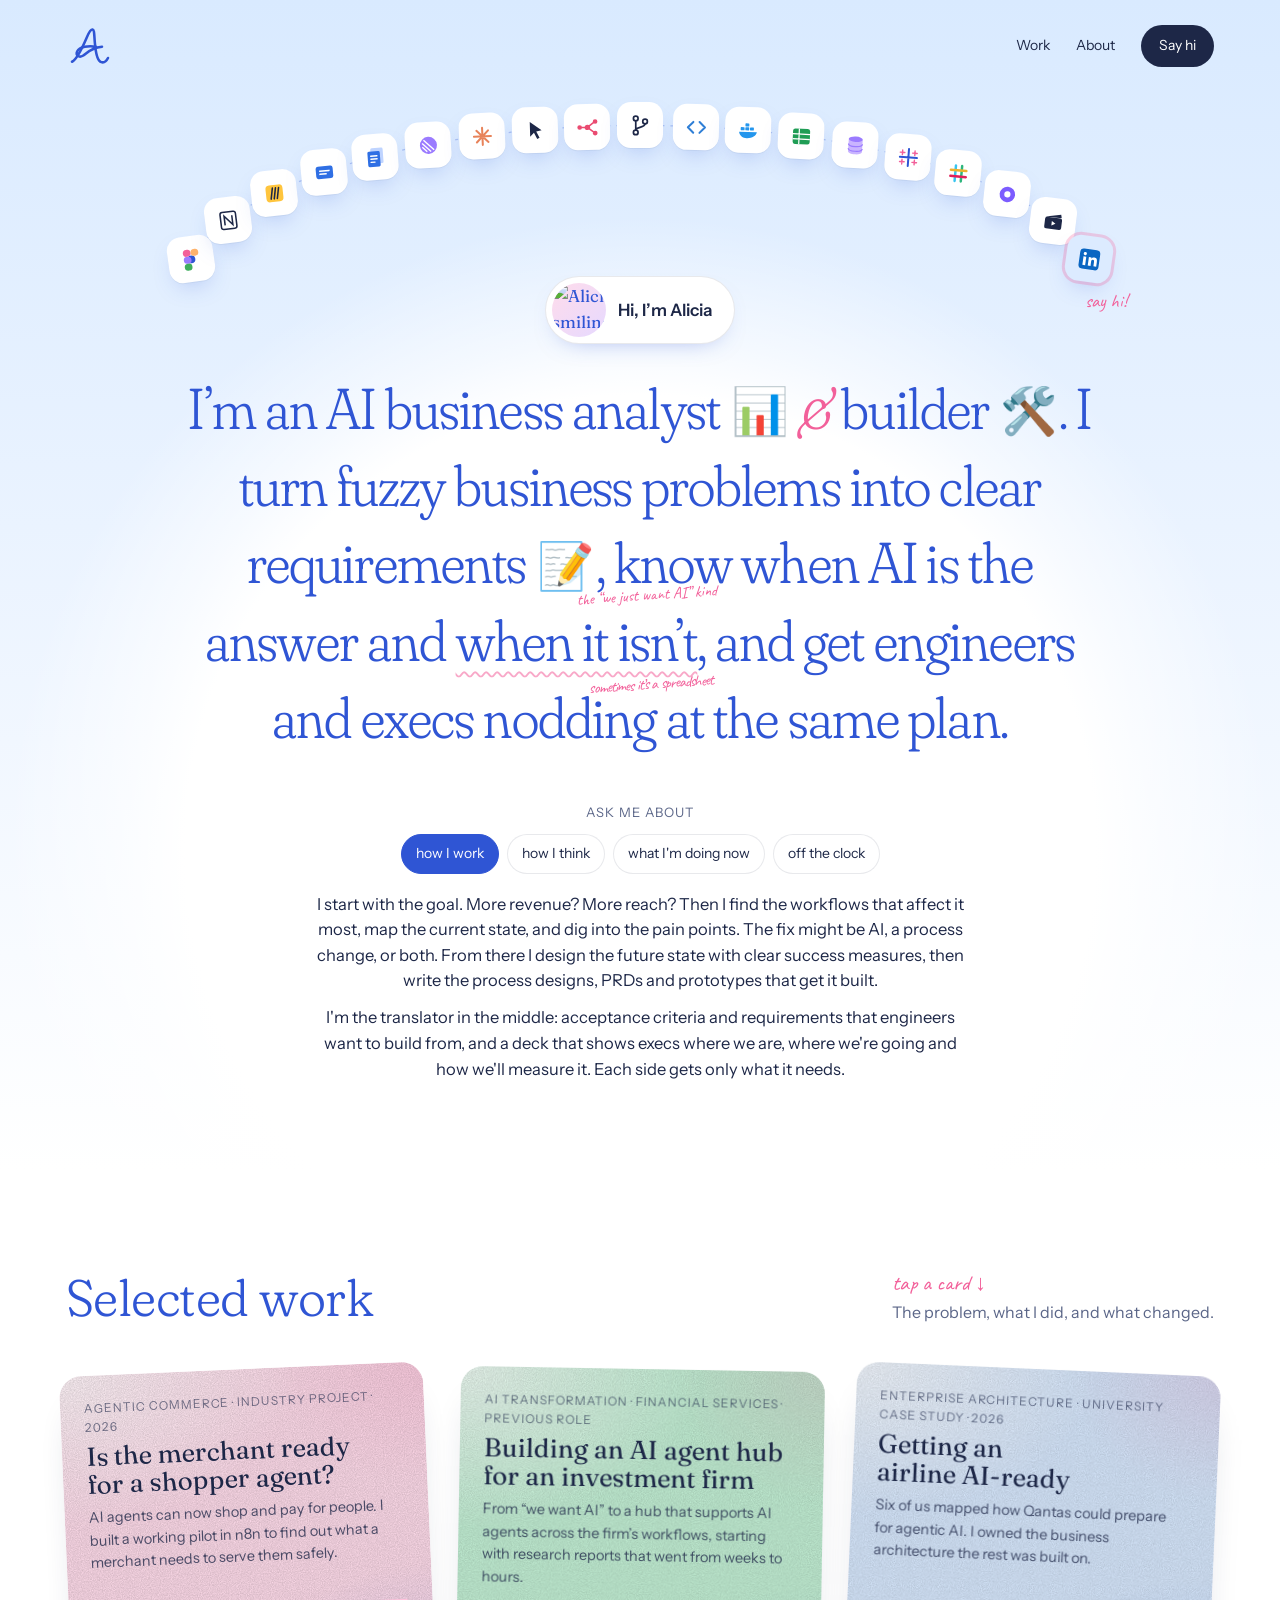
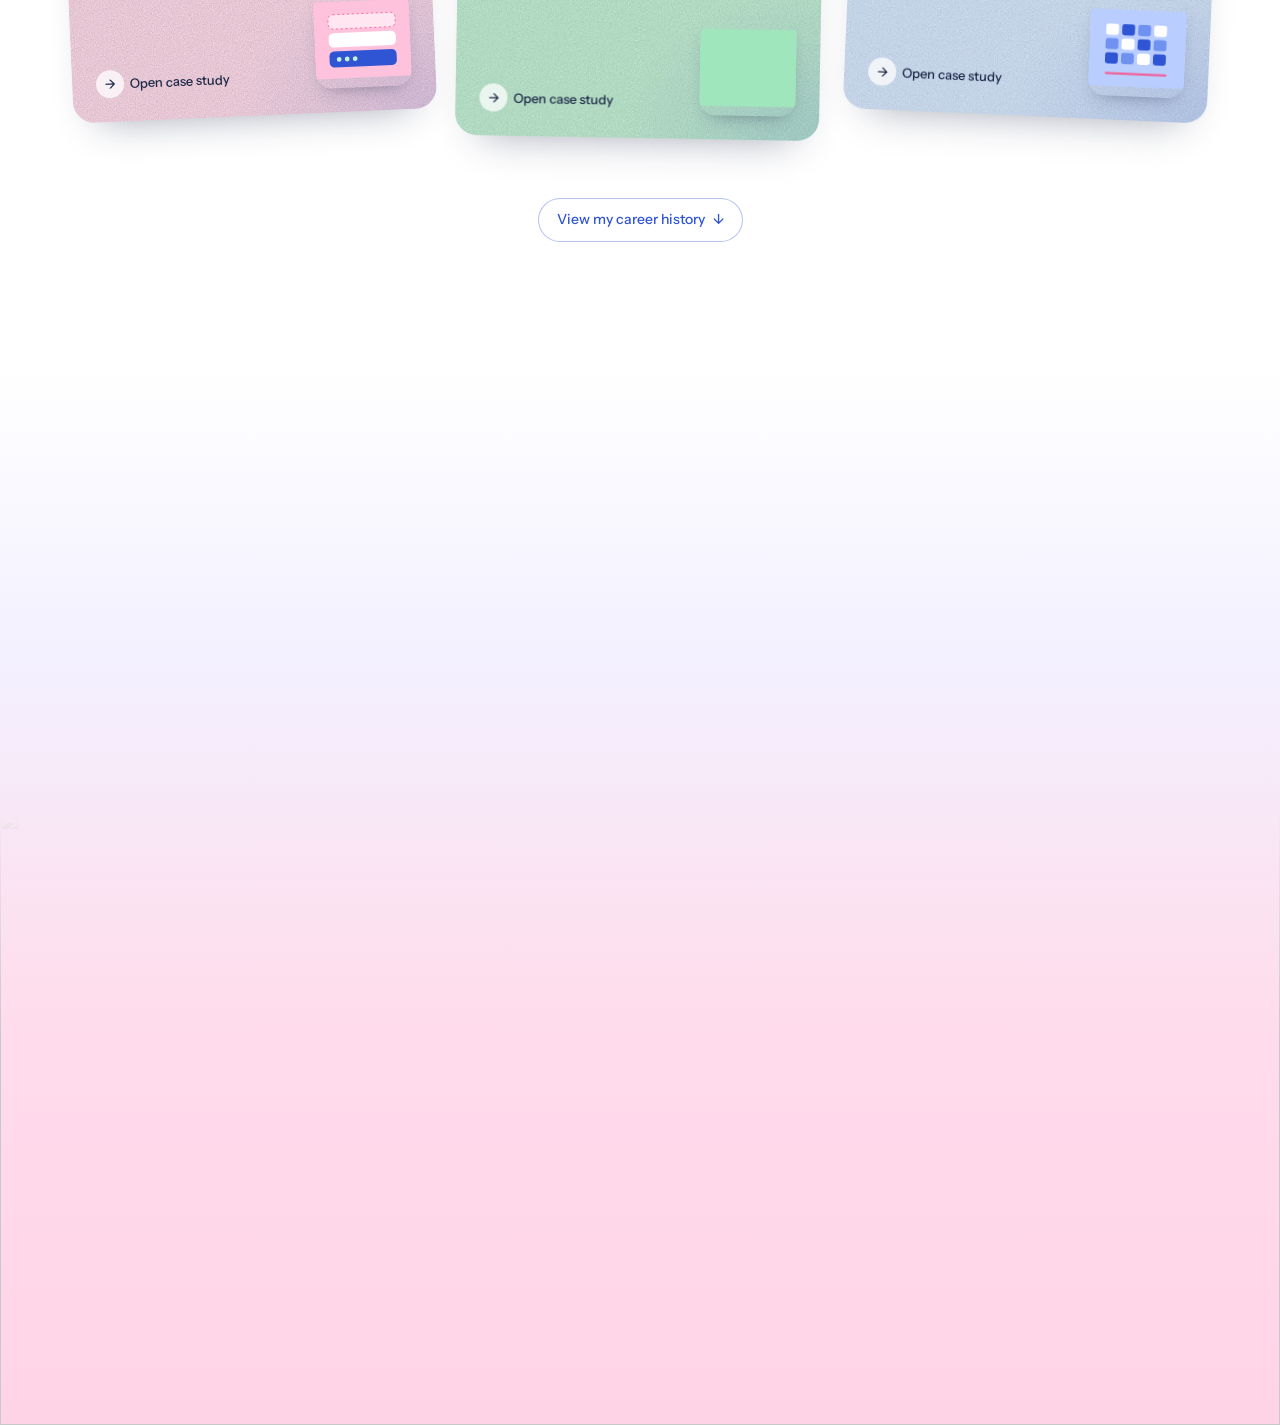
==== index.html @ cfea9048 "feat: initial project setup" ====
<!doctype html>
<html lang="en">
<head>
<meta charset="utf-8">
<meta name="viewport" content="width=device-width, initial-scale=1, viewport-fit=cover">
<title>Alicia — Portfolio</title>
<meta name="description" content="Alicia Wee — AI business analyst & builder. I turn fuzzy business problems into clear requirements and working products.">
<meta property="og:title" content="Alicia Wee — AI business analyst & builder">
<meta property="og:description" content="Case studies in agentic commerce, AI transformation and enterprise architecture.">
<meta property="og:image" content="assets/me.jpg">
<link rel="icon" href="assets/favicon.svg" type="image/svg+xml">
<style>
:root{padding-top:env(safe-area-inset-top,0px);padding-bottom:env(safe-area-inset-bottom,0px)}
body{margin:0;font:14px system-ui,sans-serif}
img{max-width:100%}
[hidden]{display:none!important}
</style>
<meta name="claude:viewport-fit-sides" content="cover">
<link rel="preconnect" href="https://fonts.googleapis.com">
<link rel="stylesheet" href="https://fonts.googleapis.com/css2?family=Fraunces:opsz,wght,SOFT@9..144,300..500,100&family=Instrument+Sans:wght@400;500;600&family=Caveat:wght@500;600&display=swap">
<style>
/* Layout: sky-to-meadow scroll — ombré sky hero under an arc of tools, pastel project cards that flip open into slides, meadow landscape as the closing scene. */
:root{
  --paper:#FFFFFF;
  --sky:#D9EAFF;       /* hero ombré */
  --ink-blue:#2F55D4;  /* headline blue */
  --ink:#1D2747;       /* body text */
  --muted:#5B6688;
  --pink:#F2609A;      /* handwritten notes */
  --lilac:#E6D9FF;
  --butter:#FFF0A8;
  --mint:#C4F1D6;
  --blush:#FFDCEB;
  --leaf:#3FAE5E;
  --line:rgba(29,39,71,.10);
  --f-display:"Fraunces", "Iowan Old Style", Georgia, serif;
  --f-body:"Instrument Sans", system-ui, -apple-system, "Segoe UI", sans-serif;
  --f-hand:"Caveat", "Bradley Hand", "Segoe Print", cursive;
  color-scheme:light;
}
*{box-sizing:border-box}
html{scroll-behavior:smooth}
body{
  background:var(--paper);color:var(--ink);font-family:var(--f-body);font-size:16px;line-height:1.55;
  overflow-x:hidden;overflow-x:clip;
}
body::before{content:"";position:fixed;inset:0 0 auto;height:env(safe-area-inset-top,0px);z-index:60;background:var(--sky)}
.wrap{max-width:1180px;margin:0 auto;padding-left:max(16px,env(safe-area-inset-left,0px));padding-right:max(16px,env(safe-area-inset-right,0px))}
a{color:inherit}
:focus-visible{outline:2px solid var(--ink-blue);outline-offset:3px;border-radius:6px}

/* ---------- NAV ---------- */
.nav{position:relative;z-index:5;display:flex;align-items:center;justify-content:space-between;padding-block:22px}
.wordmark{display:block;width:48px;height:48px;color:var(--ink-blue);transition:transform .4s cubic-bezier(.3,1.6,.5,1)}
.wordmark svg{width:100%;height:100%;display:block}
.wordmark path{stroke-dasharray:1;stroke-dashoffset:1;animation:draw 1.4s .2s cubic-bezier(.6,0,.3,1) forwards}
.wordmark path+path{animation-delay:1s;animation-duration:.9s}
.wordmark:hover{transform:rotate(-8deg) scale(1.08)}
@keyframes draw{to{stroke-dashoffset:0}}
.nav ul{display:flex;gap:26px;list-style:none;margin:0;padding:0;align-items:center;font-size:14px}
.nav ul a{text-decoration:none;color:var(--ink)}
.nav ul a:hover{color:var(--ink-blue)}
.pill{display:inline-flex;align-items:center;gap:8px;background:var(--ink);color:#fff!important;padding:10px 18px;border-radius:999px;font-weight:500;text-decoration:none;border:0;font:inherit;cursor:pointer}
.pill:hover{background:var(--ink-blue)}

/* ---------- HERO ---------- */
.hero{position:relative;background:linear-gradient(180deg,var(--sky) 0%,#EAF3FF 45%,var(--paper) 100%);overflow:hidden;overflow:clip;padding-bottom:72px}
/* hero clouds: top strip of the painting, masked into the sky ombré */
.clouds{position:absolute;inset:0 0 auto;aspect-ratio:2576/463;min-height:240px;max-width:none;pointer-events:none;
  background:url("assets/clouds.jpg") center top/cover no-repeat;
  opacity:.8;
  -webkit-mask-image:linear-gradient(to bottom,#000 0%,rgba(0,0,0,.7) 45%,transparent 100%);mask-image:linear-gradient(to bottom,#000 0%,rgba(0,0,0,.7) 45%,transparent 100%)}
.arc{position:absolute;left:50%;top:150px;width:1400px;height:1400px;transform:translateX(-50%);border-radius:50%;
  background:radial-gradient(circle at 50% 50%,#FFFFFF 0 46%,rgba(255,255,255,.6) 52%,rgba(255,255,255,0) 64%);pointer-events:none}
.tools .track{position:absolute;inset:0;width:100%;height:100%;overflow:visible;pointer-events:none}
.tools .track path{fill:none;stroke:rgba(47,85,212,.28);stroke-width:1.2;stroke-dasharray:3 6}
.hero .wrap{position:relative;z-index:1}
.tools{position:relative;height:180px;max-width:1000px;margin:10px auto 0;--ts:46px}
.tool{position:absolute;width:var(--ts);height:var(--ts);border-radius:calc(var(--ts)*.3);text-decoration:none;background:#fff;display:grid;place-items:center;
  box-shadow:0 10px 24px -10px rgba(47,85,212,.35),0 1px 0 rgba(29,39,71,.05);animation:bob 6s ease-in-out infinite;transform:translate(-50%,-50%) rotate(var(--r,0deg));cursor:default}
.tool svg{width:54%;height:54%}
.tool.li{background:#DCEBFF;cursor:pointer;box-shadow:0 0 0 3px rgba(242,96,154,.28),0 10px 24px -10px rgba(47,85,212,.35);transition:box-shadow .3s}
.tool.li:hover{box-shadow:0 0 0 6px rgba(242,96,154,.35),0 14px 26px -10px rgba(47,85,212,.45)}
.tool.li em{position:absolute;left:55%;top:calc(100% + 2px);font-family:var(--f-hand);font-style:normal;font-size:19px;color:var(--pink);white-space:nowrap;transform:rotate(-8deg)}
.tool span{position:absolute;top:calc(100% + 8px);left:50%;transform:translateX(-50%);font-size:11px;white-space:nowrap;color:var(--muted);opacity:0;transition:opacity .2s}
.tool:hover span,.tool:focus-visible span{opacity:1}
@keyframes bob{0%,100%{translate:0 0}50%{translate:0 -7px}}
.hello{display:flex;width:max-content;max-width:100%;align-items:center;gap:12px;margin:-6px auto 26px;font-size:17px;background:#fff;border:1px solid var(--line);padding:6px 22px 6px 6px;border-radius:999px;color:var(--muted);box-shadow:0 10px 24px -16px rgba(47,85,212,.5)}
.hello b{color:var(--ink);font-weight:600}
.avatar{width:54px;height:54px;border-radius:50%;flex:none;display:grid;place-items:center;overflow:hidden;background:linear-gradient(135deg,var(--blush),var(--lilac));color:var(--ink-blue);font-family:var(--f-display);font-size:17px}
.avatar img{width:100%;height:100%;object-fit:cover}

.headline{position:relative;font-family:var(--f-display);font-variation-settings:"SOFT" 100,"opsz" 144;font-weight:300;color:var(--ink-blue);
  font-size:clamp(30px,4.5vw,60px);line-height:1.34;letter-spacing:-.015em;text-align:center;max-width:1040px;margin:0 auto;text-wrap:balance}
.stk{position:relative;display:inline-block;width:1.05em;height:.82em;vertical-align:-.06em;margin:0 .04em;border-radius:.2em;cursor:pointer;transition:transform .35s cubic-bezier(.3,1.6,.5,1)}
.stk svg{width:100%;height:100%;display:block;border-radius:inherit}
.stk:hover,.stk:focus-visible{transform:rotate(-8deg) scale(1.18)}
.stk .note{position:absolute;left:70%;top:96%;width:max-content;max-width:150px;font-family:var(--f-hand);font-size:clamp(14px,1.25vw,17px);line-height:1.05;color:var(--pink);
  letter-spacing:0;text-align:left;transform:rotate(-4deg);pointer-events:none;transition:transform .3s}
.emo{width:auto;height:auto;font-size:.8em;line-height:1;vertical-align:.04em;font-family:"Apple Color Emoji","Segoe UI Emoji","Noto Color Emoji",sans-serif}
.nw{white-space:nowrap}
.amp{font-style:italic;font-weight:300;font-variation-settings:"SOFT" 100,"opsz" 144;color:var(--pink)}
.ann{position:relative;text-decoration:underline wavy rgba(242,96,154,.55);text-decoration-thickness:1.5px;text-underline-offset:.18em;cursor:default}
.ann .note{position:absolute;left:55%;top:100%;width:max-content;max-width:170px;font-family:var(--f-hand);font-size:clamp(14px,1.25vw,17px);line-height:1.05;color:var(--pink);text-align:left;transform:rotate(-4deg);pointer-events:none}
.stk:hover .note{transform:rotate(-1deg) translateY(3px)}

/* interactive blurb */
.blurb{max-width:660px;margin:46px auto 0;text-align:center}
.blurb .ask{font-size:13px;letter-spacing:.08em;text-transform:uppercase;color:var(--muted)}
.chips{display:flex;flex-wrap:wrap;gap:8px;justify-content:center;margin:12px 0 18px}
.chip{font:inherit;font-size:14px;border:1px solid var(--line);background:rgba(255,255,255,.8);color:var(--ink);padding:8px 14px;border-radius:999px;cursor:pointer;transition:all .2s}
.chip:hover{border-color:var(--ink-blue)}
.chip[aria-pressed="true"]{background:var(--ink-blue);color:#fff;border-color:var(--ink-blue)}
.answer{min-height:12.5em;font-size:16.5px;color:var(--ink);transition:opacity .25s;text-wrap:pretty}
.answer p{margin:0 0 .7em}
.answer.fade{opacity:0}

/* ---------- WORK ---------- */
.work{padding-block:96px 120px}
.sec-head{display:flex;justify-content:space-between;align-items:end;gap:24px;flex-wrap:wrap;margin-bottom:44px}
.sec-head h2{font-family:var(--f-display);font-weight:300;font-variation-settings:"SOFT" 100;color:var(--ink-blue);font-size:clamp(32px,4vw,52px);line-height:1.05;margin:0;letter-spacing:-.01em}
.sec-head p{margin:0;color:var(--muted);max-width:34ch}
.hand{font-family:var(--f-hand);color:var(--pink);font-size:22px}
.cards{display:grid;grid-template-columns:repeat(3,1fr);gap:28px;align-items:start}
.card{all:unset;box-sizing:border-box;cursor:pointer;display:flex;flex-direction:column;justify-content:space-between;gap:28px;min-height:300px;padding:24px;border-radius:22px;
  background:var(--c);box-shadow:0 22px 40px -26px rgba(29,39,71,.45);transform:rotate(var(--r));transition:transform .35s cubic-bezier(.3,1.5,.5,1),box-shadow .3s}
.card:hover,.card:focus-visible{transform:rotate(0deg) translateY(-8px);box-shadow:0 30px 50px -26px rgba(29,39,71,.5)}
.card:focus-visible{outline:2px solid var(--ink-blue);outline-offset:4px}
.card{position:relative;overflow:hidden;isolation:isolate;
  background:
    radial-gradient(120% 80% at 0% 0%,rgba(255,255,255,.7),transparent 55%),
    radial-gradient(90% 70% at 100% 100%,rgba(47,85,212,.14),transparent 60%),
    radial-gradient(70% 60% at 100% 0%,rgba(242,96,154,.12),transparent 60%),
    var(--c)}
.card::after{content:"";position:absolute;inset:0;z-index:-1;pointer-events:none;opacity:.35;mix-blend-mode:multiply;
  background-image:url("data:image/svg+xml;utf8,<svg xmlns='http://www.w3.org/2000/svg' width='180' height='180'><filter id='n'><feTurbulence type='fractalNoise' baseFrequency='.9' numOctaves='3' stitchTiles='stitch'/><feColorMatrix values='0 0 0 0 0  0 0 0 0 0  0 0 0 0 0  0 0 0 .55 0'/></filter><rect width='100%' height='100%' filter='url(%23n)'/></svg>")}
.card.soon::after{display:none}
.card .k{font-size:12px;letter-spacing:.08em;text-transform:uppercase;color:rgba(29,39,71,.6)}
.card h3{font-family:var(--f-display);font-weight:400;font-size:26px;text-wrap:balance;line-height:1.08;margin:6px 0 8px;color:var(--ink)}
.card p{margin:0;font-size:14.5px;color:rgba(29,39,71,.78);max-width:30ch}
.card .bot{display:flex;justify-content:space-between;align-items:end;gap:12px}
.card .art{width:96px;height:96px;border-radius:16px;overflow:hidden;flex:none;box-shadow:0 8px 18px -10px rgba(29,39,71,.5)}
.card .art svg{width:100%;height:100%;display:block}
.card .open{font-size:13px;font-weight:500;display:inline-flex;align-items:center;gap:6px}
.card .open i{display:inline-grid;place-items:center;width:28px;height:28px;border-radius:50%;background:rgba(255,255,255,.75);font-style:normal;transition:transform .3s}
.card:hover .open i{transform:rotate(-45deg)}

/* ---------- FLIP / SLIDE ---------- */
.scrim{position:fixed;inset:0;background:rgba(29,39,71,.28);backdrop-filter:blur(6px);-webkit-backdrop-filter:blur(6px);z-index:70;opacity:0;transition:opacity .5s}
.scrim.on{opacity:1}
.ghost{all:unset;cursor:pointer;display:inline-flex;align-items:center;gap:8px;margin-top:4px;padding:10px 18px;border-radius:999px;border:1px solid rgba(47,85,212,.35);color:var(--ink-blue);font-size:14px;font-weight:500;background:rgba(255,255,255,.7);transition:background .2s,color .2s}
.ghost:hover{background:var(--ink-blue);color:#fff}
.ghost:focus-visible{outline:2px solid var(--ink-blue);outline-offset:3px}
.career-cta{display:flex;justify-content:center;margin-top:56px}
.career{position:relative;z-index:1;display:grid;grid-template-rows:0fr;transition:grid-template-rows 1.1s cubic-bezier(.6,0,.2,1)}
.career-band{position:relative;isolation:isolate;margin-top:40px;
  background:
    radial-gradient(45% 90% at 0% 50%,rgba(170,196,255,.55),transparent 75%),
    radial-gradient(45% 90% at 100% 50%,rgba(170,196,255,.55),transparent 75%),
    radial-gradient(60% 40% at 50% 100%,rgba(255,220,235,.45),transparent 80%),
    #F6F9FF;
  -webkit-mask-image:linear-gradient(to bottom,transparent 0,#000 70px,#000 calc(100% - 70px),transparent 100%);mask-image:linear-gradient(to bottom,transparent 0,#000 70px,#000 calc(100% - 70px),transparent 100%)}
.career-band::after{content:"";position:absolute;inset:0;z-index:-1;pointer-events:none;opacity:.2;mix-blend-mode:multiply;
  background-image:url("data:image/svg+xml;utf8,<svg xmlns='http://www.w3.org/2000/svg' width='180' height='180'><filter id='n'><feTurbulence type='fractalNoise' baseFrequency='.9' numOctaves='3' stitchTiles='stitch'/><feColorMatrix values='0 0 0 0 0  0 0 0 0 0  0 0 0 0 0  0 0 0 .55 0'/></filter><rect width='100%' height='100%' filter='url(%23n)'/></svg>")}
.career.on{grid-template-rows:1fr}
.career-clip{overflow:hidden;min-height:0}
.career-in{max-width:760px;margin:0 auto;padding-block:110px 120px;padding-left:max(16px,env(safe-area-inset-left,0px));padding-right:max(16px,env(safe-area-inset-right,0px))}
.career-in h2{opacity:0;transition:opacity .9s .4s;margin:0 0 36px;font-family:var(--f-display);font-weight:300;font-variation-settings:"SOFT" 100,"opsz" 144;color:var(--ink-blue);font-size:clamp(30px,4vw,44px);line-height:1;text-align:center}
.ghost .arr{display:inline-block;transition:transform .3s}
.ghost[aria-expanded="true"] .arr{transform:rotate(180deg)}
.tl{list-style:none;margin:0;padding:0;position:relative;display:grid;gap:40px}
.tl::before{content:"";position:absolute;left:35px;top:36px;bottom:36px;width:4px;border-radius:4px;background:var(--ink-blue);transform-origin:top;transform:scaleY(0);transition:transform 2s .6s cubic-bezier(.5,0,.3,1)}
.career.on .tl::before{transform:scaleY(1)}
.career.on .career-in h2{opacity:1}
.tl li{position:relative;display:grid;grid-template-columns:76px 1fr;gap:22px;align-items:start;opacity:0;transform:translateY(18px);transition:opacity .9s ease,transform 1s cubic-bezier(.2,.8,.3,1);transition-delay:calc(.7s + var(--i)*.55s)}
.career.on .tl li{opacity:1;transform:none}
.tl-ic{width:76px;height:76px;border-radius:50%;background:var(--ink-blue);display:grid;place-items:center;box-shadow:0 0 0 6px #F6F9FF,0 0 0 7px rgba(47,85,212,.18)}
.tl-ic svg{width:44px;height:44px}
.tl h3{margin:4px 0 2px;font-size:20px;font-weight:600;color:var(--ink)}
.tl-m{margin:0 0 8px;font-size:13.5px;color:var(--muted)}
.tl li p:last-child{margin:0;font-size:15.5px;line-height:1.55;max-width:52ch}
@media (max-width:520px){.tl li{grid-template-columns:52px 1fr;gap:14px}.tl-ic{width:52px;height:52px}.tl-ic svg{width:26px;height:26px}.tl::before{left:24px}}
.flip{position:fixed;z-index:80;perspective:2400px;transition:top .75s cubic-bezier(.7,0,.2,1),left .75s cubic-bezier(.7,0,.2,1),width .75s cubic-bezier(.7,0,.2,1),height .75s cubic-bezier(.7,0,.2,1)}
.flip-inner{position:relative;width:100%;height:100%;transform-style:preserve-3d;transition:transform .75s cubic-bezier(.7,0,.2,1)}
.flip.open .flip-inner{transform:rotateY(180deg)}
.face{position:absolute;inset:0;border-radius:22px;backface-visibility:hidden;-webkit-backface-visibility:hidden;overflow:hidden}
.face.front{background:var(--c)}
.face.front .card{transform:none;box-shadow:none;width:100%;height:100%;pointer-events:none}
.face.back{transform:rotateY(180deg);background:var(--paper);display:flex;flex-direction:column}
.slide-bar{display:flex;align-items:center;justify-content:space-between;gap:12px;padding:14px 18px;border-bottom:1px solid var(--line);background:var(--c)}
.slide-bar .k{font-size:12px;letter-spacing:.08em;text-transform:uppercase;color:rgba(29,39,71,.7)}
.slide-bar .ctl{display:flex;gap:8px}
.icon-btn{all:unset;cursor:pointer;width:36px;height:36px;border-radius:50%;background:#fff;display:grid;place-items:center;font-size:16px;color:var(--ink);box-shadow:0 2px 8px -4px rgba(29,39,71,.4)}
.icon-btn:hover{background:var(--ink);color:#fff}
.icon-btn:focus-visible{outline:2px solid var(--ink-blue);outline-offset:2px}
.slide{overflow:auto;flex:1;min-height:0}
.slide-in{display:grid;grid-template-columns:1.05fr 1fr;gap:clamp(24px,4vw,56px);padding:clamp(22px,4vw,52px);max-width:1200px;margin:0 auto}
.slide h2{font-family:var(--f-display);font-weight:300;font-variation-settings:"SOFT" 100,"opsz" 144;color:var(--ink-blue);font-size:clamp(32px,4vw,54px);line-height:1.05;text-wrap:balance;margin:0 0 14px;letter-spacing:-.015em}
.slide .lede{font-size:18px;color:var(--ink);max-width:48ch;margin:0 0 26px}
.meta{display:grid;grid-template-columns:repeat(4,auto);justify-content:start;gap:10px 28px;font-size:14px;margin:0 0 30px}
.meta dt{font-size:11px;letter-spacing:.09em;text-transform:uppercase;color:var(--muted)}
.meta dd{margin:2px 0 0}
.slide h4{font-size:12px;letter-spacing:.09em;text-transform:uppercase;color:var(--muted);margin:0 0 10px;font-weight:600}
.steps{list-style:none;margin:0 0 30px;padding:0;display:grid;gap:14px;counter-reset:s}
.steps li{display:grid;grid-template-columns:30px 1fr;gap:12px;align-items:start}
.steps li::before{counter-increment:s;content:counter(s);width:28px;height:28px;border-radius:50%;background:var(--c);display:grid;place-items:center;font-size:13px;font-weight:600}
.steps b{display:block;font-weight:600}
.steps span{color:var(--muted);font-size:15px}
.visual{border-radius:20px;background:var(--c);aspect-ratio:5/4;max-width:100%;overflow:hidden;position:relative}
.visual svg{width:100%;height:100%;display:block}
.stats{display:grid;grid-template-columns:repeat(3,1fr);gap:12px;margin-top:16px}
.stat{border:1px solid var(--line);border-radius:16px;padding:14px}
.stat b{display:block;font-family:var(--f-display);font-weight:400;font-size:clamp(20px,2vw,28px);white-space:nowrap;line-height:1;color:var(--ink-blue);font-variant-numeric:tabular-nums}
.stat span{font-size:13px;color:var(--muted)}
.quote{margin:18px 0 0;font-family:var(--f-hand);color:var(--pink);font-size:25px;line-height:1.15;text-wrap:balance}
.quote .by{display:block;font-family:var(--f-body);font-size:13px;color:var(--muted);margin-top:6px}
.beats{display:grid;gap:22px;max-width:58ch}
.beat h4{margin-bottom:6px}
.beat p{margin:0;font-size:15.5px;line-height:1.6}
.side{position:sticky;top:8px;align-self:start;min-width:0}
.caveat{margin:16px 0 0;font-size:13.5px;color:var(--muted);background:#F5F8FF;border-radius:14px;padding:12px 14px}
.caveat b{color:var(--ink);font-weight:600}
.visual text{font-family:var(--f-body);fill:var(--ink)}
.card.soon{cursor:default;background:transparent;border:1.5px dashed rgba(47,85,212,.3);box-shadow:none;transform:none}
.card.soon:hover{transform:none;box-shadow:none}
.card.soon h3{color:var(--muted)}

/* ---------- CONTACT + LANDSCAPE ---------- */
.end{position:relative;background:linear-gradient(180deg,var(--paper) 0%,#F3F0FF 28%,var(--blush) 62%,#FFD3E6 100%);overflow:hidden;overflow:clip}
.contact{position:relative;z-index:2;text-align:center;padding-block:40px 0}
.contact h2{font-family:var(--f-display);font-weight:300;font-variation-settings:"SOFT" 100,"opsz" 144;color:var(--ink-blue);font-size:clamp(36px,5.4vw,70px);line-height:1.06;margin:0 auto 18px;max-width:16ch;letter-spacing:-.015em;text-wrap:balance}
.contact p{max-width:46ch;margin:0 auto 24px;color:var(--ink);font-size:17px}
.mail{display:inline-flex;align-items:center;gap:6px;background:#fff;border:1px solid var(--line);border-radius:999px;padding:6px 6px 6px 18px;box-shadow:0 14px 30px -18px rgba(47,85,212,.5)}
.mail code{font-family:var(--f-body);font-size:15px;user-select:all}
.prompts{display:flex;flex-wrap:wrap;gap:8px;justify-content:center;margin:22px auto 0;max-width:620px}
.prompts .chip{background:rgba(255,255,255,.7)}
.toast{font-size:13px;color:var(--leaf);height:20px;margin-top:10px}
/* landscape: painting fades in from the pink sky; a blush wash keeps the ending rosy */
.land{position:relative;display:block;width:100%;height:clamp(380px,48vw,720px);margin-top:-90px}
.land img{position:absolute;inset:0;width:100%;height:100%;object-fit:cover;object-position:center 42%;
  -webkit-mask-image:linear-gradient(to bottom,transparent 0%,#000 38%);mask-image:linear-gradient(to bottom,transparent 0%,#000 38%);
  filter:saturate(1.08) brightness(1.04)}
.land::before{content:"";position:absolute;inset:0;z-index:1;pointer-events:none;mix-blend-mode:soft-light;
  background:linear-gradient(180deg,#FF9CC4 0%,#FFC2DC 45%,rgba(255,194,220,0) 80%);
  -webkit-mask-image:linear-gradient(to bottom,transparent 0%,#000 38%);mask-image:linear-gradient(to bottom,transparent 0%,#000 38%)}
.land::after{content:"";position:absolute;inset:0;z-index:1;pointer-events:none;
  background:linear-gradient(180deg,rgba(255,220,235,0) 0%,rgba(255,211,230,.5) 34%,rgba(255,220,235,0) 55%,rgba(29,39,71,0) 75%,rgba(29,39,71,.45) 100%)}
.foot{position:absolute;left:0;right:0;bottom:0;z-index:3;display:flex;justify-content:space-between;gap:12px;flex-wrap:wrap;padding-block:16px calc(16px + env(safe-area-inset-bottom,0px));color:rgba(255,255,255,.92);font-size:13px}

@media (max-width:900px){
  .side{position:static}
  .cards{grid-template-columns:1fr;max-width:520px;margin:0 auto}
  .slide-in{grid-template-columns:1fr}
}
@media (max-width:640px){
  .nav ul li:not(:last-child){display:none}
  .stk .note,.ann .note{display:none}
  .tools{height:130px;--ts:26px}
  .tool.li em{font-size:16px;left:auto;right:55%}
  .meta{grid-template-columns:1fr 1fr}
  .side{position:static}
  .stats{grid-template-columns:1fr 1fr 1fr}
  .stat b{font-size:24px}
}
@media (prefers-reduced-motion:reduce){
  .wordmark path{stroke-dashoffset:0}
  *{animation:none!important;scroll-behavior:auto!important}
  .flip,.flip-inner,.card,.stk,.career,.career-in h2,.tl li,.tl::before{transition-duration:.01ms!important;transition-delay:0s!important}
}
</style>

</head>
<body>
<!-- ================= HERO ================= -->
<header class="hero" id="top">
  <div class="clouds" aria-hidden="true"></div>
  <div class="arc" aria-hidden="true"></div>
  <div class="wrap">
    <nav class="nav">
      <a class="wordmark" href="#top" aria-label="Alicia, back to top"><svg viewBox="0 0 64 64" fill="none" stroke="currentColor" stroke-width="3.4" stroke-linecap="round" stroke-linejoin="round" aria-hidden="true"><path pathLength="1" d="M8 53 C 15 50, 22 34, 28 20 C 30.5 14, 33 9.5, 35.5 10 C 38 10.5, 37.5 18, 38.5 28 C 39.5 40, 42 52, 47 53.5 C 50.5 54.5, 54 52, 56 48"/><path pathLength="1" d="M40 33 C 30 31, 18 33, 15 39 C 12.5 44, 17 48, 22.5 45 C 28 42, 31 35, 48 33"/></svg></a>
      <ul>
        <li><a href="#work">Work</a></li>
        <li><a href="#about">About</a></li>
        <li><a class="pill" href="#contact">Say hi</a></li>
      </ul>
    </nav>

    <div class="tools" id="tools" aria-label="Tools I use"></div>
    <span class="hello"><span class="avatar"><img src="assets/me.jpg" alt="Alicia smiling, arms crossed"></span><span><b>Hi, I’m Alicia</b></span></span>

    <h1 class="headline">
      I’m an AI business analyst <span class="stk emo" tabindex="0" role="img" aria-label="chart">📊</span>
      <span class="amp">&amp;</span> <span class="nw">builder <span class="stk emo" tabindex="0" role="img" aria-label="tools">🛠️</span>.</span>
      I turn fuzzy business problems
      into clear <span class="nw">requirements <span class="stk emo" tabindex="0" role="img" aria-label="notes">📝<span class="note">the “we just want AI” kind</span></span>,</span>
      know when AI is the answer and <span class="ann" tabindex="0">when it isn’t<span class="note">sometimes it’s a spreadsheet</span></span>, and get engineers and execs nodding
      at the same plan.
    </h1>

    <div class="blurb" id="about">
      <div class="ask">Ask me about</div>
      <div class="chips" role="group" aria-label="Topics">
        <button class="chip" id="chip-how" aria-pressed="true" data-k="how">how I work</button>
        <button class="chip" id="chip-think" aria-pressed="false" data-k="think">how I think</button>
        <button class="chip" id="chip-now" aria-pressed="false" data-k="now">what I'm doing now</button>
        <button class="chip" id="chip-off" aria-pressed="false" data-k="off">off the clock</button>
      </div>
      <div class="answer" id="answer" aria-live="polite"></div>
    </div>
  </div>
</header>

<!-- ================= WORK ================= -->
<section class="work" id="work">
  <div class="wrap">
    <div class="sec-head">
      <h2>Selected work</h2>
      <p><span class="hand">tap a card ↓</span><br>The problem, what I did, and what changed.</p>
    </div>
    <div class="cards" id="cards"></div>
    <div class="career-cta"><button class="ghost" id="open-career" type="button" aria-expanded="false" aria-controls="career">View my career history <span class="arr" aria-hidden="true">↓</span></button></div>
  </div>
  <section class="career" id="career" aria-label="Career history"><div class="career-clip"><div class="career-band"><div class="career-in">
    <h2>Career history</h2>
    <ol class="tl">
      <li style="--i:0"><span class="tl-ic" aria-hidden="true"><svg viewBox="0 0 32 32"><path d="M16 13.2C17.6 9.2 21.4 5.8 25.6 6.2C23 9.2 19.6 11.8 16 13.2Z" fill="#fff" transform="rotate(0 16 16)"/><path d="M16 13.2C17.6 9.2 21.4 5.8 25.6 6.2C23 9.2 19.6 11.8 16 13.2Z" fill="#fff" transform="rotate(30 16 16)"/><path d="M16 13.2C17.6 9.2 21.4 5.8 25.6 6.2C23 9.2 19.6 11.8 16 13.2Z" fill="#fff" transform="rotate(60 16 16)"/><path d="M16 13.2C17.6 9.2 21.4 5.8 25.6 6.2C23 9.2 19.6 11.8 16 13.2Z" fill="#fff" transform="rotate(90 16 16)"/><path d="M16 13.2C17.6 9.2 21.4 5.8 25.6 6.2C23 9.2 19.6 11.8 16 13.2Z" fill="#fff" transform="rotate(120 16 16)"/><path d="M16 13.2C17.6 9.2 21.4 5.8 25.6 6.2C23 9.2 19.6 11.8 16 13.2Z" fill="#fff" transform="rotate(150 16 16)"/><path d="M16 13.2C17.6 9.2 21.4 5.8 25.6 6.2C23 9.2 19.6 11.8 16 13.2Z" fill="#fff" transform="rotate(180 16 16)"/><path d="M16 13.2C17.6 9.2 21.4 5.8 25.6 6.2C23 9.2 19.6 11.8 16 13.2Z" fill="#fff" transform="rotate(210 16 16)"/><path d="M16 13.2C17.6 9.2 21.4 5.8 25.6 6.2C23 9.2 19.6 11.8 16 13.2Z" fill="#fff" transform="rotate(240 16 16)"/><path d="M16 13.2C17.6 9.2 21.4 5.8 25.6 6.2C23 9.2 19.6 11.8 16 13.2Z" fill="#fff" transform="rotate(270 16 16)"/><path d="M16 13.2C17.6 9.2 21.4 5.8 25.6 6.2C23 9.2 19.6 11.8 16 13.2Z" fill="#fff" transform="rotate(300 16 16)"/><path d="M16 13.2C17.6 9.2 21.4 5.8 25.6 6.2C23 9.2 19.6 11.8 16 13.2Z" fill="#fff" transform="rotate(330 16 16)"/></svg></span>
        <div><h3>AI Product Specialist</h3><p class="tl-m">WPH Digital · Work Exposure Programme · May – Jul 2026</p><p>Scoped requirements and built proofs of concept for generative and agentic AI solutions, translating between business and technical teams.</p></div></li>
      <li style="--i:1"><span class="tl-ic" aria-hidden="true"><svg viewBox="0 0 32 32"><circle cx="10.6" cy="10.6" r="5.4" fill="#FFF3D6"/><circle cx="21.4" cy="10.6" r="5.4" fill="#C9D6FF"/><circle cx="10.6" cy="21.4" r="5.4" fill="#fff"/><circle cx="21.4" cy="21.4" r="5.4" fill="#A9BCF5"/></svg></span>
        <div><h3>Product Owner Intern</h3><p class="tl-m">What’s On! Campus · Jun – Dec 2025</p><p>Turned usability gaps in government and education products into user stories, acceptance criteria and a prioritised backlog.</p></div></li>
      <li style="--i:2"><span class="tl-ic" aria-hidden="true"><svg viewBox="0 0 32 32"><g fill="none" stroke-linecap="round" stroke-width="2.6"><path d="M6 23a10 10 0 0 1 20 0" stroke="#fff"/><path d="M10 23a6 6 0 0 1 12 0" stroke="#FFC2DC"/><path d="M14 23a2 2 0 0 1 4 0" stroke="#FFF3D6"/></g><path d="M5 25h22" stroke="#fff" stroke-width="2" stroke-linecap="round"/></svg></span>
        <div><h3>Product &amp; Operations Associate</h3><p class="tl-m">Neutopia.co · Aug 2024 – Dec 2025</p><p>Ran UAT across 300+ test cases and redesigned onboarding, contributing to a 30% lift in client retention.</p></div></li>
    </ol>
  </div></div></div></section>
</section>

<!-- ================= CONTACT + LANDSCAPE ================= -->
<section class="end" id="contact">
  <div class="wrap contact">
    <span class="hand">psst</span>
    <h2>Have a half-formed idea? Those are my favorite.</h2>
    <p>Bring the messy version. I'll come back with a sharper question, a rough prototype, and a plan you can show your team.</p>
    <div class="mail">
      <code id="email">hello@alicia.design</code>
      <button class="pill" id="copy" type="button">Copy email</button>
    </div>
    <div class="toast" id="toast" aria-live="polite"></div>
    <div class="prompts" aria-label="Conversation starters">
      <button class="chip" type="button" data-p="Hi Alicia, I have a product idea that needs a prototype.">I need a prototype</button>
      <button class="chip" type="button" data-p="Hi Alicia, we're scoping a new feature and want a PRD.">We need a spec</button>
      <button class="chip" type="button" data-p="Hi Alicia, want to grab a coffee and talk shop?">Coffee chat?</button>
    </div>
  </div>
  <div class="land" aria-hidden="true"><img src="assets/land.jpg" alt=""></div>
  <div class="foot wrap"><span>© 2026 Alicia</span><span>designed &amp; built with care (and muffins)</span></div>
</section>

<!-- flip overlay -->
<div class="scrim" id="scrim" hidden></div>
<div class="flip" id="flip" hidden role="dialog" aria-modal="true" aria-label="Project details">
  <div class="flip-inner">
    <div class="face front" id="front"></div>
    <div class="face back">
      <div class="slide-bar">
        <span class="k" id="slide-k"></span>
        <div class="ctl">
          <button class="icon-btn" id="prev" aria-label="Previous project">←</button>
          <button class="icon-btn" id="next" aria-label="Next project">→</button>
          <button class="icon-btn" id="close" aria-label="Close">✕</button>
        </div>
      </div>
      <div class="slide" id="slide"></div>
    </div>
  </div>
</div>

<script>
/* ---------- tools arc ---------- */
const LINKEDIN="https://www.linkedin.com/in/aliciawze/";
const G={
 Figma:'<circle cx="16" cy="16" r="5" fill="#2F55D4"/><rect x="6" y="3" width="10" height="9" rx="4.5" fill="#F2609A"/><rect x="16" y="3" width="10" height="9" rx="4.5" fill="#FFB36B"/><rect x="6" y="12" width="10" height="9" rx="4.5" fill="#9B7BFF"/><rect x="6" y="21" width="10" height="9" rx="4.5" fill="#3FAE5E"/>',
 Notion:'<rect x="6" y="5" width="20" height="22" rx="3" fill="none" stroke="#1D2747" stroke-width="2"/><path d="M11 22V10l10 12V10" fill="none" stroke="#1D2747" stroke-width="2"/>',
 Claude:'<g stroke="#E8835A" stroke-width="2.6" stroke-linecap="round"><path d="M16 5v22M5 16h22M8.5 8.5l15 15M23.5 8.5l-15 15"/></g>',
 ChatGPT:'<path d="M6 7h20v14H14l-6 5v-5H6z" fill="#10A37F"/><path d="M16 10v8M12 14h8" stroke="#fff" stroke-width="2" stroke-linecap="round"/>',
 Linear:'<circle cx="16" cy="16" r="11" fill="#9B7BFF"/><path d="M8 18l6 6M8 13l11 11M10 9l13 13" stroke="#fff" stroke-width="1.8"/>',
 Miro:'<rect x="5" y="5" width="22" height="22" rx="5" fill="#FFC53D"/><path d="M11 23l3-14M15 23l3-14M19 23l3-14" stroke="#1D2747" stroke-width="2" stroke-linecap="round"/>',
 n8n:'<path d="M8 16h8M16 16l9-7M16 16l9 7" stroke="#EA4B71" stroke-width="2"/><circle cx="6" cy="16" r="3" fill="#EA4B71"/><circle cx="16" cy="16" r="3.5" fill="#EA4B71"/><circle cx="26" cy="8.5" r="3" fill="#EA4B71"/><circle cx="26" cy="23.5" r="3" fill="#EA4B71"/>',
 GitHub:'<g stroke="#1D2747" stroke-width="2.2" fill="none" stroke-linecap="round"><circle cx="10" cy="7" r="3"/><circle cx="10" cy="25" r="3"/><circle cx="22" cy="11" r="3"/><path d="M10 10v12M22 14c0 5-12 4-12 8"/></g>',
 "VS Code":'<path d="M12 9l-7 7 7 7M20 9l7 7-7 7" stroke="#2F7FD6" stroke-width="2.6" fill="none" stroke-linecap="round" stroke-linejoin="round"/>',
 Jira:'<rect x="5" y="8" width="22" height="16" rx="3" fill="#2F6FE4"/><path d="M10 14h12M10 18h8" stroke="#fff" stroke-width="2" stroke-linecap="round"/>',
 Confluence:'<rect x="10" y="4" width="16" height="20" rx="2" fill="#BFD4FF"/><rect x="6" y="8" width="16" height="20" rx="2" fill="#2F6FE4"/><path d="M10 14h8M10 18h8M10 22h5" stroke="#fff" stroke-width="1.8" stroke-linecap="round"/>',
 SQL:'<path d="M7 8v16c0 2 4 3.5 9 3.5s9-1.5 9-3.5V8" fill="#C9B4FF"/><ellipse cx="16" cy="8" rx="9" ry="3.5" fill="#9B7BFF"/><path d="M7 14c0 2 4 3.5 9 3.5s9-1.5 9-3.5M7 20c0 2 4 3.5 9 3.5s9-1.5 9-3.5" stroke="#9B7BFF" stroke-width="1.6" fill="none"/>',
 "Power BI":'<rect x="6" y="16" width="5" height="10" rx="1.5" fill="#FFD25E"/><rect x="13.5" y="10" width="5" height="16" rx="1.5" fill="#F2B21B"/><rect x="21" y="5" width="5" height="21" rx="1.5" fill="#E09A00"/>',
 Tableau:'<g stroke-linecap="round"><path d="M16 5v22M5 16h22" stroke="#2F55D4" stroke-width="2.6"/><path d="M8 7v6M5 10h6M24 19v6M21 22h6M24 7v6M21 10h6M8 19v6M5 22h6" stroke="#F2609A" stroke-width="1.8"/></g>',
 Excel:'<rect x="5" y="6" width="22" height="20" rx="3" fill="#1F9D55"/><path d="M5 13h22M5 19.5h22M13 6v20" stroke="#fff" stroke-width="1.6"/>',
 "Google Sheets":'<path d="M8 4h11l6 6v18H8z" fill="#34A853"/><rect x="11" y="14" width="11" height="10" fill="#fff"/><path d="M11 19h11M16.5 14v10" stroke="#34A853" stroke-width="1.4"/>',
 Lucidchart:'<rect x="5" y="5" width="9" height="7" rx="2" fill="#FF8A3D"/><rect x="18" y="20" width="9" height="7" rx="2" fill="#2F55D4"/><path d="M9.5 12v4.5h13V20" stroke="#1D2747" stroke-width="1.8" fill="none"/>',
 Loom:'<circle cx="16" cy="16" r="10" fill="#7C5CFF"/><circle cx="16" cy="16" r="4" fill="#fff"/>',
 Slack:'<g stroke-width="3.2" stroke-linecap="round"><path d="M12 6v20" stroke="#36C5F0"/><path d="M20 6v20" stroke="#2EB67D"/><path d="M6 12h20" stroke="#ECB22E"/><path d="M6 20h20" stroke="#E01E5A"/></g>',
 CapCut:'<rect x="5" y="11" width="22" height="15" rx="2.5" fill="#1D2747"/><path d="M5 11l20-5 1.2 4.5" fill="#1D2747"/><path d="M14 15.5v6l5-3z" fill="#fff"/>',
 Docker:'<g fill="#2496ED"><rect x="6" y="12" width="5" height="4" rx=".8"/><rect x="12" y="12" width="5" height="4" rx=".8"/><rect x="18" y="12" width="5" height="4" rx=".8"/><rect x="12" y="7" width="5" height="4" rx=".8"/></g><path d="M4 18h23c-1 5-6 8-13 8-5 0-9-3-10-8z" fill="#2496ED"/>',
 Cursor:'<path d="M9 5l15 11-7 1.5 4 8-3 1.5-4-8-5 5z" fill="#1D2747"/>',
 LinkedIn:'<rect x="3" y="3" width="26" height="26" rx="5" fill="#0A66C2"/><rect x="8" y="13" width="3.6" height="11" fill="#fff"/><circle cx="9.8" cy="9.2" r="2.1" fill="#fff"/><path d="M15 13h3.4v1.6c.6-1.1 2-1.9 3.7-1.9 3 0 3.9 1.9 3.9 4.8V24h-3.6v-5.8c0-1.5-.4-2.6-1.8-2.6-1.5 0-2 1.1-2 2.6V24H15z" fill="#fff"/>'
};
const TOOLS=["Figma","Notion","Miro","Jira","Confluence","Linear","Claude","Cursor","n8n","GitHub","VS Code","Docker","Excel","SQL","Tableau","Slack","Loom","CapCut","LinkedIn"];
const toolsEl=document.getElementById('tools');
function layoutTools(){
  const w=toolsEl.clientWidth, h=toolsEl.clientHeight, n=TOOLS.length, narrow=w<560;
  const a0=narrow?1.03:1.07, span=narrow?.94:.86;
  toolsEl.innerHTML='';
  // place tiles at equal distances along the arc (not equal angles) so the ends don't bunch up
  const rx=w*(narrow?.47:.46), ry=h*.95, cy=h*1.08, pts=[], N=400; let L=0;
  for(let j=0;j<=N;j++){const a=Math.PI*(a0+span*j/N), p=[w/2+Math.cos(a)*rx, cy+Math.sin(a)*ry];
    if(j) L+=Math.hypot(p[0]-pts[j-1][0],p[1]-pts[j-1][1]); p.push(L); pts.push(p)}
  const track=document.createElementNS('http://www.w3.org/2000/svg','svg');
  track.setAttribute('class','track');track.setAttribute('aria-hidden','true');
  track.innerHTML=`<path d="M${pts.map(p=>p[0].toFixed(1)+' '+p[1].toFixed(1)).join(' L')}"/>`;
  toolsEl.appendChild(track);
  TOOLS.forEach((name,i)=>{
    const t=i/(n-1), target=t*L, q=pts.find(p=>p[2]>=target)||pts[N], x=q[0], y=q[1];
    const li=name==="LinkedIn";
    const d=document.createElement(li?'a':'div');
    d.className='tool'+(li?' li':'');
    if(li){d.href=LINKEDIN;d.target='_blank';d.rel='noopener';d.setAttribute('aria-label','Alicia on LinkedIn (opens in a new tab)')}
    else{d.tabIndex=0;d.setAttribute('aria-label',name)}
    d.style.left=x+'px';d.style.top=y+'px';
    d.style.setProperty('--r',((t-.5)*16).toFixed(1)+'deg');
    d.style.animationDelay=(-i*.55)+'s';
    d.innerHTML=`<svg viewBox="0 0 32 32">${G[name]}</svg><span>${li?'LinkedIn ↗':name}</span>`+(li?'<em>say hi!</em>':'');
    toolsEl.appendChild(d);
  });
}
layoutTools();addEventListener('resize',layoutTools);

/* ---------- in-page nav ---------- */
document.querySelectorAll('a[href^="#"]').forEach(a=>a.addEventListener('click',e=>{
  const t=document.querySelector(a.getAttribute('href')); if(!t) return;
  e.preventDefault();
  const y=a.getAttribute('href')==='#top'?0:t.getBoundingClientRect().top+scrollY-24;
  scrollTo({top:y,behavior:matchMedia('(prefers-reduced-motion: reduce)').matches?'auto':'smooth'});
}));

/* ---------- interactive blurb ---------- */
const ANSWERS={
  how:"<p>I start with the goal. More revenue? More reach? Then I find the workflows that affect it most, map the current state, and dig into the pain points. The fix might be AI, a process change, or both. From there I design the future state with clear success measures, then write the process designs, PRDs and prototypes that get it built.</p><p>I'm the translator in the middle: acceptance criteria and requirements that engineers want to build from, and a deck that shows execs where we are, where we're going and how we'll measure it. Each side gets only what it needs.</p>",
  think:"<p>Most AI projects fail because nobody understood the current state well enough.</p><p>While building merchant agents for agentic commerce, I learned that what keeps an agent alive isn't the AI. It's the deterministic layer around it: guardrails, compliance and security rules, and the formulas systems use to talk to each other. When I weigh an AI idea, I look at how complex the architecture is, what the model and compute will cost, and whether there's a single source of truth for the data. Then I check it against the success measure we set on day one, so scope doesn't creep.</p>",
  now:"<p>I just finished my master's at UTS, where my biggest project explored agentic commerce with a global payments network. I've also worked as an AI product specialist with WPH, helping clients turn “we want AI” into products people actually use.</p><p>Right now I'm building AI automations in n8n and working through Anthropic Academy.</p>",
  off:"<p>Usually somewhere with music. I sing with a band now and then and go to dance class every week.</p><p>Lately I've been baking too. I make really good banana chocolate chip muffins.</p>"
};
const ans=document.getElementById('answer');
ans.innerHTML=ANSWERS.how;
document.querySelectorAll('.blurb .chip').forEach(c=>c.addEventListener('click',()=>{
  document.querySelectorAll('.blurb .chip').forEach(x=>x.setAttribute('aria-pressed',x===c));
  ans.classList.add('fade');
  setTimeout(()=>{ans.innerHTML=ANSWERS[c.dataset.k];ans.classList.remove('fade')},220);
}));

/* ---------- projects ---------- */
const LAYERS=`<svg viewBox="0 0 400 320" role="img" aria-label="Merchant readiness model: three layers">
 <rect width="400" height="320" fill="#FFDCEB"/>
 <rect x="40" y="34" width="320" height="64" rx="14" fill="#fff" fill-opacity=".55" stroke="#F2609A" stroke-dasharray="5 6" stroke-width="1.5"/>
 <text x="60" y="60" font-size="15" font-weight="600">Conversation</text><text x="60" y="82" font-size="12" fill-opacity=".7">optional · the LLM “sales rep”, switched on last</text>
 <rect x="40" y="114" width="320" height="64" rx="14" fill="#fff"/>
 <text x="60" y="140" font-size="15" font-weight="600">Policy</text><text x="60" y="162" font-size="12" fill-opacity=".7">must have · written rules that code enforces</text>
 <rect x="40" y="194" width="320" height="88" rx="14" fill="#2F55D4"/>
 <text x="60" y="222" font-size="15" font-weight="600" style="fill:#fff">Acceptance</text><text x="60" y="244" font-size="12" style="fill:#fff;fill-opacity:.85">must have · deterministic, no LLM</text>
 <g font-size="11" font-weight="600"><rect x="60" y="254" width="62" height="18" rx="9" fill="#C4F1D6"/><text x="73" y="267">verify</text><rect x="128" y="254" width="56" height="18" rx="9" fill="#C4F1D6"/><text x="142" y="267">offer</text><rect x="190" y="254" width="62" height="18" rx="9" fill="#C4F1D6"/><text x="202" y="267">accept</text><rect x="258" y="254" width="46" height="18" rx="9" fill="#C4F1D6"/><text x="270" y="267">log</text></g>
</svg>`;
const FUNNEL=`<svg viewBox="0 0 400 320" role="img" aria-label="Research report time: weeks before, 3 to 4 hours after">
 <rect width="400" height="320" fill="#C4F1D6"/>
 <text x="30" y="44" font-size="12" font-weight="600" fill-opacity=".7">TIME TO PRODUCE ONE RESEARCH REPORT</text>
 <text x="30" y="80" font-size="13">Before</text><rect x="92" y="66" width="278" height="20" rx="10" fill="#fff"/><text x="300" y="81" font-size="12" font-weight="600">weeks</text>
 <text x="30" y="118" font-size="13">After</text><rect x="92" y="104" width="34" height="20" rx="10" fill="#2F55D4"/><text x="134" y="119" font-size="12" font-weight="600">3–4 hours</text>
 <path d="M48 214 H352" stroke="#3FAE5E" stroke-width="2" stroke-dasharray="3 5"/>
 <g font-size="11.5" text-anchor="middle">
  <circle cx="48" cy="214" r="13" fill="#fff"/><text x="48" y="218" font-weight="600">1</text><text x="48" y="248">Listen</text>
  <circle cx="124" cy="214" r="13" fill="#fff"/><text x="124" y="218" font-weight="600">2</text><text x="124" y="248">Map</text>
  <circle cx="200" cy="214" r="13" fill="#fff"/><text x="200" y="218" font-weight="600">3</text><text x="200" y="248">Prioritise</text>
  <circle cx="276" cy="214" r="13" fill="#fff"/><text x="276" y="218" font-weight="600">4</text><text x="276" y="248">Prototype</text>
  <circle cx="352" cy="214" r="13" fill="#2F55D4"/><text x="352" y="218" font-weight="600" style="fill:#fff">5</text><text x="352" y="248">Ship</text>
 </g>
 <text x="30" y="296" font-size="11" fill-opacity=".65">From discovery to a production-ready product</text>
</svg>`;
function heatmap(){
  const rows=["Pre-flight prep","Customer experience","Aircraft mgmt","Disruption recovery","Loyalty","Data & analytics","IT & cyber"];
  const v=[[3,3,3,3,3],[3,2,3,1,2],[3,1,2,3,1],[3,3,2,1,1],[1,3,1,1,2],[2,2,2,2,3],[2,1,2,1,3]];
  const col=["#EEF4FF","#B9CEFF","#6F92F0","#2F55D4"];
  let g='';
  rows.forEach((r,i)=>{const y=44+i*36;
    g+=`<text x="24" y="${y+21}" font-size="12">${r}</text>`;
    v[i].forEach((n,j)=>{g+=`<rect x="${168+j*42}" y="${y}" width="36" height="30" rx="7" fill="${col[n]}"/>`});
  });
  ["G1","G2","G3","G4","G5"].forEach((t,j)=>g+=`<text x="${178+j*42}" y="32" font-size="11" font-weight="600">${t}</text>`);
  return `<svg viewBox="0 0 400 320" role="img" aria-label="Capability by strategic goal heatmap"><rect width="400" height="320" fill="#D9EAFF"/>${g}<text x="24" y="306" font-size="11" fill-opacity=".65">Capabilities × strategic goals (illustrative extract)</text></svg>`;
}
const P=[
 {id:"agentic",c:"#FFDCEB",r:"-2.5deg",kind:"Agentic commerce · Industry project · 2026",name:"Is the merchant ready for a shopper agent?",
  short:"AI agents can now shop and pay for people. I built a working pilot in n8n to find out what a merchant needs to serve them safely.",
  lede:"AI agents can now search, choose and pay on someone’s behalf. Payment networks have built the consumer and payment side. Nobody had defined what “ready” means for the merchant receiving the order.",
  meta:[["Role","Business analyst & builder"],["Partner","A global payment network"],["Method","Design Science Research"],["Built in","n8n"]],
  beats:[
   ["The question","Merchants were built to sell to people and block bots. With an agent and no human watching, they have seconds to decide: trust it? What to offer? What if the price moves? How to prove what happened?"],
   ["My bet","AI isn’t what makes a merchant safe. Verifying the agent, quoting an offer, accepting payment and logging evidence should work with no language model at all. I wrote four hypotheses, with pass rules set before any test ran."],
   ["What I built","A pilot in n8n: a shopper agent, a merchant with no AI in its decision path, and a mock network issuing single-use tokens. Then I tried to break it: a $285 fare that became $298, hostile requests at volume, and a wrong hotel booked while the human was away."],
   ["What I found","44 of 44 runs behaved as expected, with no data leaked. It also exposed real gaps, like agents verified too late. I turned it all into a readiness model (3 layers, 13 components, 36 criteria) and a draft self-assessment for merchants."]
  ],
  visual:LAYERS,
  stats:[["44/44","scored runs as expected"],["0","internal data leaks"],["36","readiness criteria"]],
  quote:"The chatbot is the visible part. Readiness is decided by the boring layers underneath.",
  caveatTitle:"Honest limits:",caveat:"a small pilot on a mock network, so it’s a starting point, not proof. The next test is a merchant that does put a model in its decision path.",
  art:'<rect width="120" height="96" fill="#FFC2DC"/><rect x="18" y="16" width="84" height="18" rx="6" fill="#fff" fill-opacity=".6" stroke="#F2609A" stroke-dasharray="3 3"/><rect x="18" y="39" width="84" height="18" rx="6" fill="#fff"/><rect x="18" y="62" width="84" height="20" rx="6" fill="#2F55D4"/><circle cx="30" cy="72" r="3" fill="#C4F1D6"/><circle cx="40" cy="72" r="3" fill="#C4F1D6"/><circle cx="50" cy="72" r="3" fill="#C4F1D6"/>'},
 {id:"research",c:"#C4F1D6",r:"1deg",kind:"AI transformation · Financial services · Previous role",name:"Building an AI agent hub for an investment firm",
  short:"From “we want AI” to a hub that supports AI agents across the firm’s workflows, starting with research reports that went from weeks to hours.",
  lede:"A mid-size investment firm in APAC asked us to implement AI. The real goals were to save time and take tiring manual work off their people.",
  meta:[["Role","AI product specialist"],["Client","Mid-size investment firm, APAC"],["Scope","Discovery to production"],["Worked with","Department leads, CTO, engineers"]],
  beats:[
   ["Listening first","We asked department leads where their people spent the most time and what wore them out. I’d worked in equity research myself, so I knew these workflows from the inside."],
   ["Choosing what to build","We mapped current and future states and scored every AI opportunity on effort, impact and fit with the firm’s goals. Equity research reports came out on top: weeks of research, quant analysis and source-checking each."],
   ["Designing and proving it","I wrote the user stories and requirements, mapped how the AI-supported system would work, and compared models and data connections, including API versus daily batch feeds from the exchange’s data vendor. Then I built a full prototype and demoed it."],
   ["Shipping it","I worked with engineers to make the demo production-ready. It grew into a hub built to support AI agents across the firm’s workflows. A report that took weeks now takes 3 to 4 hours."],
   ["Built to empower, not replace","Analysts still ask the questions and steer the analysis. AI does the collating, field-filling and projections, so their time goes to the judgment calls."]
  ],
  visual:FUNNEL,
  stats:[["Weeks → 3–4h","per research report"],["Demo → prod","shipped with engineering"],["Analyst-led","AI drafts, people decide"]],
  quote:"It feels like you really understand our business and what we do.",quoteBy:"the client’s CTO",
  caveatTitle:"Confidentiality:",caveat:"client and product details stay private. Happy to walk through the approach in more depth in person.",
  art:'<rect width="120" height="96" fill="#9FE6BC"/><rect x="16" y="26" width="88" height="14" rx="7" fill="#fff"/><rect x="16" y="52" width="16" height="14" rx="7" fill="#2F55D4"/><circle cx="96" cy="72" r="0" /><path d="M40 59h20" stroke="#1D2747" stroke-width="2" stroke-linecap="round" stroke-dasharray="2 4"/><text x="64" y="63" font-size="10" font-family="sans-serif" fill="#1D2747">3–4h</text>'},
 {id:"qantas",c:"#D9EAFF",r:"2.5deg",kind:"Enterprise architecture · University case study · 2026",name:"Getting an airline AI-ready",
  short:"Six of us mapped how Qantas could prepare for agentic AI. I owned the business architecture the rest was built on.",
  lede:"Fragmented data, legacy finance systems and thin AI governance were slowing disruption recovery and customer experience. Playing a consultancy called AiQ, our team designed a target architecture across business, information, application and data.",
  meta:[["Role","Business architect"],["Team","6, as “AiQ Consultancy”"],["Context","UTS group project"],["Built in","Excel architecture workbook"]],
  beats:[
   ["The question","Where should an airline start if it wants AI agents to help with disruption recovery? Not with the agent. With its goals, and what keeps getting in the way."],
   ["My part","I built the business layer: a capability map (4 core, 7 enabling) and a catalogue scoring 26 capabilities against 5 strategic goals and 21 pain points."],
   ["From map to plan","With our principal architect, I prioritised 13 projects and built a three-year roadmap: trusted data and governance first, customer and operations next, legacy retirement last."],
   ["Making it readable","When feedback said it was hard to follow, I merged capabilities, goals and pain points into one matrix stakeholders could read at a glance."]
  ],
  visual:heatmap(),
  stats:[["26","capabilities mapped"],["21","pain points traced"],["13","projects on a 3-year roadmap"]],
  quote:"Agents depend on integrated systems and governed data. Fix the foundations first.",
  caveatTitle:"Context:",caveat:"a university case study built from public information, not work commissioned by Qantas.",
  art:'<rect width="120" height="96" fill="#B9CEFF"/><g fill="#fff"><rect x="20" y="18" width="16" height="14" rx="3"/><rect x="40" y="18" width="16" height="14" rx="3" fill="#2F55D4"/><rect x="60" y="18" width="16" height="14" rx="3" fill="#6F92F0"/><rect x="80" y="18" width="16" height="14" rx="3"/><rect x="20" y="36" width="16" height="14" rx="3" fill="#6F92F0"/><rect x="40" y="36" width="16" height="14" rx="3"/><rect x="60" y="36" width="16" height="14" rx="3" fill="#2F55D4"/><rect x="80" y="36" width="16" height="14" rx="3" fill="#6F92F0"/><rect x="20" y="54" width="16" height="14" rx="3" fill="#2F55D4"/><rect x="40" y="54" width="16" height="14" rx="3" fill="#6F92F0"/><rect x="60" y="54" width="16" height="14" rx="3"/><rect x="80" y="54" width="16" height="14" rx="3" fill="#2F55D4"/></g><path d="M22 80h74" stroke="#F2609A" stroke-width="3" stroke-linecap="round"/>'}
];
const cardsEl=document.getElementById('cards');
function cardHTML(p){
  return `<div><div class="k">${p.kind}</div><h3>${p.name}</h3><p>${p.short}</p></div>
  <div class="bot"><span class="open"><i>→</i> Open case study</span><div class="art"><svg viewBox="0 0 120 96">${p.art}</svg></div></div>`;
}
P.forEach((p,i)=>{
  const b=document.createElement('button');
  b.className='card';b.id='card-'+p.id;b.dataset.i=i;
  b.style.setProperty('--c',p.c);b.style.setProperty('--r',p.r);
  b.innerHTML=cardHTML(p);
  b.addEventListener('click',()=>openProject(i));
  cardsEl.appendChild(b);
});


function slideHTML(p){
  return `<div class="slide-in">
    <div>
      <h2>${p.name}</h2>
      <p class="lede">${p.lede}</p>
      <dl class="meta">${p.meta.map(([k,v])=>`<div><dt>${k}</dt><dd>${v}</dd></div>`).join('')}</dl>
      <div class="beats">${p.beats.map(([t,d])=>`<section class="beat"><h4>${t}</h4><p>${d}</p></section>`).join('')}</div>
    </div>
    <div class="side">
      <div class="visual">${p.visual}</div>
      <div class="stats">${p.stats.map(([n,l])=>`<div class="stat"><b>${n}</b><span>${l}</span></div>`).join('')}</div>
      <p class="quote">“${p.quote}”${p.quoteBy?`<span class="by">— ${p.quoteBy}</span>`:''}</p>
      <p class="caveat"><b>${p.caveatTitle}</b> ${p.caveat}</p>
    </div>
  </div>`;
}

const flip=document.getElementById('flip'), scrim=document.getElementById('scrim'),
      front=document.getElementById('front'), slide=document.getElementById('slide'), slideK=document.getElementById('slide-k');
let cur=-1, busy=false;
const reduce=matchMedia('(prefers-reduced-motion: reduce)').matches;
function rectOf(el){const r=el.getBoundingClientRect();return {top:r.top,left:r.left,width:r.width,height:r.height}}
function place(r){Object.assign(flip.style,{top:r.top+'px',left:r.left+'px',width:r.width+'px',height:r.height+'px'})}
function target(){
  const g=Math.max(12,Math.min(28,innerWidth*.03));
  const w=Math.min(innerWidth-g*2,1240), h=innerHeight-g*2;
  return {top:g,left:(innerWidth-w)/2,width:w,height:h};
}
function fill(i){
  const p=P[i];
  flip.style.setProperty('--c',p.c);
  front.innerHTML=`<div class="card" style="--c:${p.c}">${cardHTML(p)}</div>`;
  slide.innerHTML=slideHTML(p);slide.scrollTop=0;
  slideK.textContent=`${p.kind} · ${i+1} of ${P.length}`;
}
function openProject(i){
  if(busy) return; busy=true; cur=i;
  const card=document.getElementById('card-'+P[i].id);
  fill(i); place(rectOf(card));
  flip.hidden=false; scrim.hidden=false; card.style.visibility='hidden';
  document.body.style.overflow='hidden';
  requestAnimationFrame(()=>requestAnimationFrame(()=>{
    scrim.classList.add('on'); flip.classList.add('open'); place(target());
    setTimeout(()=>{busy=false;document.getElementById('close').focus()}, reduce?20:780);
  }));
}
function closeProject(){
  if(busy||cur<0) return; busy=true;
  const card=document.getElementById('card-'+P[cur].id);
  // make sure the front face matches the card we land on
  fill(cur);
  place(rectOf(card)); flip.classList.remove('open'); scrim.classList.remove('on');
  setTimeout(()=>{
    flip.hidden=true; scrim.hidden=true; card.style.visibility='';
    document.body.style.overflow=''; card.focus({preventScroll:true}); cur=-1; busy=false;
  }, reduce?20:780);
}
function step(d){
  if(busy) return;
  const prevCard=document.getElementById('card-'+P[cur].id);
  prevCard.style.visibility='';
  cur=(cur+d+P.length)%P.length;
  document.getElementById('card-'+P[cur].id).style.visibility='hidden';
  slide.animate([{opacity:1,transform:'translateX(0)'},{opacity:0,transform:`translateX(${-d*24}px)`}],{duration:reduce?1:160}).onfinish=()=>{
    fill(cur);
    slide.animate([{opacity:0,transform:`translateX(${d*24}px)`},{opacity:1,transform:'translateX(0)'}],{duration:reduce?1:220});
  };
}
document.getElementById('close').onclick=closeProject;
scrim.onclick=closeProject;
document.getElementById('next').onclick=()=>step(1);
document.getElementById('prev').onclick=()=>step(-1);
const career=document.getElementById('career'), careerBtn=document.getElementById('open-career');
careerBtn.onclick=()=>{
  const open=!career.classList.contains('on');
  career.classList.toggle('on',open);
  careerBtn.setAttribute('aria-expanded',open);
  careerBtn.firstChild.textContent=open?'Hide career history ':'View my career history ';
  if(open) setTimeout(()=>{const y=career.getBoundingClientRect().top+scrollY+10;scrollTo({top:y,behavior:matchMedia('(prefers-reduced-motion: reduce)').matches?'auto':'smooth'})},350);
};
addEventListener('keydown',e=>{
  if(cur<0) return;
  if(e.key==='Escape') closeProject();
  if(e.key==='ArrowRight') step(1);
  if(e.key==='ArrowLeft') step(-1);
});
addEventListener('resize',()=>{if(cur>=0&&!busy) place(target())});

/* ---------- contact ---------- */
const toast=document.getElementById('toast');
function say(t){toast.textContent=t;clearTimeout(say.t);say.t=setTimeout(()=>toast.textContent='',2600)}
async function copyText(t,msg){
  try{await navigator.clipboard.writeText(t);say(msg)}
  catch(e){const r=document.createRange();r.selectNodeContents(document.getElementById('email'));const s=getSelection();s.removeAllRanges();s.addRange(r);say('Selected. Press Ctrl/⌘ + C to copy.')}
}
document.getElementById('copy').onclick=()=>copyText(document.getElementById('email').textContent,'Email copied');
document.querySelectorAll('.prompts .chip').forEach(c=>c.onclick=()=>copyText(c.dataset.p,'Opening line copied. Paste it into your email.'));

</script>

</body>
</html>
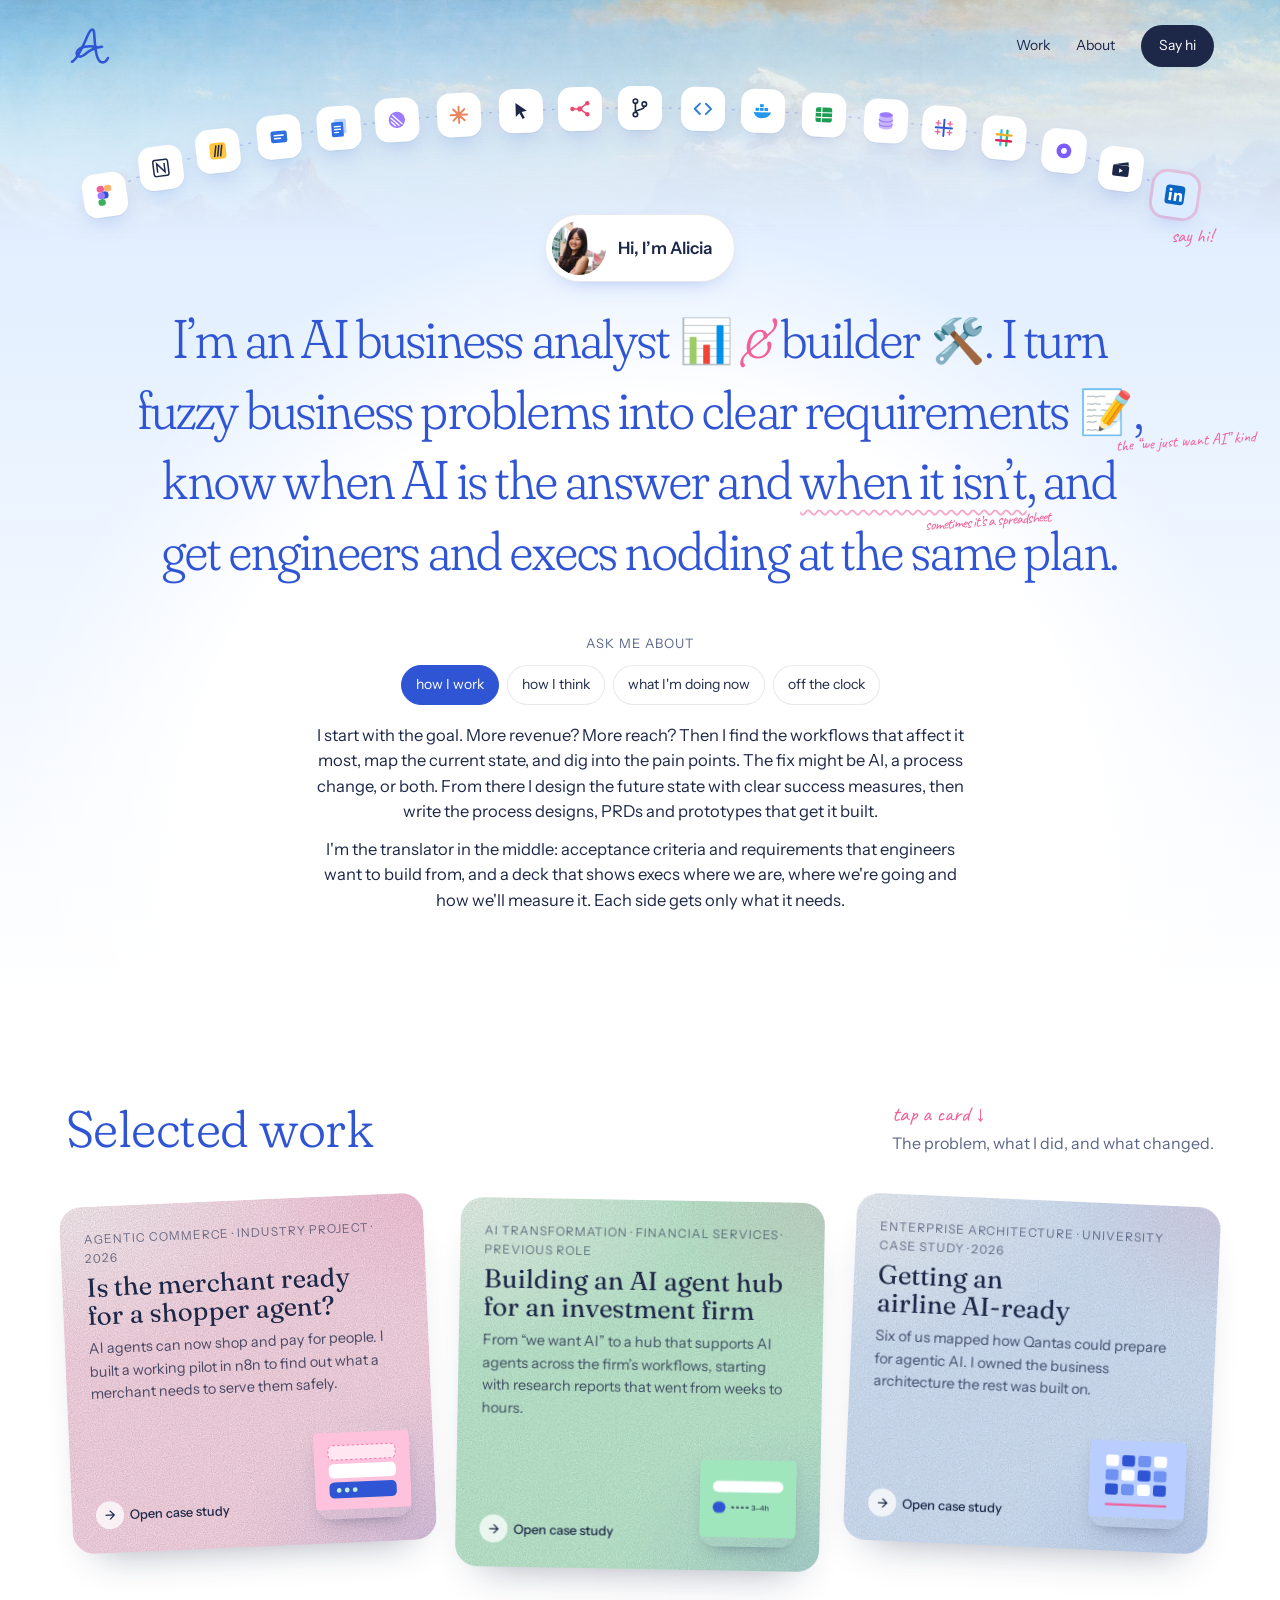
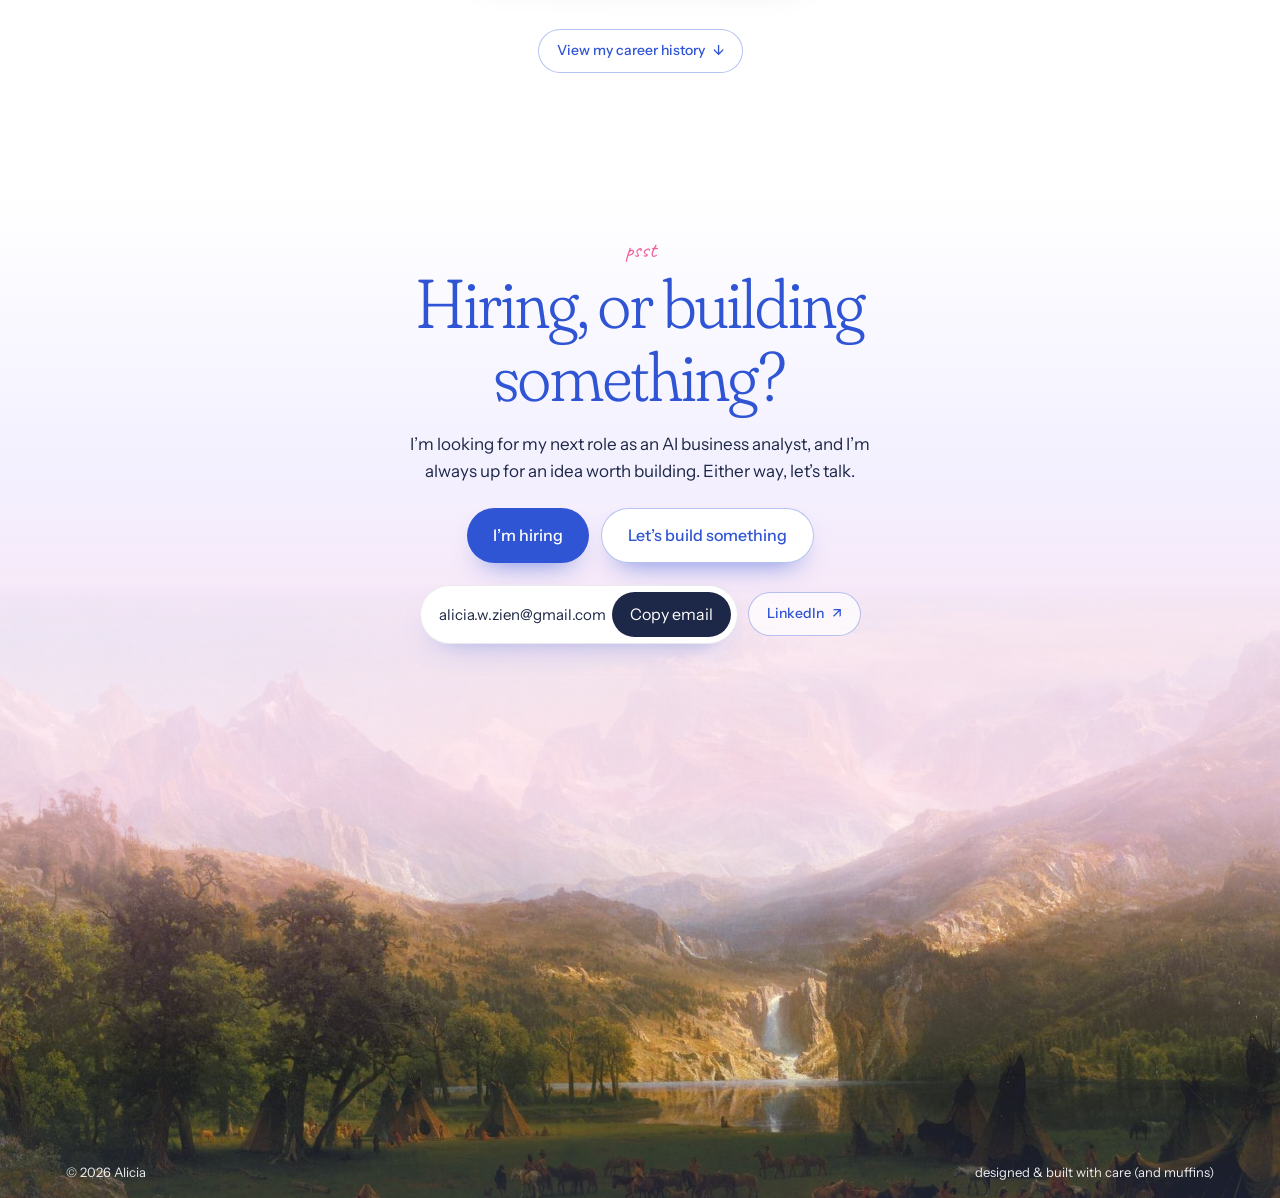
==== commit db1a9f30: "refactor: split page into html, css and js files - move styles to css/styles.css and scripts to js/ " ====
--- a/index.html
+++ b/index.html
@@ -9,266 +9,10 @@
 <meta property="og:description" content="Case studies in agentic commerce, AI transformation and enterprise architecture.">
 <meta property="og:image" content="assets/me.jpg">
 <link rel="icon" href="assets/favicon.svg" type="image/svg+xml">
-<style>
-:root{padding-top:env(safe-area-inset-top,0px);padding-bottom:env(safe-area-inset-bottom,0px)}
-body{margin:0;font:14px system-ui,sans-serif}
-img{max-width:100%}
-[hidden]{display:none!important}
-</style>
-<meta name="claude:viewport-fit-sides" content="cover">
 <link rel="preconnect" href="https://fonts.googleapis.com">
 <link rel="stylesheet" href="https://fonts.googleapis.com/css2?family=Fraunces:opsz,wght,SOFT@9..144,300..500,100&family=Instrument+Sans:wght@400;500;600&family=Caveat:wght@500;600&display=swap">
-<style>
-/* Layout: sky-to-meadow scroll — ombré sky hero under an arc of tools, pastel project cards that flip open into slides, meadow landscape as the closing scene. */
-:root{
-  --paper:#FFFFFF;
-  --sky:#D9EAFF;       /* hero ombré */
-  --ink-blue:#2F55D4;  /* headline blue */
-  --ink:#1D2747;       /* body text */
-  --muted:#5B6688;
-  --pink:#F2609A;      /* handwritten notes */
-  --lilac:#E6D9FF;
-  --butter:#FFF0A8;
-  --mint:#C4F1D6;
-  --blush:#FFDCEB;
-  --leaf:#3FAE5E;
-  --line:rgba(29,39,71,.10);
-  --f-display:"Fraunces", "Iowan Old Style", Georgia, serif;
-  --f-body:"Instrument Sans", system-ui, -apple-system, "Segoe UI", sans-serif;
-  --f-hand:"Caveat", "Bradley Hand", "Segoe Print", cursive;
-  color-scheme:light;
-}
-*{box-sizing:border-box}
-html{scroll-behavior:smooth}
-body{
-  background:var(--paper);color:var(--ink);font-family:var(--f-body);font-size:16px;line-height:1.55;
-  overflow-x:hidden;overflow-x:clip;
-}
-body::before{content:"";position:fixed;inset:0 0 auto;height:env(safe-area-inset-top,0px);z-index:60;background:var(--sky)}
-.wrap{max-width:1180px;margin:0 auto;padding-left:max(16px,env(safe-area-inset-left,0px));padding-right:max(16px,env(safe-area-inset-right,0px))}
-a{color:inherit}
-:focus-visible{outline:2px solid var(--ink-blue);outline-offset:3px;border-radius:6px}
 
-/* ---------- NAV ---------- */
-.nav{position:relative;z-index:5;display:flex;align-items:center;justify-content:space-between;padding-block:22px}
-.wordmark{display:block;width:48px;height:48px;color:var(--ink-blue);transition:transform .4s cubic-bezier(.3,1.6,.5,1)}
-.wordmark svg{width:100%;height:100%;display:block}
-.wordmark path{stroke-dasharray:1;stroke-dashoffset:1;animation:draw 1.4s .2s cubic-bezier(.6,0,.3,1) forwards}
-.wordmark path+path{animation-delay:1s;animation-duration:.9s}
-.wordmark:hover{transform:rotate(-8deg) scale(1.08)}
-@keyframes draw{to{stroke-dashoffset:0}}
-.nav ul{display:flex;gap:26px;list-style:none;margin:0;padding:0;align-items:center;font-size:14px}
-.nav ul a{text-decoration:none;color:var(--ink)}
-.nav ul a:hover{color:var(--ink-blue)}
-.pill{display:inline-flex;align-items:center;gap:8px;background:var(--ink);color:#fff!important;padding:10px 18px;border-radius:999px;font-weight:500;text-decoration:none;border:0;font:inherit;cursor:pointer}
-.pill:hover{background:var(--ink-blue)}
-
-/* ---------- HERO ---------- */
-.hero{position:relative;background:linear-gradient(180deg,var(--sky) 0%,#EAF3FF 45%,var(--paper) 100%);overflow:hidden;overflow:clip;padding-bottom:72px}
-/* hero clouds: top strip of the painting, masked into the sky ombré */
-.clouds{position:absolute;inset:0 0 auto;aspect-ratio:2576/463;min-height:240px;max-width:none;pointer-events:none;
-  background:url("assets/clouds.jpg") center top/cover no-repeat;
-  opacity:.8;
-  -webkit-mask-image:linear-gradient(to bottom,#000 0%,rgba(0,0,0,.7) 45%,transparent 100%);mask-image:linear-gradient(to bottom,#000 0%,rgba(0,0,0,.7) 45%,transparent 100%)}
-.arc{position:absolute;left:50%;top:150px;width:1400px;height:1400px;transform:translateX(-50%);border-radius:50%;
-  background:radial-gradient(circle at 50% 50%,#FFFFFF 0 46%,rgba(255,255,255,.6) 52%,rgba(255,255,255,0) 64%);pointer-events:none}
-.tools .track{position:absolute;inset:0;width:100%;height:100%;overflow:visible;pointer-events:none}
-.tools .track path{fill:none;stroke:rgba(47,85,212,.28);stroke-width:1.2;stroke-dasharray:3 6}
-.hero .wrap{position:relative;z-index:1}
-.tools{position:relative;height:180px;max-width:1000px;margin:10px auto 0;--ts:46px}
-.tool{position:absolute;width:var(--ts);height:var(--ts);border-radius:calc(var(--ts)*.3);text-decoration:none;background:#fff;display:grid;place-items:center;
-  box-shadow:0 10px 24px -10px rgba(47,85,212,.35),0 1px 0 rgba(29,39,71,.05);animation:bob 6s ease-in-out infinite;transform:translate(-50%,-50%) rotate(var(--r,0deg));cursor:default}
-.tool svg{width:54%;height:54%}
-.tool.li{background:#DCEBFF;cursor:pointer;box-shadow:0 0 0 3px rgba(242,96,154,.28),0 10px 24px -10px rgba(47,85,212,.35);transition:box-shadow .3s}
-.tool.li:hover{box-shadow:0 0 0 6px rgba(242,96,154,.35),0 14px 26px -10px rgba(47,85,212,.45)}
-.tool.li em{position:absolute;left:55%;top:calc(100% + 2px);font-family:var(--f-hand);font-style:normal;font-size:19px;color:var(--pink);white-space:nowrap;transform:rotate(-8deg)}
-.tool span{position:absolute;top:calc(100% + 8px);left:50%;transform:translateX(-50%);font-size:11px;white-space:nowrap;color:var(--muted);opacity:0;transition:opacity .2s}
-.tool:hover span,.tool:focus-visible span{opacity:1}
-@keyframes bob{0%,100%{translate:0 0}50%{translate:0 -7px}}
-.hello{display:flex;width:max-content;max-width:100%;align-items:center;gap:12px;margin:-6px auto 26px;font-size:17px;background:#fff;border:1px solid var(--line);padding:6px 22px 6px 6px;border-radius:999px;color:var(--muted);box-shadow:0 10px 24px -16px rgba(47,85,212,.5)}
-.hello b{color:var(--ink);font-weight:600}
-.avatar{width:54px;height:54px;border-radius:50%;flex:none;display:grid;place-items:center;overflow:hidden;background:linear-gradient(135deg,var(--blush),var(--lilac));color:var(--ink-blue);font-family:var(--f-display);font-size:17px}
-.avatar img{width:100%;height:100%;object-fit:cover}
-
-.headline{position:relative;font-family:var(--f-display);font-variation-settings:"SOFT" 100,"opsz" 144;font-weight:300;color:var(--ink-blue);
-  font-size:clamp(30px,4.5vw,60px);line-height:1.34;letter-spacing:-.015em;text-align:center;max-width:1040px;margin:0 auto;text-wrap:balance}
-.stk{position:relative;display:inline-block;width:1.05em;height:.82em;vertical-align:-.06em;margin:0 .04em;border-radius:.2em;cursor:pointer;transition:transform .35s cubic-bezier(.3,1.6,.5,1)}
-.stk svg{width:100%;height:100%;display:block;border-radius:inherit}
-.stk:hover,.stk:focus-visible{transform:rotate(-8deg) scale(1.18)}
-.stk .note{position:absolute;left:70%;top:96%;width:max-content;max-width:150px;font-family:var(--f-hand);font-size:clamp(14px,1.25vw,17px);line-height:1.05;color:var(--pink);
-  letter-spacing:0;text-align:left;transform:rotate(-4deg);pointer-events:none;transition:transform .3s}
-.emo{width:auto;height:auto;font-size:.8em;line-height:1;vertical-align:.04em;font-family:"Apple Color Emoji","Segoe UI Emoji","Noto Color Emoji",sans-serif}
-.nw{white-space:nowrap}
-.amp{font-style:italic;font-weight:300;font-variation-settings:"SOFT" 100,"opsz" 144;color:var(--pink)}
-.ann{position:relative;text-decoration:underline wavy rgba(242,96,154,.55);text-decoration-thickness:1.5px;text-underline-offset:.18em;cursor:default}
-.ann .note{position:absolute;left:55%;top:100%;width:max-content;max-width:170px;font-family:var(--f-hand);font-size:clamp(14px,1.25vw,17px);line-height:1.05;color:var(--pink);text-align:left;transform:rotate(-4deg);pointer-events:none}
-.stk:hover .note{transform:rotate(-1deg) translateY(3px)}
-
-/* interactive blurb */
-.blurb{max-width:660px;margin:46px auto 0;text-align:center}
-.blurb .ask{font-size:13px;letter-spacing:.08em;text-transform:uppercase;color:var(--muted)}
-.chips{display:flex;flex-wrap:wrap;gap:8px;justify-content:center;margin:12px 0 18px}
-.chip{font:inherit;font-size:14px;border:1px solid var(--line);background:rgba(255,255,255,.8);color:var(--ink);padding:8px 14px;border-radius:999px;cursor:pointer;transition:all .2s}
-.chip:hover{border-color:var(--ink-blue)}
-.chip[aria-pressed="true"]{background:var(--ink-blue);color:#fff;border-color:var(--ink-blue)}
-.answer{min-height:12.5em;font-size:16.5px;color:var(--ink);transition:opacity .25s;text-wrap:pretty}
-.answer p{margin:0 0 .7em}
-.answer.fade{opacity:0}
-
-/* ---------- WORK ---------- */
-.work{padding-block:96px 120px}
-.sec-head{display:flex;justify-content:space-between;align-items:end;gap:24px;flex-wrap:wrap;margin-bottom:44px}
-.sec-head h2{font-family:var(--f-display);font-weight:300;font-variation-settings:"SOFT" 100;color:var(--ink-blue);font-size:clamp(32px,4vw,52px);line-height:1.05;margin:0;letter-spacing:-.01em}
-.sec-head p{margin:0;color:var(--muted);max-width:34ch}
-.hand{font-family:var(--f-hand);color:var(--pink);font-size:22px}
-.cards{display:grid;grid-template-columns:repeat(3,1fr);gap:28px;align-items:start}
-.card{all:unset;box-sizing:border-box;cursor:pointer;display:flex;flex-direction:column;justify-content:space-between;gap:28px;min-height:300px;padding:24px;border-radius:22px;
-  background:var(--c);box-shadow:0 22px 40px -26px rgba(29,39,71,.45);transform:rotate(var(--r));transition:transform .35s cubic-bezier(.3,1.5,.5,1),box-shadow .3s}
-.card:hover,.card:focus-visible{transform:rotate(0deg) translateY(-8px);box-shadow:0 30px 50px -26px rgba(29,39,71,.5)}
-.card:focus-visible{outline:2px solid var(--ink-blue);outline-offset:4px}
-.card{position:relative;overflow:hidden;isolation:isolate;
-  background:
-    radial-gradient(120% 80% at 0% 0%,rgba(255,255,255,.7),transparent 55%),
-    radial-gradient(90% 70% at 100% 100%,rgba(47,85,212,.14),transparent 60%),
-    radial-gradient(70% 60% at 100% 0%,rgba(242,96,154,.12),transparent 60%),
-    var(--c)}
-.card::after{content:"";position:absolute;inset:0;z-index:-1;pointer-events:none;opacity:.35;mix-blend-mode:multiply;
-  background-image:url("data:image/svg+xml;utf8,<svg xmlns='http://www.w3.org/2000/svg' width='180' height='180'><filter id='n'><feTurbulence type='fractalNoise' baseFrequency='.9' numOctaves='3' stitchTiles='stitch'/><feColorMatrix values='0 0 0 0 0  0 0 0 0 0  0 0 0 0 0  0 0 0 .55 0'/></filter><rect width='100%' height='100%' filter='url(%23n)'/></svg>")}
-.card.soon::after{display:none}
-.card .k{font-size:12px;letter-spacing:.08em;text-transform:uppercase;color:rgba(29,39,71,.6)}
-.card h3{font-family:var(--f-display);font-weight:400;font-size:26px;text-wrap:balance;line-height:1.08;margin:6px 0 8px;color:var(--ink)}
-.card p{margin:0;font-size:14.5px;color:rgba(29,39,71,.78);max-width:30ch}
-.card .bot{display:flex;justify-content:space-between;align-items:end;gap:12px}
-.card .art{width:96px;height:96px;border-radius:16px;overflow:hidden;flex:none;box-shadow:0 8px 18px -10px rgba(29,39,71,.5)}
-.card .art svg{width:100%;height:100%;display:block}
-.card .open{font-size:13px;font-weight:500;display:inline-flex;align-items:center;gap:6px}
-.card .open i{display:inline-grid;place-items:center;width:28px;height:28px;border-radius:50%;background:rgba(255,255,255,.75);font-style:normal;transition:transform .3s}
-.card:hover .open i{transform:rotate(-45deg)}
-
-/* ---------- FLIP / SLIDE ---------- */
-.scrim{position:fixed;inset:0;background:rgba(29,39,71,.28);backdrop-filter:blur(6px);-webkit-backdrop-filter:blur(6px);z-index:70;opacity:0;transition:opacity .5s}
-.scrim.on{opacity:1}
-.ghost{all:unset;cursor:pointer;display:inline-flex;align-items:center;gap:8px;margin-top:4px;padding:10px 18px;border-radius:999px;border:1px solid rgba(47,85,212,.35);color:var(--ink-blue);font-size:14px;font-weight:500;background:rgba(255,255,255,.7);transition:background .2s,color .2s}
-.ghost:hover{background:var(--ink-blue);color:#fff}
-.ghost:focus-visible{outline:2px solid var(--ink-blue);outline-offset:3px}
-.career-cta{display:flex;justify-content:center;margin-top:56px}
-.career{position:relative;z-index:1;display:grid;grid-template-rows:0fr;transition:grid-template-rows 1.1s cubic-bezier(.6,0,.2,1)}
-.career-band{position:relative;isolation:isolate;margin-top:40px;
-  background:
-    radial-gradient(45% 90% at 0% 50%,rgba(170,196,255,.55),transparent 75%),
-    radial-gradient(45% 90% at 100% 50%,rgba(170,196,255,.55),transparent 75%),
-    radial-gradient(60% 40% at 50% 100%,rgba(255,220,235,.45),transparent 80%),
-    #F6F9FF;
-  -webkit-mask-image:linear-gradient(to bottom,transparent 0,#000 70px,#000 calc(100% - 70px),transparent 100%);mask-image:linear-gradient(to bottom,transparent 0,#000 70px,#000 calc(100% - 70px),transparent 100%)}
-.career-band::after{content:"";position:absolute;inset:0;z-index:-1;pointer-events:none;opacity:.2;mix-blend-mode:multiply;
-  background-image:url("data:image/svg+xml;utf8,<svg xmlns='http://www.w3.org/2000/svg' width='180' height='180'><filter id='n'><feTurbulence type='fractalNoise' baseFrequency='.9' numOctaves='3' stitchTiles='stitch'/><feColorMatrix values='0 0 0 0 0  0 0 0 0 0  0 0 0 0 0  0 0 0 .55 0'/></filter><rect width='100%' height='100%' filter='url(%23n)'/></svg>")}
-.career.on{grid-template-rows:1fr}
-.career-clip{overflow:hidden;min-height:0}
-.career-in{max-width:760px;margin:0 auto;padding-block:110px 120px;padding-left:max(16px,env(safe-area-inset-left,0px));padding-right:max(16px,env(safe-area-inset-right,0px))}
-.career-in h2{opacity:0;transition:opacity .9s .4s;margin:0 0 36px;font-family:var(--f-display);font-weight:300;font-variation-settings:"SOFT" 100,"opsz" 144;color:var(--ink-blue);font-size:clamp(30px,4vw,44px);line-height:1;text-align:center}
-.ghost .arr{display:inline-block;transition:transform .3s}
-.ghost[aria-expanded="true"] .arr{transform:rotate(180deg)}
-.tl{list-style:none;margin:0;padding:0;position:relative;display:grid;gap:40px}
-.tl::before{content:"";position:absolute;left:35px;top:36px;bottom:36px;width:4px;border-radius:4px;background:var(--ink-blue);transform-origin:top;transform:scaleY(0);transition:transform 2s .6s cubic-bezier(.5,0,.3,1)}
-.career.on .tl::before{transform:scaleY(1)}
-.career.on .career-in h2{opacity:1}
-.tl li{position:relative;display:grid;grid-template-columns:76px 1fr;gap:22px;align-items:start;opacity:0;transform:translateY(18px);transition:opacity .9s ease,transform 1s cubic-bezier(.2,.8,.3,1);transition-delay:calc(.7s + var(--i)*.55s)}
-.career.on .tl li{opacity:1;transform:none}
-.tl-ic{width:76px;height:76px;border-radius:50%;background:var(--ink-blue);display:grid;place-items:center;box-shadow:0 0 0 6px #F6F9FF,0 0 0 7px rgba(47,85,212,.18)}
-.tl-ic svg{width:44px;height:44px}
-.tl h3{margin:4px 0 2px;font-size:20px;font-weight:600;color:var(--ink)}
-.tl-m{margin:0 0 8px;font-size:13.5px;color:var(--muted)}
-.tl li p:last-child{margin:0;font-size:15.5px;line-height:1.55;max-width:52ch}
-@media (max-width:520px){.tl li{grid-template-columns:52px 1fr;gap:14px}.tl-ic{width:52px;height:52px}.tl-ic svg{width:26px;height:26px}.tl::before{left:24px}}
-.flip{position:fixed;z-index:80;perspective:2400px;transition:top .75s cubic-bezier(.7,0,.2,1),left .75s cubic-bezier(.7,0,.2,1),width .75s cubic-bezier(.7,0,.2,1),height .75s cubic-bezier(.7,0,.2,1)}
-.flip-inner{position:relative;width:100%;height:100%;transform-style:preserve-3d;transition:transform .75s cubic-bezier(.7,0,.2,1)}
-.flip.open .flip-inner{transform:rotateY(180deg)}
-.face{position:absolute;inset:0;border-radius:22px;backface-visibility:hidden;-webkit-backface-visibility:hidden;overflow:hidden}
-.face.front{background:var(--c)}
-.face.front .card{transform:none;box-shadow:none;width:100%;height:100%;pointer-events:none}
-.face.back{transform:rotateY(180deg);background:var(--paper);display:flex;flex-direction:column}
-.slide-bar{display:flex;align-items:center;justify-content:space-between;gap:12px;padding:14px 18px;border-bottom:1px solid var(--line);background:var(--c)}
-.slide-bar .k{font-size:12px;letter-spacing:.08em;text-transform:uppercase;color:rgba(29,39,71,.7)}
-.slide-bar .ctl{display:flex;gap:8px}
-.icon-btn{all:unset;cursor:pointer;width:36px;height:36px;border-radius:50%;background:#fff;display:grid;place-items:center;font-size:16px;color:var(--ink);box-shadow:0 2px 8px -4px rgba(29,39,71,.4)}
-.icon-btn:hover{background:var(--ink);color:#fff}
-.icon-btn:focus-visible{outline:2px solid var(--ink-blue);outline-offset:2px}
-.slide{overflow:auto;flex:1;min-height:0}
-.slide-in{display:grid;grid-template-columns:1.05fr 1fr;gap:clamp(24px,4vw,56px);padding:clamp(22px,4vw,52px);max-width:1200px;margin:0 auto}
-.slide h2{font-family:var(--f-display);font-weight:300;font-variation-settings:"SOFT" 100,"opsz" 144;color:var(--ink-blue);font-size:clamp(32px,4vw,54px);line-height:1.05;text-wrap:balance;margin:0 0 14px;letter-spacing:-.015em}
-.slide .lede{font-size:18px;color:var(--ink);max-width:48ch;margin:0 0 26px}
-.meta{display:grid;grid-template-columns:repeat(4,auto);justify-content:start;gap:10px 28px;font-size:14px;margin:0 0 30px}
-.meta dt{font-size:11px;letter-spacing:.09em;text-transform:uppercase;color:var(--muted)}
-.meta dd{margin:2px 0 0}
-.slide h4{font-size:12px;letter-spacing:.09em;text-transform:uppercase;color:var(--muted);margin:0 0 10px;font-weight:600}
-.steps{list-style:none;margin:0 0 30px;padding:0;display:grid;gap:14px;counter-reset:s}
-.steps li{display:grid;grid-template-columns:30px 1fr;gap:12px;align-items:start}
-.steps li::before{counter-increment:s;content:counter(s);width:28px;height:28px;border-radius:50%;background:var(--c);display:grid;place-items:center;font-size:13px;font-weight:600}
-.steps b{display:block;font-weight:600}
-.steps span{color:var(--muted);font-size:15px}
-.visual{border-radius:20px;background:var(--c);aspect-ratio:5/4;max-width:100%;overflow:hidden;position:relative}
-.visual svg{width:100%;height:100%;display:block}
-.stats{display:grid;grid-template-columns:repeat(3,1fr);gap:12px;margin-top:16px}
-.stat{border:1px solid var(--line);border-radius:16px;padding:14px}
-.stat b{display:block;font-family:var(--f-display);font-weight:400;font-size:clamp(20px,2vw,28px);white-space:nowrap;line-height:1;color:var(--ink-blue);font-variant-numeric:tabular-nums}
-.stat span{font-size:13px;color:var(--muted)}
-.quote{margin:18px 0 0;font-family:var(--f-hand);color:var(--pink);font-size:25px;line-height:1.15;text-wrap:balance}
-.quote .by{display:block;font-family:var(--f-body);font-size:13px;color:var(--muted);margin-top:6px}
-.beats{display:grid;gap:22px;max-width:58ch}
-.beat h4{margin-bottom:6px}
-.beat p{margin:0;font-size:15.5px;line-height:1.6}
-.side{position:sticky;top:8px;align-self:start;min-width:0}
-.caveat{margin:16px 0 0;font-size:13.5px;color:var(--muted);background:#F5F8FF;border-radius:14px;padding:12px 14px}
-.caveat b{color:var(--ink);font-weight:600}
-.visual text{font-family:var(--f-body);fill:var(--ink)}
-.card.soon{cursor:default;background:transparent;border:1.5px dashed rgba(47,85,212,.3);box-shadow:none;transform:none}
-.card.soon:hover{transform:none;box-shadow:none}
-.card.soon h3{color:var(--muted)}
-
-/* ---------- CONTACT + LANDSCAPE ---------- */
-.end{position:relative;background:linear-gradient(180deg,var(--paper) 0%,#F3F0FF 28%,var(--blush) 62%,#FFD3E6 100%);overflow:hidden;overflow:clip}
-.contact{position:relative;z-index:2;text-align:center;padding-block:40px 0}
-.contact h2{font-family:var(--f-display);font-weight:300;font-variation-settings:"SOFT" 100,"opsz" 144;color:var(--ink-blue);font-size:clamp(36px,5.4vw,70px);line-height:1.06;margin:0 auto 18px;max-width:16ch;letter-spacing:-.015em;text-wrap:balance}
-.contact p{max-width:46ch;margin:0 auto 24px;color:var(--ink);font-size:17px}
-.mail{display:inline-flex;align-items:center;gap:6px;background:#fff;border:1px solid var(--line);border-radius:999px;padding:6px 6px 6px 18px;box-shadow:0 14px 30px -18px rgba(47,85,212,.5)}
-.mail code{font-family:var(--f-body);font-size:15px;user-select:all}
-.prompts{display:flex;flex-wrap:wrap;gap:8px;justify-content:center;margin:22px auto 0;max-width:620px}
-.prompts .chip{background:rgba(255,255,255,.7)}
-.toast{font-size:13px;color:var(--leaf);height:20px;margin-top:10px}
-/* landscape: painting fades in from the pink sky; a blush wash keeps the ending rosy */
-.land{position:relative;display:block;width:100%;height:clamp(380px,48vw,720px);margin-top:-90px}
-.land img{position:absolute;inset:0;width:100%;height:100%;object-fit:cover;object-position:center 42%;
-  -webkit-mask-image:linear-gradient(to bottom,transparent 0%,#000 38%);mask-image:linear-gradient(to bottom,transparent 0%,#000 38%);
-  filter:saturate(1.08) brightness(1.04)}
-.land::before{content:"";position:absolute;inset:0;z-index:1;pointer-events:none;mix-blend-mode:soft-light;
-  background:linear-gradient(180deg,#FF9CC4 0%,#FFC2DC 45%,rgba(255,194,220,0) 80%);
-  -webkit-mask-image:linear-gradient(to bottom,transparent 0%,#000 38%);mask-image:linear-gradient(to bottom,transparent 0%,#000 38%)}
-.land::after{content:"";position:absolute;inset:0;z-index:1;pointer-events:none;
-  background:linear-gradient(180deg,rgba(255,220,235,0) 0%,rgba(255,211,230,.5) 34%,rgba(255,220,235,0) 55%,rgba(29,39,71,0) 75%,rgba(29,39,71,.45) 100%)}
-.foot{position:absolute;left:0;right:0;bottom:0;z-index:3;display:flex;justify-content:space-between;gap:12px;flex-wrap:wrap;padding-block:16px calc(16px + env(safe-area-inset-bottom,0px));color:rgba(255,255,255,.92);font-size:13px}
-
-@media (max-width:900px){
-  .side{position:static}
-  .cards{grid-template-columns:1fr;max-width:520px;margin:0 auto}
-  .slide-in{grid-template-columns:1fr}
-}
-@media (max-width:640px){
-  .nav ul li:not(:last-child){display:none}
-  .stk .note,.ann .note{display:none}
-  .tools{height:130px;--ts:26px}
-  .tool.li em{font-size:16px;left:auto;right:55%}
-  .meta{grid-template-columns:1fr 1fr}
-  .side{position:static}
-  .stats{grid-template-columns:1fr 1fr 1fr}
-  .stat b{font-size:24px}
-}
-@media (prefers-reduced-motion:reduce){
-  .wordmark path{stroke-dashoffset:0}
-  *{animation:none!important;scroll-behavior:auto!important}
-  .flip,.flip-inner,.card,.stk,.career,.career-in h2,.tl li,.tl::before{transition-duration:.01ms!important;transition-delay:0s!important}
-}
-</style>
-
+<link rel="stylesheet" href="css/styles.css">
 </head>
 <body>
 <!-- ================= HERO ================= -->
@@ -291,7 +35,7 @@
     <h1 class="headline">
       I’m an AI business analyst <span class="stk emo" tabindex="0" role="img" aria-label="chart">📊</span>
       <span class="amp">&amp;</span> <span class="nw">builder <span class="stk emo" tabindex="0" role="img" aria-label="tools">🛠️</span>.</span>
-      I turn fuzzy business problems
+      <span class="nw">I turn</span> fuzzy business problems
       into clear <span class="nw">requirements <span class="stk emo" tabindex="0" role="img" aria-label="notes">📝<span class="note">the “we just want AI” kind</span></span>,</span>
       know when AI is the answer and <span class="ann" tabindex="0">when it isn’t<span class="note">sometimes it’s a spreadsheet</span></span>, and get engineers and execs nodding
       at the same plan.
@@ -337,18 +81,20 @@
 <section class="end" id="contact">
   <div class="wrap contact">
     <span class="hand">psst</span>
-    <h2>Have a half-formed idea? Those are my favorite.</h2>
-    <p>Bring the messy version. I'll come back with a sharper question, a rough prototype, and a plan you can show your team.</p>
-    <div class="mail">
-      <code id="email">hello@alicia.design</code>
-      <button class="pill" id="copy" type="button">Copy email</button>
+    <h2>Hiring, or building something?</h2>
+    <p>I’m looking for my next role as an AI business analyst, and I’m always up for an idea worth building. Either way, let’s talk.</p>
+    <div class="doors" aria-label="Start a conversation">
+      <button class="door" type="button" data-p="Hi Alicia, I came across your portfolio and we have a role you might be great for. Are you free for a quick chat?">I’m hiring</button>
+      <button class="door" type="button" data-p="Hi Alicia, I loved your portfolio. I have an idea I'd like to build and would love your take on it.">Let’s build something</button>
+    </div>
+    <div class="reach">
+      <div class="mail">
+        <code id="email">alicia.w.zien@gmail.com</code>
+        <button class="pill" id="copy" type="button">Copy email</button>
+      </div>
+      <a class="ghost li-link" href="https://www.linkedin.com/in/aliciawze/" target="_blank" rel="noopener">LinkedIn <span aria-hidden="true">↗</span></a>
     </div>
     <div class="toast" id="toast" aria-live="polite"></div>
-    <div class="prompts" aria-label="Conversation starters">
-      <button class="chip" type="button" data-p="Hi Alicia, I have a product idea that needs a prototype.">I need a prototype</button>
-      <button class="chip" type="button" data-p="Hi Alicia, we're scoping a new feature and want a PRD.">We need a spec</button>
-      <button class="chip" type="button" data-p="Hi Alicia, want to grab a coffee and talk shop?">Coffee chat?</button>
-    </div>
   </div>
   <div class="land" aria-hidden="true"><img src="assets/land.jpg" alt=""></div>
   <div class="foot wrap"><span>© 2026 Alicia</span><span>designed &amp; built with care (and muffins)</span></div>
@@ -373,287 +119,8 @@
   </div>
 </div>
 
-<script>
-/* ---------- tools arc ---------- */
-const LINKEDIN="https://www.linkedin.com/in/aliciawze/";
-const G={
- Figma:'<circle cx="16" cy="16" r="5" fill="#2F55D4"/><rect x="6" y="3" width="10" height="9" rx="4.5" fill="#F2609A"/><rect x="16" y="3" width="10" height="9" rx="4.5" fill="#FFB36B"/><rect x="6" y="12" width="10" height="9" rx="4.5" fill="#9B7BFF"/><rect x="6" y="21" width="10" height="9" rx="4.5" fill="#3FAE5E"/>',
- Notion:'<rect x="6" y="5" width="20" height="22" rx="3" fill="none" stroke="#1D2747" stroke-width="2"/><path d="M11 22V10l10 12V10" fill="none" stroke="#1D2747" stroke-width="2"/>',
- Claude:'<g stroke="#E8835A" stroke-width="2.6" stroke-linecap="round"><path d="M16 5v22M5 16h22M8.5 8.5l15 15M23.5 8.5l-15 15"/></g>',
- ChatGPT:'<path d="M6 7h20v14H14l-6 5v-5H6z" fill="#10A37F"/><path d="M16 10v8M12 14h8" stroke="#fff" stroke-width="2" stroke-linecap="round"/>',
- Linear:'<circle cx="16" cy="16" r="11" fill="#9B7BFF"/><path d="M8 18l6 6M8 13l11 11M10 9l13 13" stroke="#fff" stroke-width="1.8"/>',
- Miro:'<rect x="5" y="5" width="22" height="22" rx="5" fill="#FFC53D"/><path d="M11 23l3-14M15 23l3-14M19 23l3-14" stroke="#1D2747" stroke-width="2" stroke-linecap="round"/>',
- n8n:'<path d="M8 16h8M16 16l9-7M16 16l9 7" stroke="#EA4B71" stroke-width="2"/><circle cx="6" cy="16" r="3" fill="#EA4B71"/><circle cx="16" cy="16" r="3.5" fill="#EA4B71"/><circle cx="26" cy="8.5" r="3" fill="#EA4B71"/><circle cx="26" cy="23.5" r="3" fill="#EA4B71"/>',
- GitHub:'<g stroke="#1D2747" stroke-width="2.2" fill="none" stroke-linecap="round"><circle cx="10" cy="7" r="3"/><circle cx="10" cy="25" r="3"/><circle cx="22" cy="11" r="3"/><path d="M10 10v12M22 14c0 5-12 4-12 8"/></g>',
- "VS Code":'<path d="M12 9l-7 7 7 7M20 9l7 7-7 7" stroke="#2F7FD6" stroke-width="2.6" fill="none" stroke-linecap="round" stroke-linejoin="round"/>',
- Jira:'<rect x="5" y="8" width="22" height="16" rx="3" fill="#2F6FE4"/><path d="M10 14h12M10 18h8" stroke="#fff" stroke-width="2" stroke-linecap="round"/>',
- Confluence:'<rect x="10" y="4" width="16" height="20" rx="2" fill="#BFD4FF"/><rect x="6" y="8" width="16" height="20" rx="2" fill="#2F6FE4"/><path d="M10 14h8M10 18h8M10 22h5" stroke="#fff" stroke-width="1.8" stroke-linecap="round"/>',
- SQL:'<path d="M7 8v16c0 2 4 3.5 9 3.5s9-1.5 9-3.5V8" fill="#C9B4FF"/><ellipse cx="16" cy="8" rx="9" ry="3.5" fill="#9B7BFF"/><path d="M7 14c0 2 4 3.5 9 3.5s9-1.5 9-3.5M7 20c0 2 4 3.5 9 3.5s9-1.5 9-3.5" stroke="#9B7BFF" stroke-width="1.6" fill="none"/>',
- "Power BI":'<rect x="6" y="16" width="5" height="10" rx="1.5" fill="#FFD25E"/><rect x="13.5" y="10" width="5" height="16" rx="1.5" fill="#F2B21B"/><rect x="21" y="5" width="5" height="21" rx="1.5" fill="#E09A00"/>',
- Tableau:'<g stroke-linecap="round"><path d="M16 5v22M5 16h22" stroke="#2F55D4" stroke-width="2.6"/><path d="M8 7v6M5 10h6M24 19v6M21 22h6M24 7v6M21 10h6M8 19v6M5 22h6" stroke="#F2609A" stroke-width="1.8"/></g>',
- Excel:'<rect x="5" y="6" width="22" height="20" rx="3" fill="#1F9D55"/><path d="M5 13h22M5 19.5h22M13 6v20" stroke="#fff" stroke-width="1.6"/>',
- "Google Sheets":'<path d="M8 4h11l6 6v18H8z" fill="#34A853"/><rect x="11" y="14" width="11" height="10" fill="#fff"/><path d="M11 19h11M16.5 14v10" stroke="#34A853" stroke-width="1.4"/>',
- Lucidchart:'<rect x="5" y="5" width="9" height="7" rx="2" fill="#FF8A3D"/><rect x="18" y="20" width="9" height="7" rx="2" fill="#2F55D4"/><path d="M9.5 12v4.5h13V20" stroke="#1D2747" stroke-width="1.8" fill="none"/>',
- Loom:'<circle cx="16" cy="16" r="10" fill="#7C5CFF"/><circle cx="16" cy="16" r="4" fill="#fff"/>',
- Slack:'<g stroke-width="3.2" stroke-linecap="round"><path d="M12 6v20" stroke="#36C5F0"/><path d="M20 6v20" stroke="#2EB67D"/><path d="M6 12h20" stroke="#ECB22E"/><path d="M6 20h20" stroke="#E01E5A"/></g>',
- CapCut:'<rect x="5" y="11" width="22" height="15" rx="2.5" fill="#1D2747"/><path d="M5 11l20-5 1.2 4.5" fill="#1D2747"/><path d="M14 15.5v6l5-3z" fill="#fff"/>',
- Docker:'<g fill="#2496ED"><rect x="6" y="12" width="5" height="4" rx=".8"/><rect x="12" y="12" width="5" height="4" rx=".8"/><rect x="18" y="12" width="5" height="4" rx=".8"/><rect x="12" y="7" width="5" height="4" rx=".8"/></g><path d="M4 18h23c-1 5-6 8-13 8-5 0-9-3-10-8z" fill="#2496ED"/>',
- Cursor:'<path d="M9 5l15 11-7 1.5 4 8-3 1.5-4-8-5 5z" fill="#1D2747"/>',
- LinkedIn:'<rect x="3" y="3" width="26" height="26" rx="5" fill="#0A66C2"/><rect x="8" y="13" width="3.6" height="11" fill="#fff"/><circle cx="9.8" cy="9.2" r="2.1" fill="#fff"/><path d="M15 13h3.4v1.6c.6-1.1 2-1.9 3.7-1.9 3 0 3.9 1.9 3.9 4.8V24h-3.6v-5.8c0-1.5-.4-2.6-1.8-2.6-1.5 0-2 1.1-2 2.6V24H15z" fill="#fff"/>'
-};
-const TOOLS=["Figma","Notion","Miro","Jira","Confluence","Linear","Claude","Cursor","n8n","GitHub","VS Code","Docker","Excel","SQL","Tableau","Slack","Loom","CapCut","LinkedIn"];
-const toolsEl=document.getElementById('tools');
-function layoutTools(){
-  const w=toolsEl.clientWidth, h=toolsEl.clientHeight, n=TOOLS.length, narrow=w<560;
-  const a0=narrow?1.03:1.07, span=narrow?.94:.86;
-  toolsEl.innerHTML='';
-  // place tiles at equal distances along the arc (not equal angles) so the ends don't bunch up
-  const rx=w*(narrow?.47:.46), ry=h*.95, cy=h*1.08, pts=[], N=400; let L=0;
-  for(let j=0;j<=N;j++){const a=Math.PI*(a0+span*j/N), p=[w/2+Math.cos(a)*rx, cy+Math.sin(a)*ry];
-    if(j) L+=Math.hypot(p[0]-pts[j-1][0],p[1]-pts[j-1][1]); p.push(L); pts.push(p)}
-  const track=document.createElementNS('http://www.w3.org/2000/svg','svg');
-  track.setAttribute('class','track');track.setAttribute('aria-hidden','true');
-  track.innerHTML=`<path d="M${pts.map(p=>p[0].toFixed(1)+' '+p[1].toFixed(1)).join(' L')}"/>`;
-  toolsEl.appendChild(track);
-  TOOLS.forEach((name,i)=>{
-    const t=i/(n-1), target=t*L, q=pts.find(p=>p[2]>=target)||pts[N], x=q[0], y=q[1];
-    const li=name==="LinkedIn";
-    const d=document.createElement(li?'a':'div');
-    d.className='tool'+(li?' li':'');
-    if(li){d.href=LINKEDIN;d.target='_blank';d.rel='noopener';d.setAttribute('aria-label','Alicia on LinkedIn (opens in a new tab)')}
-    else{d.tabIndex=0;d.setAttribute('aria-label',name)}
-    d.style.left=x+'px';d.style.top=y+'px';
-    d.style.setProperty('--r',((t-.5)*16).toFixed(1)+'deg');
-    d.style.animationDelay=(-i*.55)+'s';
-    d.innerHTML=`<svg viewBox="0 0 32 32">${G[name]}</svg><span>${li?'LinkedIn ↗':name}</span>`+(li?'<em>say hi!</em>':'');
-    toolsEl.appendChild(d);
-  });
-}
-layoutTools();addEventListener('resize',layoutTools);
-
-/* ---------- in-page nav ---------- */
-document.querySelectorAll('a[href^="#"]').forEach(a=>a.addEventListener('click',e=>{
-  const t=document.querySelector(a.getAttribute('href')); if(!t) return;
-  e.preventDefault();
-  const y=a.getAttribute('href')==='#top'?0:t.getBoundingClientRect().top+scrollY-24;
-  scrollTo({top:y,behavior:matchMedia('(prefers-reduced-motion: reduce)').matches?'auto':'smooth'});
-}));
-
-/* ---------- interactive blurb ---------- */
-const ANSWERS={
-  how:"<p>I start with the goal. More revenue? More reach? Then I find the workflows that affect it most, map the current state, and dig into the pain points. The fix might be AI, a process change, or both. From there I design the future state with clear success measures, then write the process designs, PRDs and prototypes that get it built.</p><p>I'm the translator in the middle: acceptance criteria and requirements that engineers want to build from, and a deck that shows execs where we are, where we're going and how we'll measure it. Each side gets only what it needs.</p>",
-  think:"<p>Most AI projects fail because nobody understood the current state well enough.</p><p>While building merchant agents for agentic commerce, I learned that what keeps an agent alive isn't the AI. It's the deterministic layer around it: guardrails, compliance and security rules, and the formulas systems use to talk to each other. When I weigh an AI idea, I look at how complex the architecture is, what the model and compute will cost, and whether there's a single source of truth for the data. Then I check it against the success measure we set on day one, so scope doesn't creep.</p>",
-  now:"<p>I just finished my master's at UTS, where my biggest project explored agentic commerce with a global payments network. I've also worked as an AI product specialist with WPH, helping clients turn “we want AI” into products people actually use.</p><p>Right now I'm building AI automations in n8n and working through Anthropic Academy.</p>",
-  off:"<p>Usually somewhere with music. I sing with a band now and then and go to dance class every week.</p><p>Lately I've been baking too. I make really good banana chocolate chip muffins.</p>"
-};
-const ans=document.getElementById('answer');
-ans.innerHTML=ANSWERS.how;
-document.querySelectorAll('.blurb .chip').forEach(c=>c.addEventListener('click',()=>{
-  document.querySelectorAll('.blurb .chip').forEach(x=>x.setAttribute('aria-pressed',x===c));
-  ans.classList.add('fade');
-  setTimeout(()=>{ans.innerHTML=ANSWERS[c.dataset.k];ans.classList.remove('fade')},220);
-}));
-
-/* ---------- projects ---------- */
-const LAYERS=`<svg viewBox="0 0 400 320" role="img" aria-label="Merchant readiness model: three layers">
- <rect width="400" height="320" fill="#FFDCEB"/>
- <rect x="40" y="34" width="320" height="64" rx="14" fill="#fff" fill-opacity=".55" stroke="#F2609A" stroke-dasharray="5 6" stroke-width="1.5"/>
- <text x="60" y="60" font-size="15" font-weight="600">Conversation</text><text x="60" y="82" font-size="12" fill-opacity=".7">optional · the LLM “sales rep”, switched on last</text>
- <rect x="40" y="114" width="320" height="64" rx="14" fill="#fff"/>
- <text x="60" y="140" font-size="15" font-weight="600">Policy</text><text x="60" y="162" font-size="12" fill-opacity=".7">must have · written rules that code enforces</text>
- <rect x="40" y="194" width="320" height="88" rx="14" fill="#2F55D4"/>
- <text x="60" y="222" font-size="15" font-weight="600" style="fill:#fff">Acceptance</text><text x="60" y="244" font-size="12" style="fill:#fff;fill-opacity:.85">must have · deterministic, no LLM</text>
- <g font-size="11" font-weight="600"><rect x="60" y="254" width="62" height="18" rx="9" fill="#C4F1D6"/><text x="73" y="267">verify</text><rect x="128" y="254" width="56" height="18" rx="9" fill="#C4F1D6"/><text x="142" y="267">offer</text><rect x="190" y="254" width="62" height="18" rx="9" fill="#C4F1D6"/><text x="202" y="267">accept</text><rect x="258" y="254" width="46" height="18" rx="9" fill="#C4F1D6"/><text x="270" y="267">log</text></g>
-</svg>`;
-const FUNNEL=`<svg viewBox="0 0 400 320" role="img" aria-label="Research report time: weeks before, 3 to 4 hours after">
- <rect width="400" height="320" fill="#C4F1D6"/>
- <text x="30" y="44" font-size="12" font-weight="600" fill-opacity=".7">TIME TO PRODUCE ONE RESEARCH REPORT</text>
- <text x="30" y="80" font-size="13">Before</text><rect x="92" y="66" width="278" height="20" rx="10" fill="#fff"/><text x="300" y="81" font-size="12" font-weight="600">weeks</text>
- <text x="30" y="118" font-size="13">After</text><rect x="92" y="104" width="34" height="20" rx="10" fill="#2F55D4"/><text x="134" y="119" font-size="12" font-weight="600">3–4 hours</text>
- <path d="M48 214 H352" stroke="#3FAE5E" stroke-width="2" stroke-dasharray="3 5"/>
- <g font-size="11.5" text-anchor="middle">
-  <circle cx="48" cy="214" r="13" fill="#fff"/><text x="48" y="218" font-weight="600">1</text><text x="48" y="248">Listen</text>
-  <circle cx="124" cy="214" r="13" fill="#fff"/><text x="124" y="218" font-weight="600">2</text><text x="124" y="248">Map</text>
-  <circle cx="200" cy="214" r="13" fill="#fff"/><text x="200" y="218" font-weight="600">3</text><text x="200" y="248">Prioritise</text>
-  <circle cx="276" cy="214" r="13" fill="#fff"/><text x="276" y="218" font-weight="600">4</text><text x="276" y="248">Prototype</text>
-  <circle cx="352" cy="214" r="13" fill="#2F55D4"/><text x="352" y="218" font-weight="600" style="fill:#fff">5</text><text x="352" y="248">Ship</text>
- </g>
- <text x="30" y="296" font-size="11" fill-opacity=".65">From discovery to a production-ready product</text>
-</svg>`;
-function heatmap(){
-  const rows=["Pre-flight prep","Customer experience","Aircraft mgmt","Disruption recovery","Loyalty","Data & analytics","IT & cyber"];
-  const v=[[3,3,3,3,3],[3,2,3,1,2],[3,1,2,3,1],[3,3,2,1,1],[1,3,1,1,2],[2,2,2,2,3],[2,1,2,1,3]];
-  const col=["#EEF4FF","#B9CEFF","#6F92F0","#2F55D4"];
-  let g='';
-  rows.forEach((r,i)=>{const y=44+i*36;
-    g+=`<text x="24" y="${y+21}" font-size="12">${r}</text>`;
-    v[i].forEach((n,j)=>{g+=`<rect x="${168+j*42}" y="${y}" width="36" height="30" rx="7" fill="${col[n]}"/>`});
-  });
-  ["G1","G2","G3","G4","G5"].forEach((t,j)=>g+=`<text x="${178+j*42}" y="32" font-size="11" font-weight="600">${t}</text>`);
-  return `<svg viewBox="0 0 400 320" role="img" aria-label="Capability by strategic goal heatmap"><rect width="400" height="320" fill="#D9EAFF"/>${g}<text x="24" y="306" font-size="11" fill-opacity=".65">Capabilities × strategic goals (illustrative extract)</text></svg>`;
-}
-const P=[
- {id:"agentic",c:"#FFDCEB",r:"-2.5deg",kind:"Agentic commerce · Industry project · 2026",name:"Is the merchant ready for a shopper agent?",
-  short:"AI agents can now shop and pay for people. I built a working pilot in n8n to find out what a merchant needs to serve them safely.",
-  lede:"AI agents can now search, choose and pay on someone’s behalf. Payment networks have built the consumer and payment side. Nobody had defined what “ready” means for the merchant receiving the order.",
-  meta:[["Role","Business analyst & builder"],["Partner","A global payment network"],["Method","Design Science Research"],["Built in","n8n"]],
-  beats:[
-   ["The question","Merchants were built to sell to people and block bots. With an agent and no human watching, they have seconds to decide: trust it? What to offer? What if the price moves? How to prove what happened?"],
-   ["My bet","AI isn’t what makes a merchant safe. Verifying the agent, quoting an offer, accepting payment and logging evidence should work with no language model at all. I wrote four hypotheses, with pass rules set before any test ran."],
-   ["What I built","A pilot in n8n: a shopper agent, a merchant with no AI in its decision path, and a mock network issuing single-use tokens. Then I tried to break it: a $285 fare that became $298, hostile requests at volume, and a wrong hotel booked while the human was away."],
-   ["What I found","44 of 44 runs behaved as expected, with no data leaked. It also exposed real gaps, like agents verified too late. I turned it all into a readiness model (3 layers, 13 components, 36 criteria) and a draft self-assessment for merchants."]
-  ],
-  visual:LAYERS,
-  stats:[["44/44","scored runs as expected"],["0","internal data leaks"],["36","readiness criteria"]],
-  quote:"The chatbot is the visible part. Readiness is decided by the boring layers underneath.",
-  caveatTitle:"Honest limits:",caveat:"a small pilot on a mock network, so it’s a starting point, not proof. The next test is a merchant that does put a model in its decision path.",
-  art:'<rect width="120" height="96" fill="#FFC2DC"/><rect x="18" y="16" width="84" height="18" rx="6" fill="#fff" fill-opacity=".6" stroke="#F2609A" stroke-dasharray="3 3"/><rect x="18" y="39" width="84" height="18" rx="6" fill="#fff"/><rect x="18" y="62" width="84" height="20" rx="6" fill="#2F55D4"/><circle cx="30" cy="72" r="3" fill="#C4F1D6"/><circle cx="40" cy="72" r="3" fill="#C4F1D6"/><circle cx="50" cy="72" r="3" fill="#C4F1D6"/>'},
- {id:"research",c:"#C4F1D6",r:"1deg",kind:"AI transformation · Financial services · Previous role",name:"Building an AI agent hub for an investment firm",
-  short:"From “we want AI” to a hub that supports AI agents across the firm’s workflows, starting with research reports that went from weeks to hours.",
-  lede:"A mid-size investment firm in APAC asked us to implement AI. The real goals were to save time and take tiring manual work off their people.",
-  meta:[["Role","AI product specialist"],["Client","Mid-size investment firm, APAC"],["Scope","Discovery to production"],["Worked with","Department leads, CTO, engineers"]],
-  beats:[
-   ["Listening first","We asked department leads where their people spent the most time and what wore them out. I’d worked in equity research myself, so I knew these workflows from the inside."],
-   ["Choosing what to build","We mapped current and future states and scored every AI opportunity on effort, impact and fit with the firm’s goals. Equity research reports came out on top: weeks of research, quant analysis and source-checking each."],
-   ["Designing and proving it","I wrote the user stories and requirements, mapped how the AI-supported system would work, and compared models and data connections, including API versus daily batch feeds from the exchange’s data vendor. Then I built a full prototype and demoed it."],
-   ["Shipping it","I worked with engineers to make the demo production-ready. It grew into a hub built to support AI agents across the firm’s workflows. A report that took weeks now takes 3 to 4 hours."],
-   ["Built to empower, not replace","Analysts still ask the questions and steer the analysis. AI does the collating, field-filling and projections, so their time goes to the judgment calls."]
-  ],
-  visual:FUNNEL,
-  stats:[["Weeks → 3–4h","per research report"],["Demo → prod","shipped with engineering"],["Analyst-led","AI drafts, people decide"]],
-  quote:"It feels like you really understand our business and what we do.",quoteBy:"the client’s CTO",
-  caveatTitle:"Confidentiality:",caveat:"client and product details stay private. Happy to walk through the approach in more depth in person.",
-  art:'<rect width="120" height="96" fill="#9FE6BC"/><rect x="16" y="26" width="88" height="14" rx="7" fill="#fff"/><rect x="16" y="52" width="16" height="14" rx="7" fill="#2F55D4"/><circle cx="96" cy="72" r="0" /><path d="M40 59h20" stroke="#1D2747" stroke-width="2" stroke-linecap="round" stroke-dasharray="2 4"/><text x="64" y="63" font-size="10" font-family="sans-serif" fill="#1D2747">3–4h</text>'},
- {id:"qantas",c:"#D9EAFF",r:"2.5deg",kind:"Enterprise architecture · University case study · 2026",name:"Getting an airline AI-ready",
-  short:"Six of us mapped how Qantas could prepare for agentic AI. I owned the business architecture the rest was built on.",
-  lede:"Fragmented data, legacy finance systems and thin AI governance were slowing disruption recovery and customer experience. Playing a consultancy called AiQ, our team designed a target architecture across business, information, application and data.",
-  meta:[["Role","Business architect"],["Team","6, as “AiQ Consultancy”"],["Context","UTS group project"],["Built in","Excel architecture workbook"]],
-  beats:[
-   ["The question","Where should an airline start if it wants AI agents to help with disruption recovery? Not with the agent. With its goals, and what keeps getting in the way."],
-   ["My part","I built the business layer: a capability map (4 core, 7 enabling) and a catalogue scoring 26 capabilities against 5 strategic goals and 21 pain points."],
-   ["From map to plan","With our principal architect, I prioritised 13 projects and built a three-year roadmap: trusted data and governance first, customer and operations next, legacy retirement last."],
-   ["Making it readable","When feedback said it was hard to follow, I merged capabilities, goals and pain points into one matrix stakeholders could read at a glance."]
-  ],
-  visual:heatmap(),
-  stats:[["26","capabilities mapped"],["21","pain points traced"],["13","projects on a 3-year roadmap"]],
-  quote:"Agents depend on integrated systems and governed data. Fix the foundations first.",
-  caveatTitle:"Context:",caveat:"a university case study built from public information, not work commissioned by Qantas.",
-  art:'<rect width="120" height="96" fill="#B9CEFF"/><g fill="#fff"><rect x="20" y="18" width="16" height="14" rx="3"/><rect x="40" y="18" width="16" height="14" rx="3" fill="#2F55D4"/><rect x="60" y="18" width="16" height="14" rx="3" fill="#6F92F0"/><rect x="80" y="18" width="16" height="14" rx="3"/><rect x="20" y="36" width="16" height="14" rx="3" fill="#6F92F0"/><rect x="40" y="36" width="16" height="14" rx="3"/><rect x="60" y="36" width="16" height="14" rx="3" fill="#2F55D4"/><rect x="80" y="36" width="16" height="14" rx="3" fill="#6F92F0"/><rect x="20" y="54" width="16" height="14" rx="3" fill="#2F55D4"/><rect x="40" y="54" width="16" height="14" rx="3" fill="#6F92F0"/><rect x="60" y="54" width="16" height="14" rx="3"/><rect x="80" y="54" width="16" height="14" rx="3" fill="#2F55D4"/></g><path d="M22 80h74" stroke="#F2609A" stroke-width="3" stroke-linecap="round"/>'}
-];
-const cardsEl=document.getElementById('cards');
-function cardHTML(p){
-  return `<div><div class="k">${p.kind}</div><h3>${p.name}</h3><p>${p.short}</p></div>
-  <div class="bot"><span class="open"><i>→</i> Open case study</span><div class="art"><svg viewBox="0 0 120 96">${p.art}</svg></div></div>`;
-}
-P.forEach((p,i)=>{
-  const b=document.createElement('button');
-  b.className='card';b.id='card-'+p.id;b.dataset.i=i;
-  b.style.setProperty('--c',p.c);b.style.setProperty('--r',p.r);
-  b.innerHTML=cardHTML(p);
-  b.addEventListener('click',()=>openProject(i));
-  cardsEl.appendChild(b);
-});
-
-
-function slideHTML(p){
-  return `<div class="slide-in">
-    <div>
-      <h2>${p.name}</h2>
-      <p class="lede">${p.lede}</p>
-      <dl class="meta">${p.meta.map(([k,v])=>`<div><dt>${k}</dt><dd>${v}</dd></div>`).join('')}</dl>
-      <div class="beats">${p.beats.map(([t,d])=>`<section class="beat"><h4>${t}</h4><p>${d}</p></section>`).join('')}</div>
-    </div>
-    <div class="side">
-      <div class="visual">${p.visual}</div>
-      <div class="stats">${p.stats.map(([n,l])=>`<div class="stat"><b>${n}</b><span>${l}</span></div>`).join('')}</div>
-      <p class="quote">“${p.quote}”${p.quoteBy?`<span class="by">— ${p.quoteBy}</span>`:''}</p>
-      <p class="caveat"><b>${p.caveatTitle}</b> ${p.caveat}</p>
-    </div>
-  </div>`;
-}
-
-const flip=document.getElementById('flip'), scrim=document.getElementById('scrim'),
-      front=document.getElementById('front'), slide=document.getElementById('slide'), slideK=document.getElementById('slide-k');
-let cur=-1, busy=false;
-const reduce=matchMedia('(prefers-reduced-motion: reduce)').matches;
-function rectOf(el){const r=el.getBoundingClientRect();return {top:r.top,left:r.left,width:r.width,height:r.height}}
-function place(r){Object.assign(flip.style,{top:r.top+'px',left:r.left+'px',width:r.width+'px',height:r.height+'px'})}
-function target(){
-  const g=Math.max(12,Math.min(28,innerWidth*.03));
-  const w=Math.min(innerWidth-g*2,1240), h=innerHeight-g*2;
-  return {top:g,left:(innerWidth-w)/2,width:w,height:h};
-}
-function fill(i){
-  const p=P[i];
-  flip.style.setProperty('--c',p.c);
-  front.innerHTML=`<div class="card" style="--c:${p.c}">${cardHTML(p)}</div>`;
-  slide.innerHTML=slideHTML(p);slide.scrollTop=0;
-  slideK.textContent=`${p.kind} · ${i+1} of ${P.length}`;
-}
-function openProject(i){
-  if(busy) return; busy=true; cur=i;
-  const card=document.getElementById('card-'+P[i].id);
-  fill(i); place(rectOf(card));
-  flip.hidden=false; scrim.hidden=false; card.style.visibility='hidden';
-  document.body.style.overflow='hidden';
-  requestAnimationFrame(()=>requestAnimationFrame(()=>{
-    scrim.classList.add('on'); flip.classList.add('open'); place(target());
-    setTimeout(()=>{busy=false;document.getElementById('close').focus()}, reduce?20:780);
-  }));
-}
-function closeProject(){
-  if(busy||cur<0) return; busy=true;
-  const card=document.getElementById('card-'+P[cur].id);
-  // make sure the front face matches the card we land on
-  fill(cur);
-  place(rectOf(card)); flip.classList.remove('open'); scrim.classList.remove('on');
-  setTimeout(()=>{
-    flip.hidden=true; scrim.hidden=true; card.style.visibility='';
-    document.body.style.overflow=''; card.focus({preventScroll:true}); cur=-1; busy=false;
-  }, reduce?20:780);
-}
-function step(d){
-  if(busy) return;
-  const prevCard=document.getElementById('card-'+P[cur].id);
-  prevCard.style.visibility='';
-  cur=(cur+d+P.length)%P.length;
-  document.getElementById('card-'+P[cur].id).style.visibility='hidden';
-  slide.animate([{opacity:1,transform:'translateX(0)'},{opacity:0,transform:`translateX(${-d*24}px)`}],{duration:reduce?1:160}).onfinish=()=>{
-    fill(cur);
-    slide.animate([{opacity:0,transform:`translateX(${d*24}px)`},{opacity:1,transform:'translateX(0)'}],{duration:reduce?1:220});
-  };
-}
-document.getElementById('close').onclick=closeProject;
-scrim.onclick=closeProject;
-document.getElementById('next').onclick=()=>step(1);
-document.getElementById('prev').onclick=()=>step(-1);
-const career=document.getElementById('career'), careerBtn=document.getElementById('open-career');
-careerBtn.onclick=()=>{
-  const open=!career.classList.contains('on');
-  career.classList.toggle('on',open);
-  careerBtn.setAttribute('aria-expanded',open);
-  careerBtn.firstChild.textContent=open?'Hide career history ':'View my career history ';
-  if(open) setTimeout(()=>{const y=career.getBoundingClientRect().top+scrollY+10;scrollTo({top:y,behavior:matchMedia('(prefers-reduced-motion: reduce)').matches?'auto':'smooth'})},350);
-};
-addEventListener('keydown',e=>{
-  if(cur<0) return;
-  if(e.key==='Escape') closeProject();
-  if(e.key==='ArrowRight') step(1);
-  if(e.key==='ArrowLeft') step(-1);
-});
-addEventListener('resize',()=>{if(cur>=0&&!busy) place(target())});
-
-/* ---------- contact ---------- */
-const toast=document.getElementById('toast');
-function say(t){toast.textContent=t;clearTimeout(say.t);say.t=setTimeout(()=>toast.textContent='',2600)}
-async function copyText(t,msg){
-  try{await navigator.clipboard.writeText(t);say(msg)}
-  catch(e){const r=document.createRange();r.selectNodeContents(document.getElementById('email'));const s=getSelection();s.removeAllRanges();s.addRange(r);say('Selected. Press Ctrl/⌘ + C to copy.')}
-}
-document.getElementById('copy').onclick=()=>copyText(document.getElementById('email').textContent,'Email copied');
-document.querySelectorAll('.prompts .chip').forEach(c=>c.onclick=()=>copyText(c.dataset.p,'Opening line copied. Paste it into your email.'));
-
-</script>
+<script src="js/data.js"></script>
+<script src="js/main.js"></script>
 
 </body>
 </html>
--- a/css/styles.css
+++ b/css/styles.css
@@ -0,0 +1,263 @@
+/* ==========================================================================
+   Alicia Wee — portfolio styles
+   ========================================================================== */
+
+/* ---------- Base reset ---------- */
+:root{padding-top:env(safe-area-inset-top,0px);padding-bottom:env(safe-area-inset-bottom,0px)}
+body{margin:0;font:14px system-ui,sans-serif}
+img{max-width:100%}
+[hidden]{display:none!important}
+
+/* Layout: sky-to-meadow scroll — ombré sky hero under an arc of tools, pastel project cards that flip open into slides, meadow landscape as the closing scene. */
+:root{
+  --paper:#FFFFFF;
+  --sky:#D9EAFF;       /* hero ombré */
+  --ink-blue:#2F55D4;  /* headline blue */
+  --ink:#1D2747;       /* body text */
+  --muted:#5B6688;
+  --pink:#F2609A;      /* handwritten notes */
+  --lilac:#E6D9FF;
+  --butter:#FFF0A8;
+  --mint:#C4F1D6;
+  --blush:#FFDCEB;
+  --leaf:#3FAE5E;
+  --line:rgba(29,39,71,.10);
+  --f-display:"Fraunces", "Iowan Old Style", Georgia, serif;
+  --f-body:"Instrument Sans", system-ui, -apple-system, "Segoe UI", sans-serif;
+  --f-hand:"Caveat", "Bradley Hand", "Segoe Print", cursive;
+  color-scheme:light;
+}
+*{box-sizing:border-box}
+html{scroll-behavior:smooth}
+body{
+  background:var(--paper);color:var(--ink);font-family:var(--f-body);font-size:16px;line-height:1.55;
+  overflow-x:hidden;overflow-x:clip;
+}
+body::before{content:"";position:fixed;inset:0 0 auto;height:env(safe-area-inset-top,0px);z-index:60;background:var(--sky)}
+.wrap{max-width:1180px;margin:0 auto;padding-left:max(16px,env(safe-area-inset-left,0px));padding-right:max(16px,env(safe-area-inset-right,0px))}
+a{color:inherit}
+:focus-visible{outline:2px solid var(--ink-blue);outline-offset:3px;border-radius:6px}
+
+/* ---------- NAV ---------- */
+.nav{position:relative;z-index:5;display:flex;align-items:center;justify-content:space-between;padding-block:22px}
+.wordmark{display:block;width:48px;height:48px;color:var(--ink-blue);transition:transform .4s cubic-bezier(.3,1.6,.5,1)}
+.wordmark svg{width:100%;height:100%;display:block}
+.wordmark path{stroke-dasharray:1;stroke-dashoffset:1;animation:draw 1.4s .2s cubic-bezier(.6,0,.3,1) forwards}
+.wordmark path+path{animation-delay:1s;animation-duration:.9s}
+.wordmark:hover{transform:rotate(-8deg) scale(1.08)}
+@keyframes draw{to{stroke-dashoffset:0}}
+.nav ul{display:flex;gap:26px;list-style:none;margin:0;padding:0;align-items:center;font-size:14px}
+.nav ul a{text-decoration:none;color:var(--ink)}
+.nav ul a:hover{color:var(--ink-blue)}
+.pill{display:inline-flex;align-items:center;gap:8px;background:var(--ink);color:#fff!important;padding:10px 18px;border-radius:999px;font-weight:500;text-decoration:none;border:0;font:inherit;cursor:pointer}
+.pill:hover{background:var(--ink-blue)}
+
+/* ---------- HERO ---------- */
+.hero{position:relative;background:linear-gradient(180deg,var(--sky) 0%,#EAF3FF 45%,var(--paper) 100%);overflow:hidden;overflow:clip;padding-bottom:72px}
+/* hero clouds: top strip of the painting, masked into the sky ombré */
+.clouds{position:absolute;inset:0 0 auto;aspect-ratio:2576/463;min-height:240px;max-width:none;pointer-events:none;
+  background:url("../assets/clouds.jpg") center top/cover no-repeat;
+  opacity:.8;
+  -webkit-mask-image:linear-gradient(to bottom,#000 0%,rgba(0,0,0,.7) 45%,transparent 100%);mask-image:linear-gradient(to bottom,#000 0%,rgba(0,0,0,.7) 45%,transparent 100%)}
+.arc{position:absolute;left:50%;top:150px;width:1400px;height:1400px;transform:translateX(-50%);border-radius:50%;
+  background:radial-gradient(circle at 50% 50%,#FFFFFF 0 46%,rgba(255,255,255,.6) 52%,rgba(255,255,255,0) 64%);pointer-events:none}
+.tools .track{position:absolute;inset:0;width:100%;height:100%;overflow:visible;pointer-events:none}
+.tools .track path{fill:none;stroke:rgba(47,85,212,.28);stroke-width:1.2;stroke-dasharray:3 6}
+.hero .wrap{position:relative;z-index:1}
+.tools{position:relative;height:120px;max-width:1240px;margin:4px auto 0;--ts:44px}
+.tool{position:absolute;width:var(--ts);height:var(--ts);border-radius:calc(var(--ts)*.3);text-decoration:none;background:#fff;display:grid;place-items:center;
+  box-shadow:0 10px 24px -10px rgba(47,85,212,.35),0 1px 0 rgba(29,39,71,.05);animation:bob 6s ease-in-out infinite;transform:translate(-50%,-50%) rotate(var(--r,0deg));cursor:default}
+.tool svg{width:54%;height:54%}
+.tool.li{background:#DCEBFF;cursor:pointer;box-shadow:0 0 0 3px rgba(242,96,154,.28),0 10px 24px -10px rgba(47,85,212,.35);transition:box-shadow .3s}
+.tool.li:hover{box-shadow:0 0 0 6px rgba(242,96,154,.35),0 14px 26px -10px rgba(47,85,212,.45)}
+.tool.li em{position:absolute;left:55%;top:calc(100% + 2px);font-family:var(--f-hand);font-style:normal;font-size:19px;color:var(--pink);white-space:nowrap;transform:rotate(-8deg)}
+.tool span{position:absolute;top:calc(100% + 8px);left:50%;transform:translateX(-50%);font-size:11px;white-space:nowrap;color:var(--muted);opacity:0;transition:opacity .2s}
+.tool:hover span,.tool:focus-visible span{opacity:1}
+@keyframes bob{0%,100%{translate:0 0}50%{translate:0 -7px}}
+.hello{display:flex;width:max-content;max-width:100%;align-items:center;gap:12px;margin:-2px auto 22px;font-size:17px;background:#fff;border:1px solid var(--line);padding:6px 22px 6px 6px;border-radius:999px;color:var(--muted);box-shadow:0 10px 24px -16px rgba(47,85,212,.5)}
+.hello b{color:var(--ink);font-weight:600}
+.avatar{width:54px;height:54px;border-radius:50%;flex:none;display:grid;place-items:center;overflow:hidden;background:linear-gradient(135deg,var(--blush),var(--lilac));color:var(--ink-blue);font-family:var(--f-display);font-size:17px}
+.avatar img{width:100%;height:100%;object-fit:cover}
+
+.headline{position:relative;font-family:var(--f-display);font-variation-settings:"SOFT" 100,"opsz" 144;font-weight:300;color:var(--ink-blue);
+  font-size:clamp(28px,4.25vw,57px);line-height:1.3;letter-spacing:-.015em;text-align:center;max-width:1040px;margin:0 auto;text-wrap:balance}
+.stk{position:relative;display:inline-block;width:1.05em;height:.82em;vertical-align:-.06em;margin:0 .04em;border-radius:.2em;cursor:pointer;transition:transform .35s cubic-bezier(.3,1.6,.5,1)}
+.stk svg{width:100%;height:100%;display:block;border-radius:inherit}
+.stk:hover,.stk:focus-visible{transform:rotate(-8deg) scale(1.18)}
+.stk .note{position:absolute;left:70%;top:96%;width:max-content;max-width:150px;font-family:var(--f-hand);font-size:clamp(14px,1.25vw,17px);line-height:1.05;color:var(--pink);
+  letter-spacing:0;text-align:left;transform:rotate(-4deg);pointer-events:none;transition:transform .3s}
+.emo{width:auto;height:auto;font-size:.8em;line-height:1;vertical-align:.04em;font-family:"Apple Color Emoji","Segoe UI Emoji","Noto Color Emoji",sans-serif}
+.nw{white-space:nowrap}
+.amp{font-style:italic;font-weight:300;font-variation-settings:"SOFT" 100,"opsz" 144;color:var(--pink)}
+.ann{position:relative;text-decoration:underline wavy rgba(242,96,154,.55);text-decoration-thickness:1.5px;text-underline-offset:.18em;cursor:default}
+.ann .note{position:absolute;left:55%;top:100%;width:max-content;max-width:170px;font-family:var(--f-hand);font-size:clamp(14px,1.25vw,17px);line-height:1.05;color:var(--pink);text-align:left;transform:rotate(-4deg);pointer-events:none}
+.stk:hover .note{transform:rotate(-1deg) translateY(3px)}
+
+/* interactive blurb */
+.blurb{max-width:660px;margin:46px auto 0;text-align:center}
+.blurb .ask{font-size:13px;letter-spacing:.08em;text-transform:uppercase;color:var(--muted)}
+.chips{display:flex;flex-wrap:wrap;gap:8px;justify-content:center;margin:12px 0 18px}
+.chip{font:inherit;font-size:14px;border:1px solid var(--line);background:rgba(255,255,255,.8);color:var(--ink);padding:8px 14px;border-radius:999px;cursor:pointer;transition:all .2s}
+.chip:hover{border-color:var(--ink-blue)}
+.chip[aria-pressed="true"]{background:var(--ink-blue);color:#fff;border-color:var(--ink-blue)}
+.answer{min-height:12.5em;font-size:16.5px;color:var(--ink);transition:opacity .25s;text-wrap:pretty}
+.answer p{margin:0 0 .7em}
+.answer.fade{opacity:0}
+
+/* ---------- WORK ---------- */
+.work{padding-block:96px 120px}
+.sec-head{display:flex;justify-content:space-between;align-items:end;gap:24px;flex-wrap:wrap;margin-bottom:44px}
+.sec-head h2{font-family:var(--f-display);font-weight:300;font-variation-settings:"SOFT" 100;color:var(--ink-blue);font-size:clamp(32px,4vw,52px);line-height:1.05;margin:0;letter-spacing:-.01em}
+.sec-head p{margin:0;color:var(--muted);max-width:34ch}
+.hand{font-family:var(--f-hand);color:var(--pink);font-size:22px}
+.cards{display:grid;grid-template-columns:repeat(3,1fr);gap:28px;align-items:start}
+.card{all:unset;box-sizing:border-box;cursor:pointer;display:flex;flex-direction:column;justify-content:space-between;gap:28px;min-height:300px;padding:24px;border-radius:22px;
+  background:var(--c);box-shadow:0 22px 40px -26px rgba(29,39,71,.45);transform:rotate(var(--r));transition:transform .35s cubic-bezier(.3,1.5,.5,1),box-shadow .3s}
+.card:hover,.card:focus-visible{transform:rotate(0deg) translateY(-8px);box-shadow:0 30px 50px -26px rgba(29,39,71,.5)}
+.card:focus-visible{outline:2px solid var(--ink-blue);outline-offset:4px}
+.card{position:relative;overflow:hidden;isolation:isolate;
+  background:
+    radial-gradient(120% 80% at 0% 0%,rgba(255,255,255,.7),transparent 55%),
+    radial-gradient(90% 70% at 100% 100%,rgba(47,85,212,.14),transparent 60%),
+    radial-gradient(70% 60% at 100% 0%,rgba(242,96,154,.12),transparent 60%),
+    var(--c)}
+.card::after{content:"";position:absolute;inset:0;z-index:-1;pointer-events:none;opacity:.35;mix-blend-mode:multiply;
+  background-image:url("data:image/svg+xml;utf8,<svg xmlns='http://www.w3.org/2000/svg' width='180' height='180'><filter id='n'><feTurbulence type='fractalNoise' baseFrequency='.9' numOctaves='3' stitchTiles='stitch'/><feColorMatrix values='0 0 0 0 0  0 0 0 0 0  0 0 0 0 0  0 0 0 .55 0'/></filter><rect width='100%' height='100%' filter='url(%23n)'/></svg>")}
+.card.soon::after{display:none}
+.card .k{font-size:12px;letter-spacing:.08em;text-transform:uppercase;color:rgba(29,39,71,.6)}
+.card h3{font-family:var(--f-display);font-weight:400;font-size:26px;text-wrap:balance;line-height:1.08;margin:6px 0 8px;color:var(--ink)}
+.card p{margin:0;font-size:14.5px;color:rgba(29,39,71,.78);max-width:30ch}
+.card .bot{display:flex;justify-content:space-between;align-items:end;gap:12px}
+.card .art{width:96px;height:96px;border-radius:16px;overflow:hidden;flex:none;box-shadow:0 8px 18px -10px rgba(29,39,71,.5)}
+.card .art svg{width:100%;height:100%;display:block}
+.card .open{font-size:13px;font-weight:500;display:inline-flex;align-items:center;gap:6px}
+.card .open i{display:inline-grid;place-items:center;width:28px;height:28px;border-radius:50%;background:rgba(255,255,255,.75);font-style:normal;transition:transform .3s}
+.card:hover .open i{transform:rotate(-45deg)}
+
+/* ---------- FLIP / SLIDE ---------- */
+.scrim{position:fixed;inset:0;background:rgba(29,39,71,.28);backdrop-filter:blur(6px);-webkit-backdrop-filter:blur(6px);z-index:70;opacity:0;transition:opacity .5s}
+.scrim.on{opacity:1}
+.ghost{all:unset;cursor:pointer;display:inline-flex;align-items:center;gap:8px;margin-top:4px;padding:10px 18px;border-radius:999px;border:1px solid rgba(47,85,212,.35);color:var(--ink-blue);font-size:14px;font-weight:500;background:rgba(255,255,255,.7);transition:background .2s,color .2s}
+.ghost:hover{background:var(--ink-blue);color:#fff}
+.ghost:focus-visible{outline:2px solid var(--ink-blue);outline-offset:3px}
+.career-cta{display:flex;justify-content:center;margin-top:56px}
+.career{position:relative;z-index:1;display:grid;grid-template-rows:0fr;transition:grid-template-rows 1.1s cubic-bezier(.6,0,.2,1)}
+.career-band{position:relative;isolation:isolate;margin-top:40px;
+  background:
+    radial-gradient(45% 90% at 0% 50%,rgba(170,196,255,.55),transparent 75%),
+    radial-gradient(45% 90% at 100% 50%,rgba(170,196,255,.55),transparent 75%),
+    radial-gradient(60% 40% at 50% 100%,rgba(255,220,235,.45),transparent 80%),
+    #F6F9FF;
+  -webkit-mask-image:linear-gradient(to bottom,transparent 0,#000 70px,#000 calc(100% - 70px),transparent 100%);mask-image:linear-gradient(to bottom,transparent 0,#000 70px,#000 calc(100% - 70px),transparent 100%)}
+.career-band::after{content:"";position:absolute;inset:0;z-index:-1;pointer-events:none;opacity:.2;mix-blend-mode:multiply;
+  background-image:url("data:image/svg+xml;utf8,<svg xmlns='http://www.w3.org/2000/svg' width='180' height='180'><filter id='n'><feTurbulence type='fractalNoise' baseFrequency='.9' numOctaves='3' stitchTiles='stitch'/><feColorMatrix values='0 0 0 0 0  0 0 0 0 0  0 0 0 0 0  0 0 0 .55 0'/></filter><rect width='100%' height='100%' filter='url(%23n)'/></svg>")}
+.career.on{grid-template-rows:1fr}
+.career-clip{overflow:hidden;min-height:0}
+.career-in{max-width:760px;margin:0 auto;padding-block:110px 120px;padding-left:max(16px,env(safe-area-inset-left,0px));padding-right:max(16px,env(safe-area-inset-right,0px))}
+.career-in h2{opacity:0;transition:opacity .9s .4s;margin:0 0 36px;font-family:var(--f-display);font-weight:300;font-variation-settings:"SOFT" 100,"opsz" 144;color:var(--ink-blue);font-size:clamp(30px,4vw,44px);line-height:1;text-align:center}
+.ghost .arr{display:inline-block;transition:transform .3s}
+.ghost[aria-expanded="true"] .arr{transform:rotate(180deg)}
+.tl{list-style:none;margin:0;padding:0;position:relative;display:grid;gap:40px}
+.tl::before{content:"";position:absolute;left:35px;top:36px;bottom:36px;width:4px;border-radius:4px;background:var(--ink-blue);transform-origin:top;transform:scaleY(0);transition:transform 2s .6s cubic-bezier(.5,0,.3,1)}
+.career.on .tl::before{transform:scaleY(1)}
+.career.on .career-in h2{opacity:1}
+.tl li{position:relative;display:grid;grid-template-columns:76px 1fr;gap:22px;align-items:start;opacity:0;transform:translateY(18px);transition:opacity .9s ease,transform 1s cubic-bezier(.2,.8,.3,1);transition-delay:calc(.7s + var(--i)*.55s)}
+.career.on .tl li{opacity:1;transform:none}
+.tl-ic{width:76px;height:76px;border-radius:50%;background:var(--ink-blue);display:grid;place-items:center;box-shadow:0 0 0 6px #F6F9FF,0 0 0 7px rgba(47,85,212,.18)}
+.tl-ic svg{width:44px;height:44px}
+.tl h3{margin:4px 0 2px;font-size:20px;font-weight:600;color:var(--ink)}
+.tl-m{margin:0 0 8px;font-size:13.5px;color:var(--muted)}
+.tl li p:last-child{margin:0;font-size:15.5px;line-height:1.55;max-width:52ch}
+@media (max-width:520px){.tl li{grid-template-columns:52px 1fr;gap:14px}.tl-ic{width:52px;height:52px}.tl-ic svg{width:26px;height:26px}.tl::before{left:24px}}
+.flip{position:fixed;z-index:80;perspective:2400px;transition:top .75s cubic-bezier(.7,0,.2,1),left .75s cubic-bezier(.7,0,.2,1),width .75s cubic-bezier(.7,0,.2,1),height .75s cubic-bezier(.7,0,.2,1)}
+.flip-inner{position:relative;width:100%;height:100%;transform-style:preserve-3d;transition:transform .75s cubic-bezier(.7,0,.2,1)}
+.flip.open .flip-inner{transform:rotateY(180deg)}
+.face{position:absolute;inset:0;border-radius:22px;backface-visibility:hidden;-webkit-backface-visibility:hidden;overflow:hidden}
+.face.front{background:var(--c)}
+.face.front .card{transform:none;box-shadow:none;width:100%;height:100%;pointer-events:none}
+.face.back{transform:rotateY(180deg);background:var(--paper);display:flex;flex-direction:column}
+.slide-bar{display:flex;align-items:center;justify-content:space-between;gap:12px;padding:14px 18px;border-bottom:1px solid var(--line);background:var(--c)}
+.slide-bar .k{font-size:12px;letter-spacing:.08em;text-transform:uppercase;color:rgba(29,39,71,.7)}
+.slide-bar .ctl{display:flex;gap:8px}
+.icon-btn{all:unset;cursor:pointer;width:36px;height:36px;border-radius:50%;background:#fff;display:grid;place-items:center;font-size:16px;color:var(--ink);box-shadow:0 2px 8px -4px rgba(29,39,71,.4)}
+.icon-btn:hover{background:var(--ink);color:#fff}
+.icon-btn:focus-visible{outline:2px solid var(--ink-blue);outline-offset:2px}
+.slide{overflow:auto;flex:1;min-height:0}
+.slide-in{display:grid;grid-template-columns:1.05fr 1fr;gap:clamp(24px,4vw,56px);padding:clamp(22px,4vw,52px);max-width:1200px;margin:0 auto}
+.slide h2{font-family:var(--f-display);font-weight:300;font-variation-settings:"SOFT" 100,"opsz" 144;color:var(--ink-blue);font-size:clamp(32px,4vw,54px);line-height:1.05;text-wrap:balance;margin:0 0 14px;letter-spacing:-.015em}
+.slide .lede{font-size:18px;color:var(--ink);max-width:48ch;margin:0 0 26px}
+.meta{display:grid;grid-template-columns:repeat(4,auto);justify-content:start;gap:10px 28px;font-size:14px;margin:0 0 30px}
+.meta dt{font-size:11px;letter-spacing:.09em;text-transform:uppercase;color:var(--muted)}
+.meta dd{margin:2px 0 0}
+.slide h4{font-size:12px;letter-spacing:.09em;text-transform:uppercase;color:var(--muted);margin:0 0 10px;font-weight:600}
+.steps{list-style:none;margin:0 0 30px;padding:0;display:grid;gap:14px;counter-reset:s}
+.steps li{display:grid;grid-template-columns:30px 1fr;gap:12px;align-items:start}
+.steps li::before{counter-increment:s;content:counter(s);width:28px;height:28px;border-radius:50%;background:var(--c);display:grid;place-items:center;font-size:13px;font-weight:600}
+.steps b{display:block;font-weight:600}
+.steps span{color:var(--muted);font-size:15px}
+.visual{border-radius:20px;background:var(--c);aspect-ratio:5/4;max-width:100%;overflow:hidden;position:relative}
+.visual svg{width:100%;height:100%;display:block}
+.stats{display:grid;grid-template-columns:repeat(3,1fr);gap:12px;margin-top:16px}
+.stat{border:1px solid var(--line);border-radius:16px;padding:14px}
+.stat b{display:block;font-family:var(--f-display);font-weight:400;font-size:clamp(20px,2vw,28px);white-space:nowrap;line-height:1;color:var(--ink-blue);font-variant-numeric:tabular-nums}
+.stat span{font-size:13px;color:var(--muted)}
+.quote{margin:18px 0 0;font-family:var(--f-hand);color:var(--pink);font-size:25px;line-height:1.15;text-wrap:balance}
+.quote .by{display:block;font-family:var(--f-body);font-size:13px;color:var(--muted);margin-top:6px}
+.beats{display:grid;gap:22px;max-width:58ch}
+.beat h4{margin-bottom:6px}
+.beat p{margin:0;font-size:15.5px;line-height:1.6}
+.side{position:sticky;top:8px;align-self:start;min-width:0}
+.caveat{margin:16px 0 0;font-size:13.5px;color:var(--muted);background:#F5F8FF;border-radius:14px;padding:12px 14px}
+.caveat b{color:var(--ink);font-weight:600}
+.visual text{font-family:var(--f-body);fill:var(--ink)}
+.card.soon{cursor:default;background:transparent;border:1.5px dashed rgba(47,85,212,.3);box-shadow:none;transform:none}
+.card.soon:hover{transform:none;box-shadow:none}
+.card.soon h3{color:var(--muted)}
+
+/* ---------- CONTACT + LANDSCAPE ---------- */
+.end{position:relative;background:linear-gradient(180deg,var(--paper) 0%,#F3F0FF 28%,var(--blush) 62%,#FFD3E6 100%);overflow:hidden;overflow:clip}
+.contact{position:relative;z-index:2;text-align:center;padding-block:40px 0}
+.contact h2{font-family:var(--f-display);font-weight:300;font-variation-settings:"SOFT" 100,"opsz" 144;color:var(--ink-blue);font-size:clamp(36px,5.4vw,70px);line-height:1.06;margin:0 auto 18px;max-width:16ch;letter-spacing:-.015em;text-wrap:balance}
+.contact p{max-width:46ch;margin:0 auto 24px;color:var(--ink);font-size:17px}
+.mail{display:inline-flex;align-items:center;gap:6px;background:#fff;border:1px solid var(--line);border-radius:999px;padding:6px 6px 6px 18px;box-shadow:0 14px 30px -18px rgba(47,85,212,.5)}
+.mail code{font-family:var(--f-body);font-size:15px;user-select:all}
+.doors{display:flex;flex-wrap:wrap;gap:12px;justify-content:center;margin:4px auto 22px}
+.door{all:unset;cursor:pointer;padding:14px 26px;border-radius:999px;background:var(--ink-blue);color:#fff;font-size:16px;font-weight:500;box-shadow:0 14px 28px -16px rgba(47,85,212,.8);transition:transform .25s cubic-bezier(.3,1.6,.5,1),background .2s}
+.door+.door{background:#fff;color:var(--ink-blue);border:1px solid rgba(47,85,212,.35)}
+.door:hover{transform:translateY(-3px)}
+.door:focus-visible{outline:2px solid var(--ink-blue);outline-offset:3px}
+.reach{display:flex;flex-wrap:wrap;gap:10px;justify-content:center;align-items:center}
+.li-link{text-decoration:none;margin-top:0}
+.toast{font-size:13px;color:var(--leaf);height:20px;margin-top:10px}
+/* landscape: painting fades in from the pink sky; a blush wash keeps the ending rosy */
+.land{position:relative;display:block;width:100%;height:clamp(380px,48vw,720px);margin-top:-90px}
+.land img{position:absolute;inset:0;width:100%;height:100%;object-fit:cover;object-position:center 42%;
+  -webkit-mask-image:linear-gradient(to bottom,transparent 0%,#000 38%);mask-image:linear-gradient(to bottom,transparent 0%,#000 38%);
+  filter:saturate(1.08) brightness(1.04)}
+.land::before{content:"";position:absolute;inset:0;z-index:1;pointer-events:none;mix-blend-mode:soft-light;
+  background:linear-gradient(180deg,#FF9CC4 0%,#FFC2DC 45%,rgba(255,194,220,0) 80%);
+  -webkit-mask-image:linear-gradient(to bottom,transparent 0%,#000 38%);mask-image:linear-gradient(to bottom,transparent 0%,#000 38%)}
+.land::after{content:"";position:absolute;inset:0;z-index:1;pointer-events:none;
+  background:linear-gradient(180deg,rgba(255,220,235,0) 0%,rgba(255,211,230,.5) 34%,rgba(255,220,235,0) 55%,rgba(29,39,71,0) 75%,rgba(29,39,71,.45) 100%)}
+.foot{position:absolute;left:0;right:0;bottom:0;z-index:3;display:flex;justify-content:space-between;gap:12px;flex-wrap:wrap;padding-block:16px calc(16px + env(safe-area-inset-bottom,0px));color:rgba(255,255,255,.92);font-size:13px}
+
+@media (max-width:900px){
+  .side{position:static}
+  .cards{grid-template-columns:1fr;max-width:520px;margin:0 auto}
+  .slide-in{grid-template-columns:1fr}
+}
+@media (max-width:640px){
+  .nav ul li:not(:last-child){display:none}
+  .stk .note,.ann .note{display:none}
+  .tools{height:130px;--ts:26px}
+  .tool.li em{font-size:16px;left:auto;right:55%}
+  .meta{grid-template-columns:1fr 1fr}
+  .side{position:static}
+  .stats{grid-template-columns:1fr 1fr 1fr}
+  .stat b{font-size:24px}
+}
+@media (prefers-reduced-motion:reduce){
+  .wordmark path{stroke-dashoffset:0}
+  *{animation:none!important;scroll-behavior:auto!important}
+  .flip,.flip-inner,.card,.stk,.career,.career-in h2,.tl li,.tl::before{transition-duration:.01ms!important;transition-delay:0s!important}
+}
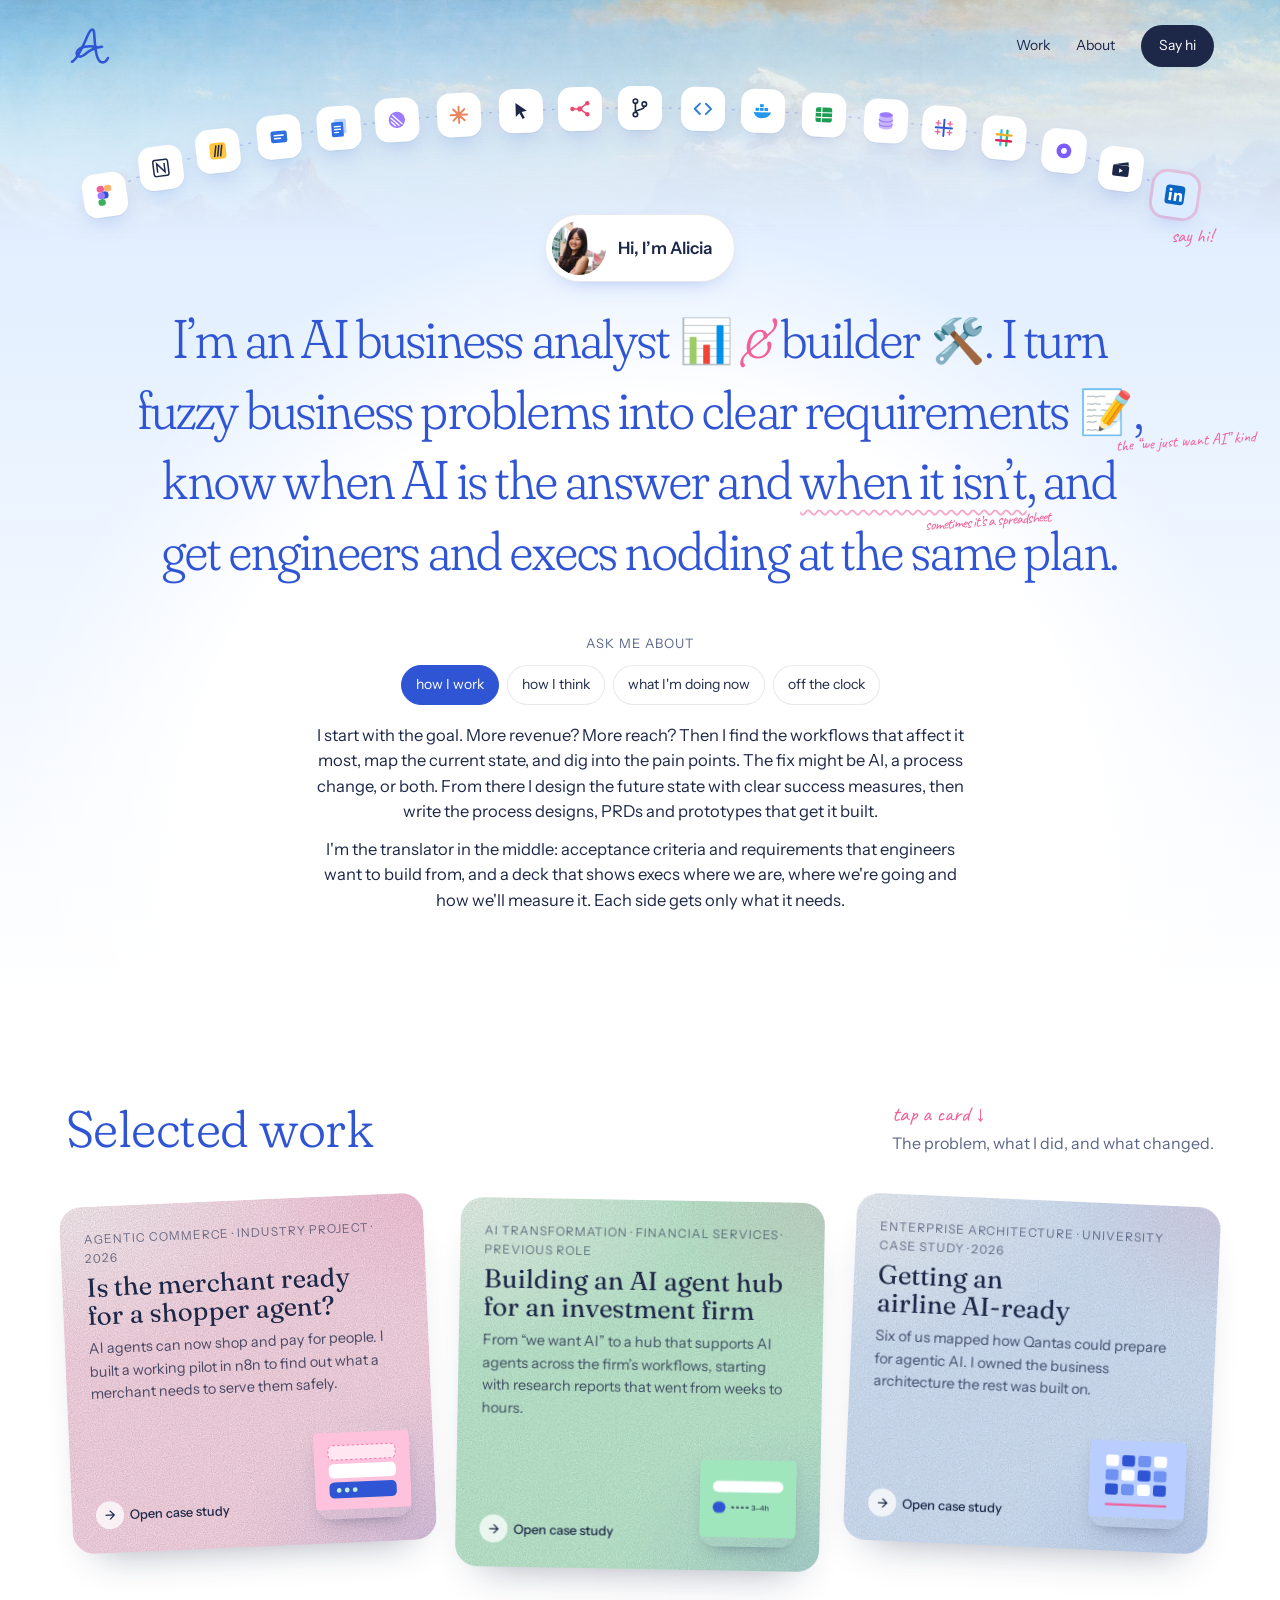
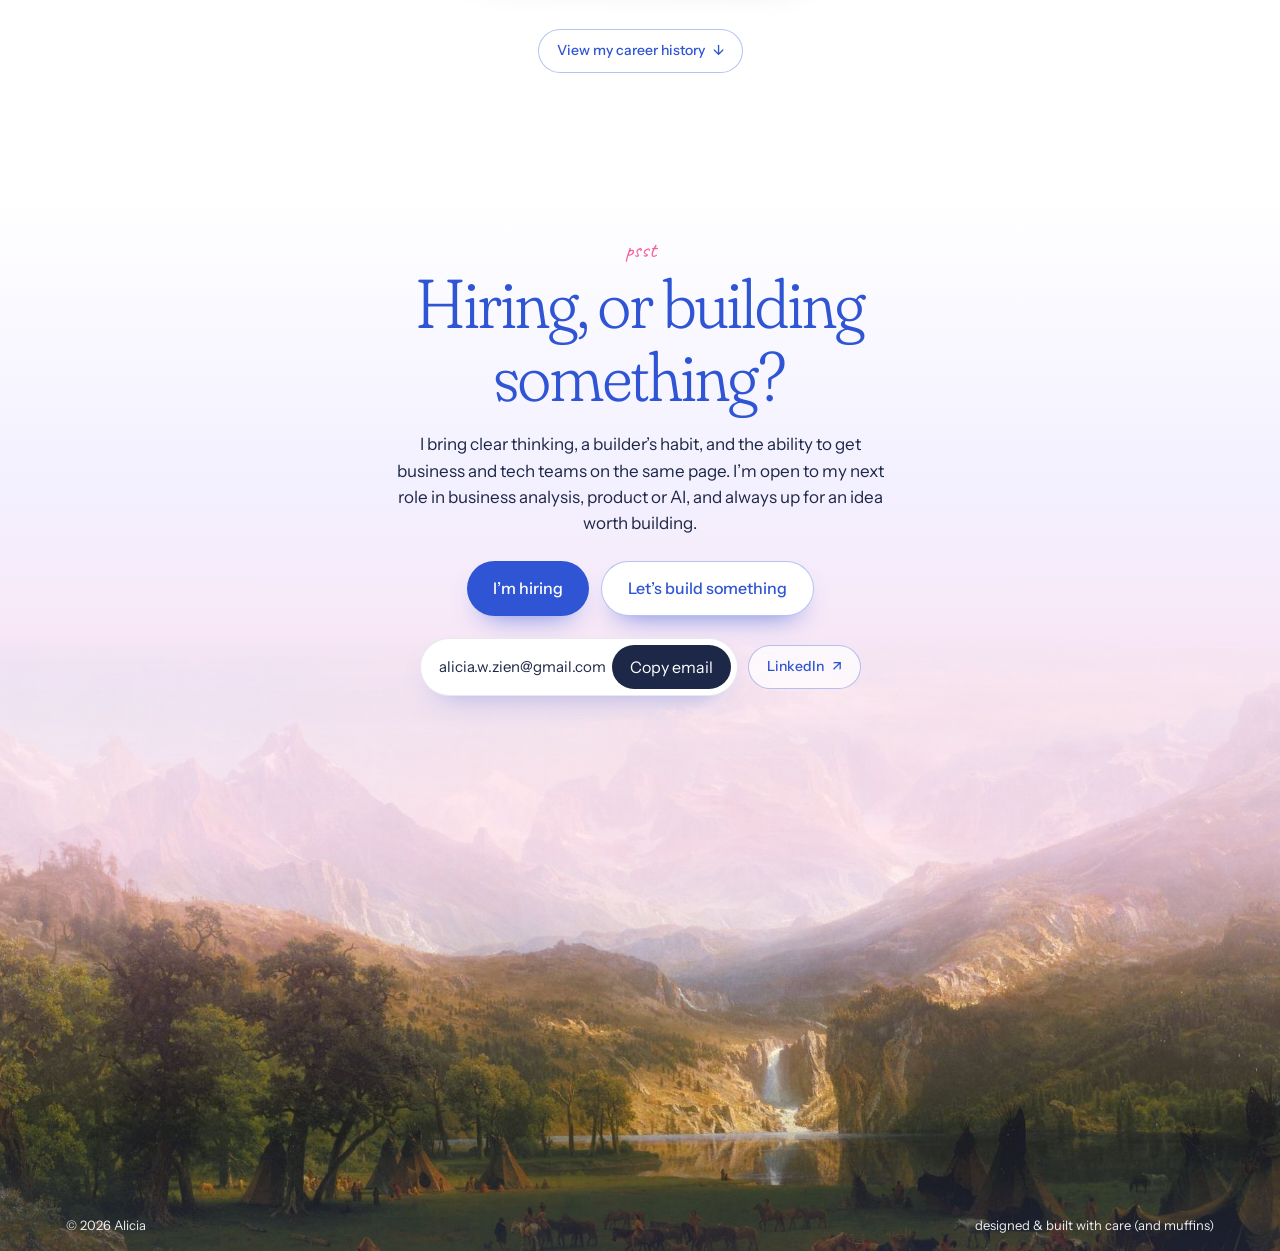
==== commit 0254aec2: "content: broaden closing section copy" ====
--- a/index.html
+++ b/index.html
@@ -82,7 +82,7 @@
   <div class="wrap contact">
     <span class="hand">psst</span>
     <h2>Hiring, or building something?</h2>
-    <p>I’m looking for my next role as an AI business analyst, and I’m always up for an idea worth building. Either way, let’s talk.</p>
+    <p>I bring clear thinking, a builder’s habit, and the ability to get business and tech teams on the same page. I’m open to my next role in business analysis, product or AI, and always up for an idea worth building.</p>
     <div class="doors" aria-label="Start a conversation">
       <button class="door" type="button" data-p="Hi Alicia, I came across your portfolio and we have a role you might be great for. Are you free for a quick chat?">I’m hiring</button>
       <button class="door" type="button" data-p="Hi Alicia, I loved your portfolio. I have an idea I'd like to build and would love your take on it.">Let’s build something</button>
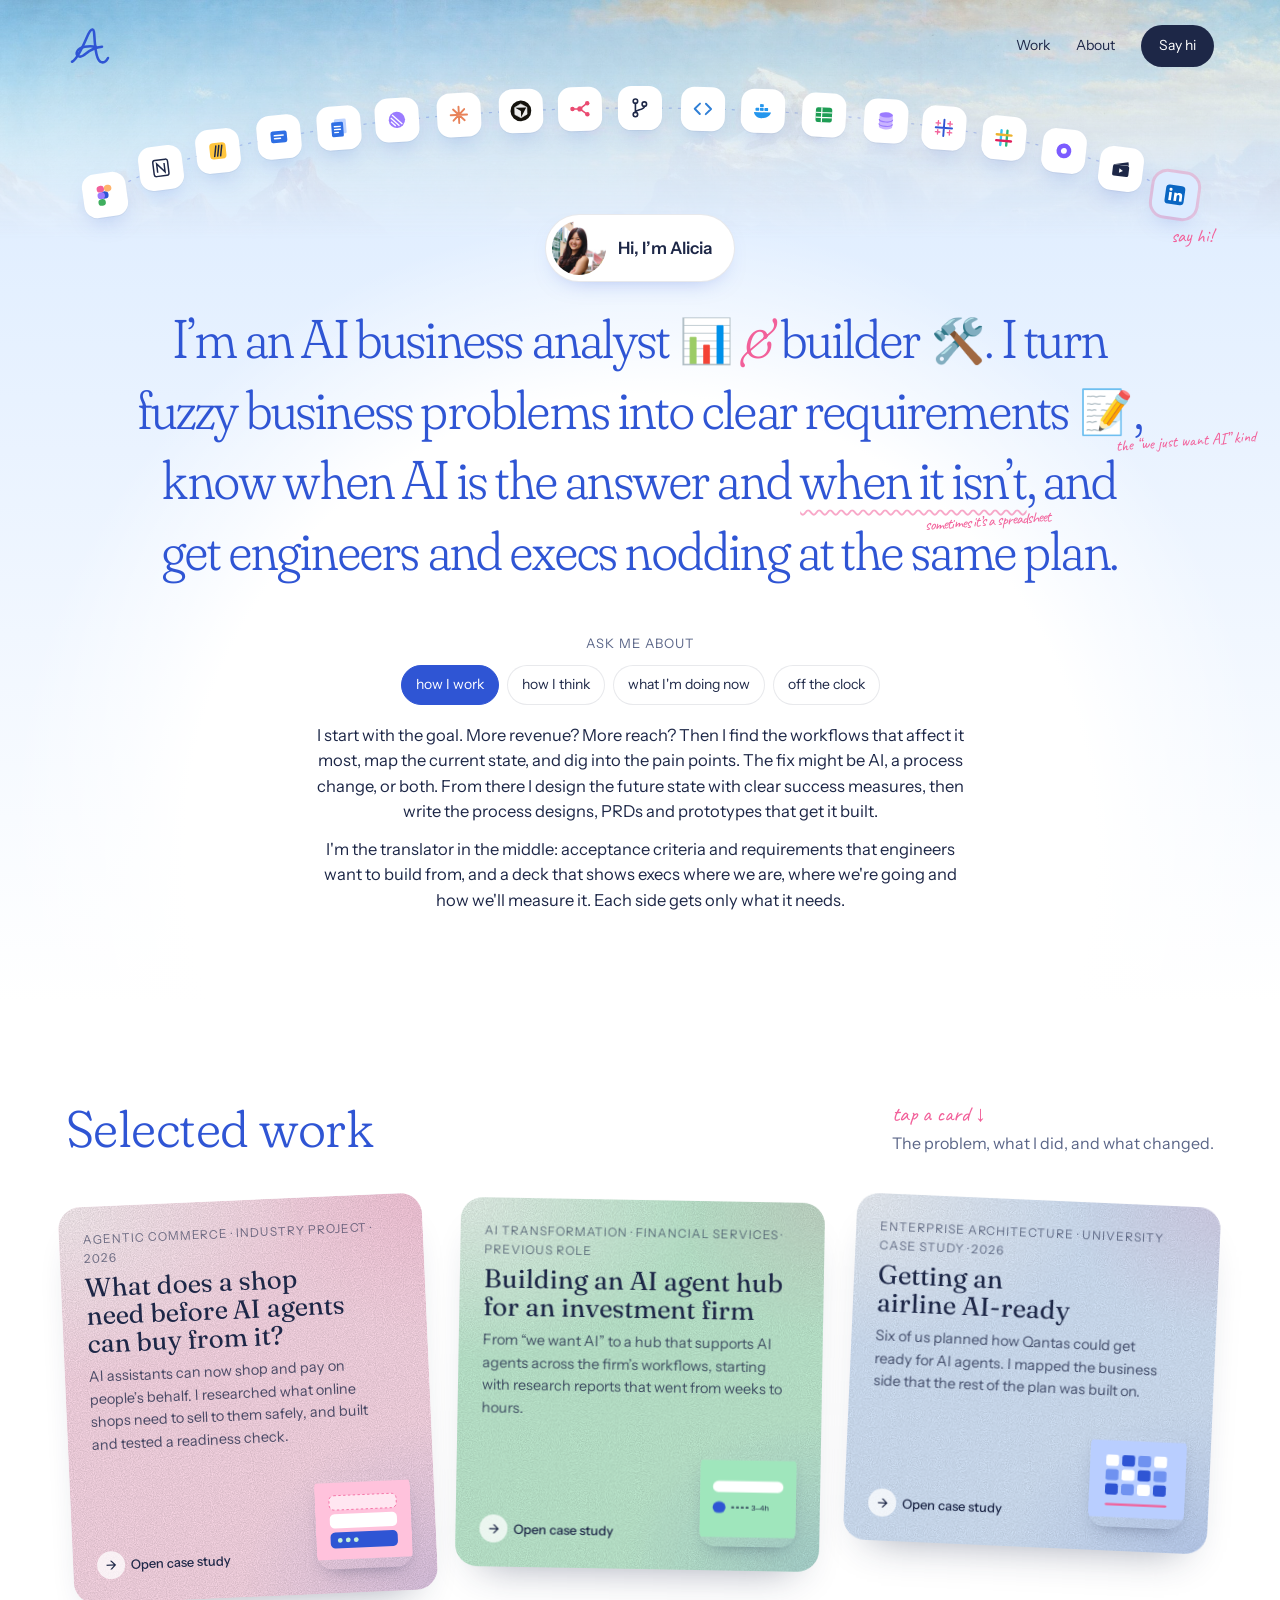
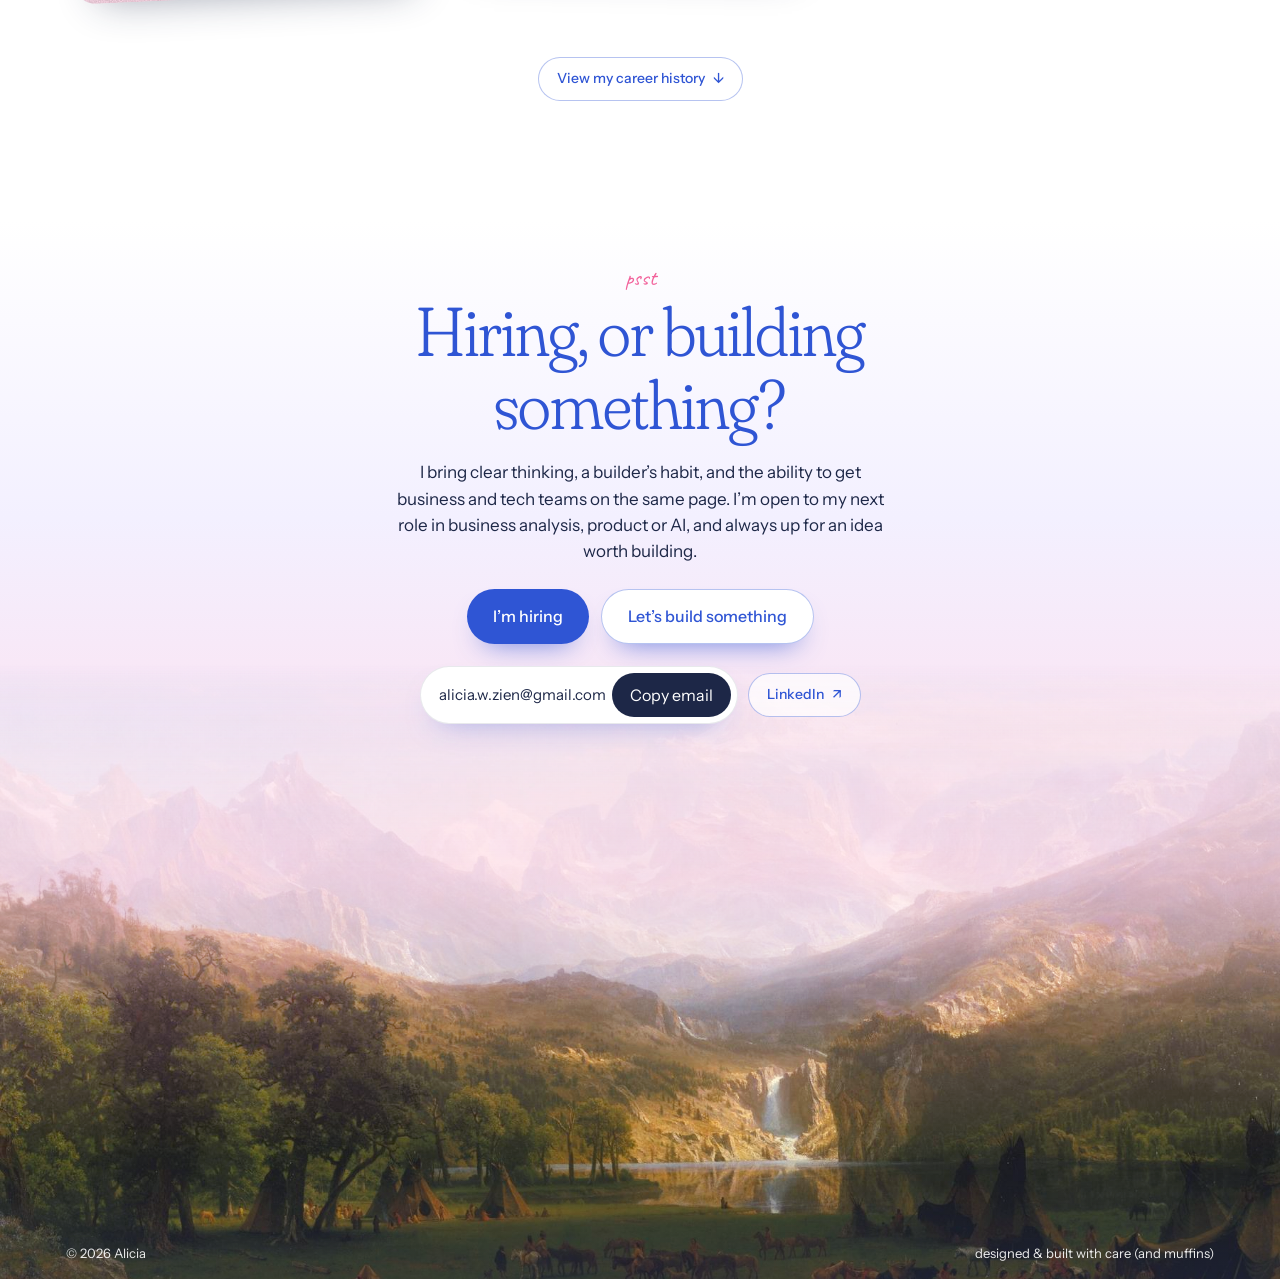
==== commit 50778930: "feat: add case study galleries, technical depth and clearer copy" ====
--- a/index.html
+++ b/index.html
@@ -102,6 +102,12 @@
 
 <!-- flip overlay -->
 <div class="scrim" id="scrim" hidden></div>
+<div class="lightbox" id="lightbox" hidden role="dialog" aria-modal="true" aria-label="Image viewer">
+  <button class="icon-btn lb-close" type="button" aria-label="Close image">✕</button>
+  <button class="icon-btn lb-prev" type="button" aria-label="Previous image">←</button>
+  <figure><div class="lb-media"></div><figcaption></figcaption></figure>
+  <button class="icon-btn lb-next" type="button" aria-label="Next image">→</button>
+</div>
 <div class="flip" id="flip" hidden role="dialog" aria-modal="true" aria-label="Project details">
   <div class="flip-inner">
     <div class="face front" id="front"></div>
--- a/css/styles.css
+++ b/css/styles.css
@@ -189,6 +189,10 @@
 .meta{display:grid;grid-template-columns:repeat(4,auto);justify-content:start;gap:10px 28px;font-size:14px;margin:0 0 30px}
 .meta dt{font-size:11px;letter-spacing:.09em;text-transform:uppercase;color:var(--muted)}
 .meta dd{margin:2px 0 0}
+.tags{margin:-12px 0 30px}
+.tags-k{display:block;font-size:11px;letter-spacing:.09em;text-transform:uppercase;color:var(--muted);margin-bottom:8px}
+.tags ul{list-style:none;margin:0;padding:0;display:flex;flex-wrap:wrap;gap:6px}
+.tags li{font-size:12.5px;line-height:1;padding:7px 11px;border-radius:999px;background:#F5F8FF;border:1px solid rgba(47,85,212,.14);color:var(--ink)}
 .slide h4{font-size:12px;letter-spacing:.09em;text-transform:uppercase;color:var(--muted);margin:0 0 10px;font-weight:600}
 .steps{list-style:none;margin:0 0 30px;padding:0;display:grid;gap:14px;counter-reset:s}
 .steps li{display:grid;grid-template-columns:30px 1fr;gap:12px;align-items:start}
@@ -198,8 +202,8 @@
 .visual{border-radius:20px;background:var(--c);aspect-ratio:5/4;max-width:100%;overflow:hidden;position:relative}
 .visual svg{width:100%;height:100%;display:block}
 .stats{display:grid;grid-template-columns:repeat(3,1fr);gap:12px;margin-top:16px}
-.stat{border:1px solid var(--line);border-radius:16px;padding:14px}
-.stat b{display:block;font-family:var(--f-display);font-weight:400;font-size:clamp(20px,2vw,28px);white-space:nowrap;line-height:1;color:var(--ink-blue);font-variant-numeric:tabular-nums}
+.stat{min-width:0;border:1px solid var(--line);border-radius:16px;padding:14px}
+.stat b{display:block;font-family:var(--f-display);font-weight:400;font-size:clamp(20px,1.8vw,26px);text-wrap:balance;line-height:1;color:var(--ink-blue);font-variant-numeric:tabular-nums}
 .stat span{font-size:13px;color:var(--muted)}
 .quote{margin:18px 0 0;font-family:var(--f-hand);color:var(--pink);font-size:25px;line-height:1.15;text-wrap:balance}
 .quote .by{display:block;font-family:var(--f-body);font-size:13px;color:var(--muted);margin-top:6px}
@@ -210,6 +214,32 @@
 .caveat{margin:16px 0 0;font-size:13.5px;color:var(--muted);background:#F5F8FF;border-radius:14px;padding:12px 14px}
 .caveat b{color:var(--ink);font-weight:600}
 .visual text{font-family:var(--f-body);fill:var(--ink)}
+
+/* ---------- CASE STUDY GALLERY + LIGHTBOX ---------- */
+.g-main{all:unset;box-sizing:border-box;position:relative;display:block;width:100%;aspect-ratio:5/4;border-radius:20px;overflow:hidden;background:var(--c);cursor:zoom-in}
+.g-main:focus-visible{outline:2px solid var(--ink-blue);outline-offset:3px}
+.g-main img{width:100%;height:100%;object-fit:contain;display:block;padding:10px;box-sizing:border-box}
+.g-main svg{width:100%;height:100%;display:block}
+.g-main svg text,.g-thumb svg text,.lb-media svg text{font-family:var(--f-body);fill:var(--ink)}
+.g-zoom{position:absolute;right:12px;bottom:12px;width:32px;height:32px;border-radius:50%;background:rgba(255,255,255,.9);display:grid;place-items:center;font-size:15px;color:var(--ink);box-shadow:0 4px 12px -4px rgba(29,39,71,.4);transition:transform .2s}
+.g-main:hover .g-zoom{transform:scale(1.12)}
+.g-cap{margin:10px 2px 0;font-size:13.5px;color:var(--muted);min-height:2.6em}
+.g-thumbs{display:flex;gap:8px;margin-top:8px}
+.g-thumb{all:unset;cursor:pointer;width:72px;height:52px;border-radius:10px;overflow:hidden;background:var(--c);border:2px solid transparent;opacity:.65;transition:opacity .2s,border-color .2s}
+.g-thumb img,.g-thumb svg{width:100%;height:100%;object-fit:cover;display:block}
+.g-thumb:hover{opacity:1}
+.g-thumb.on{opacity:1;border-color:var(--ink-blue)}
+.g-thumb:focus-visible{outline:2px solid var(--ink-blue);outline-offset:2px}
+.lightbox{position:fixed;inset:0;z-index:95;display:flex;align-items:center;justify-content:center;gap:12px;background:rgba(16,22,48,.9);
+  padding-block:max(16px,env(safe-area-inset-top,0px)) max(16px,env(safe-area-inset-bottom,0px));padding-left:max(16px,env(safe-area-inset-left,0px));padding-right:max(16px,env(safe-area-inset-right,0px));opacity:0;transition:opacity .25s}
+.lightbox.on{opacity:1}
+.lightbox figure{margin:0;flex:1;min-width:0;max-width:1400px;display:flex;flex-direction:column;align-items:center;gap:12px}
+.lb-media{width:100%;display:flex;justify-content:center}
+.lb-media img{max-width:100%;max-height:82vh;border-radius:12px;display:block}
+.lb-media svg{width:min(100%,640px);height:auto;border-radius:12px}
+.lightbox figcaption{color:rgba(255,255,255,.88);font-size:14px;text-align:center}
+.lb-close{position:absolute;top:max(16px,env(safe-area-inset-top,0px));right:max(16px,env(safe-area-inset-right,0px))}
+@media (max-width:640px){.lb-prev,.lb-next{position:absolute;bottom:max(16px,env(safe-area-inset-bottom,0px))}.lb-prev{left:30%}.lb-next{right:30%}}
 .card.soon{cursor:default;background:transparent;border:1.5px dashed rgba(47,85,212,.3);box-shadow:none;transform:none}
 .card.soon:hover{transform:none;box-shadow:none}
 .card.soon h3{color:var(--muted)}
@@ -259,5 +289,5 @@
 @media (prefers-reduced-motion:reduce){
   .wordmark path{stroke-dashoffset:0}
   *{animation:none!important;scroll-behavior:auto!important}
-  .flip,.flip-inner,.card,.stk,.career,.career-in h2,.tl li,.tl::before{transition-duration:.01ms!important;transition-delay:0s!important}
-}
+  .flip,.flip-inner,.card,.stk,.career,.career-in h2,.tl li,.tl::before,.lightbox{transition-duration:.01ms!important;transition-delay:0s!important}
+}
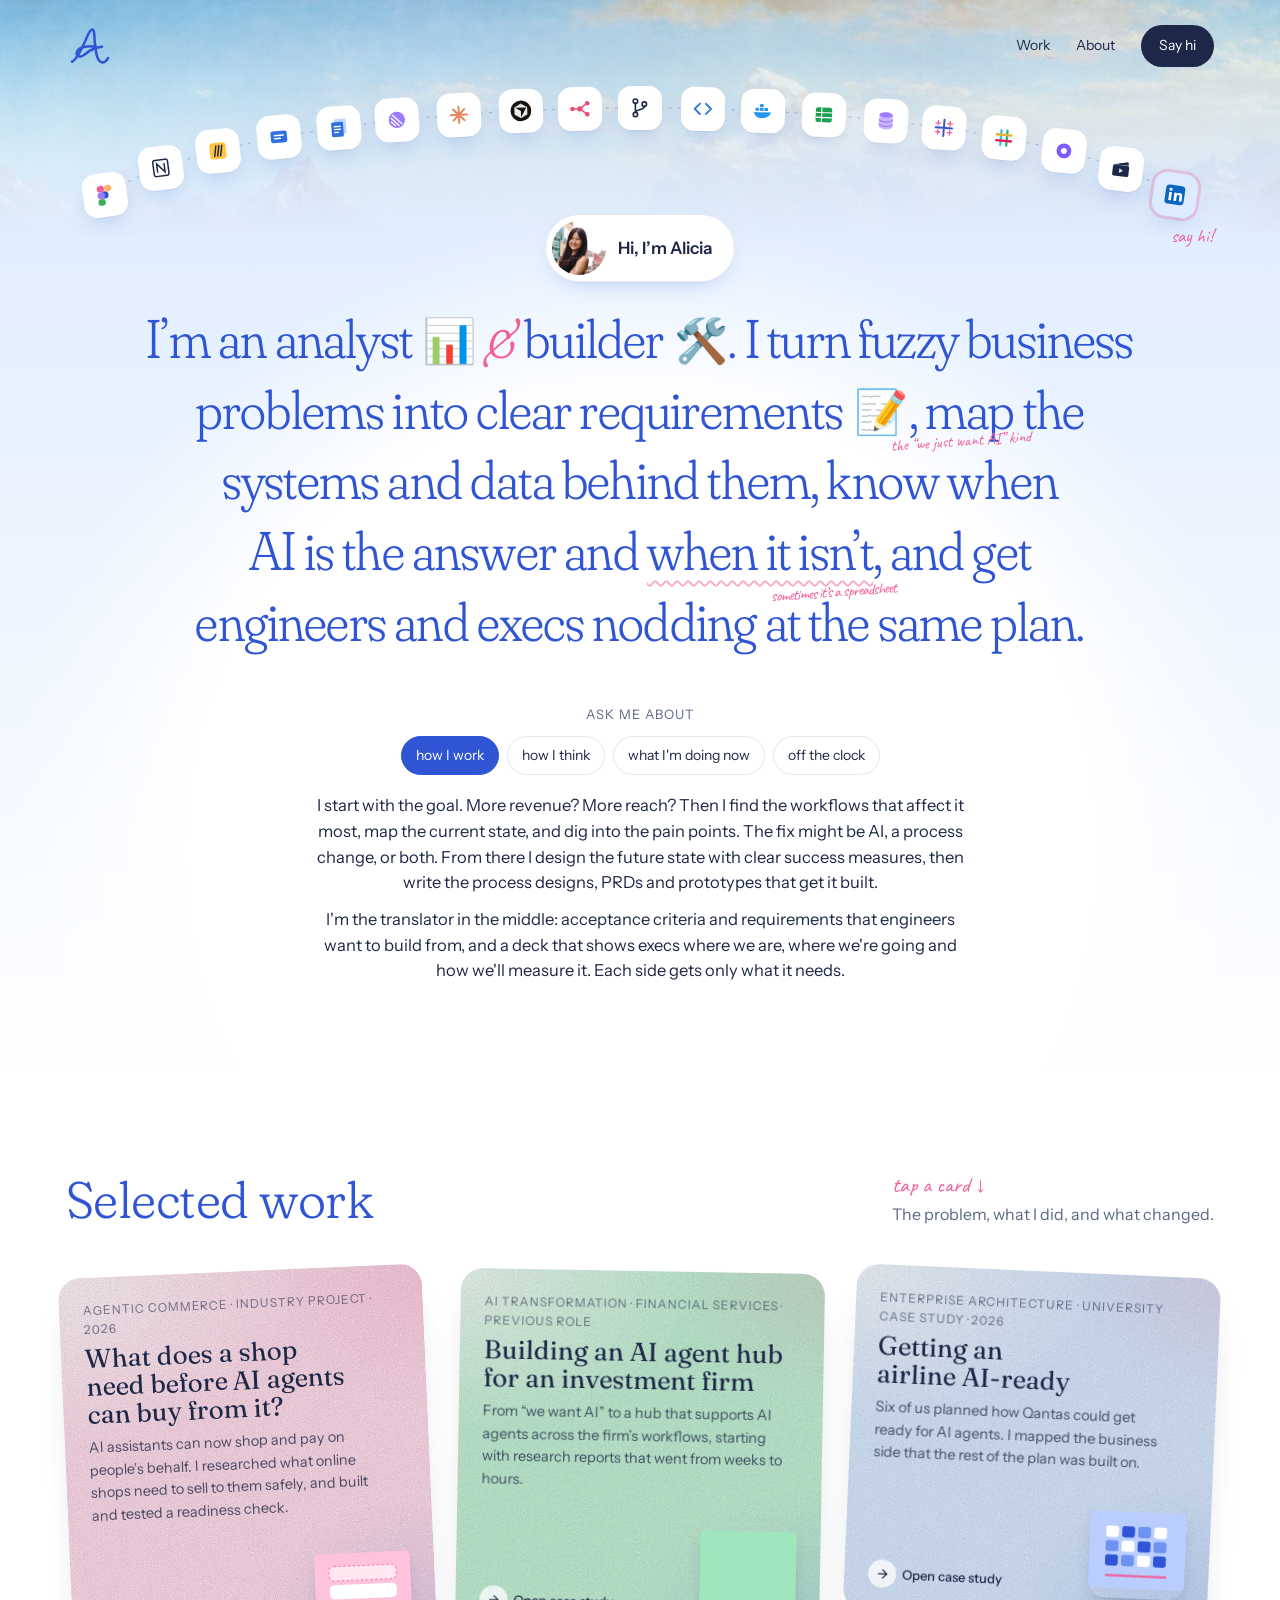
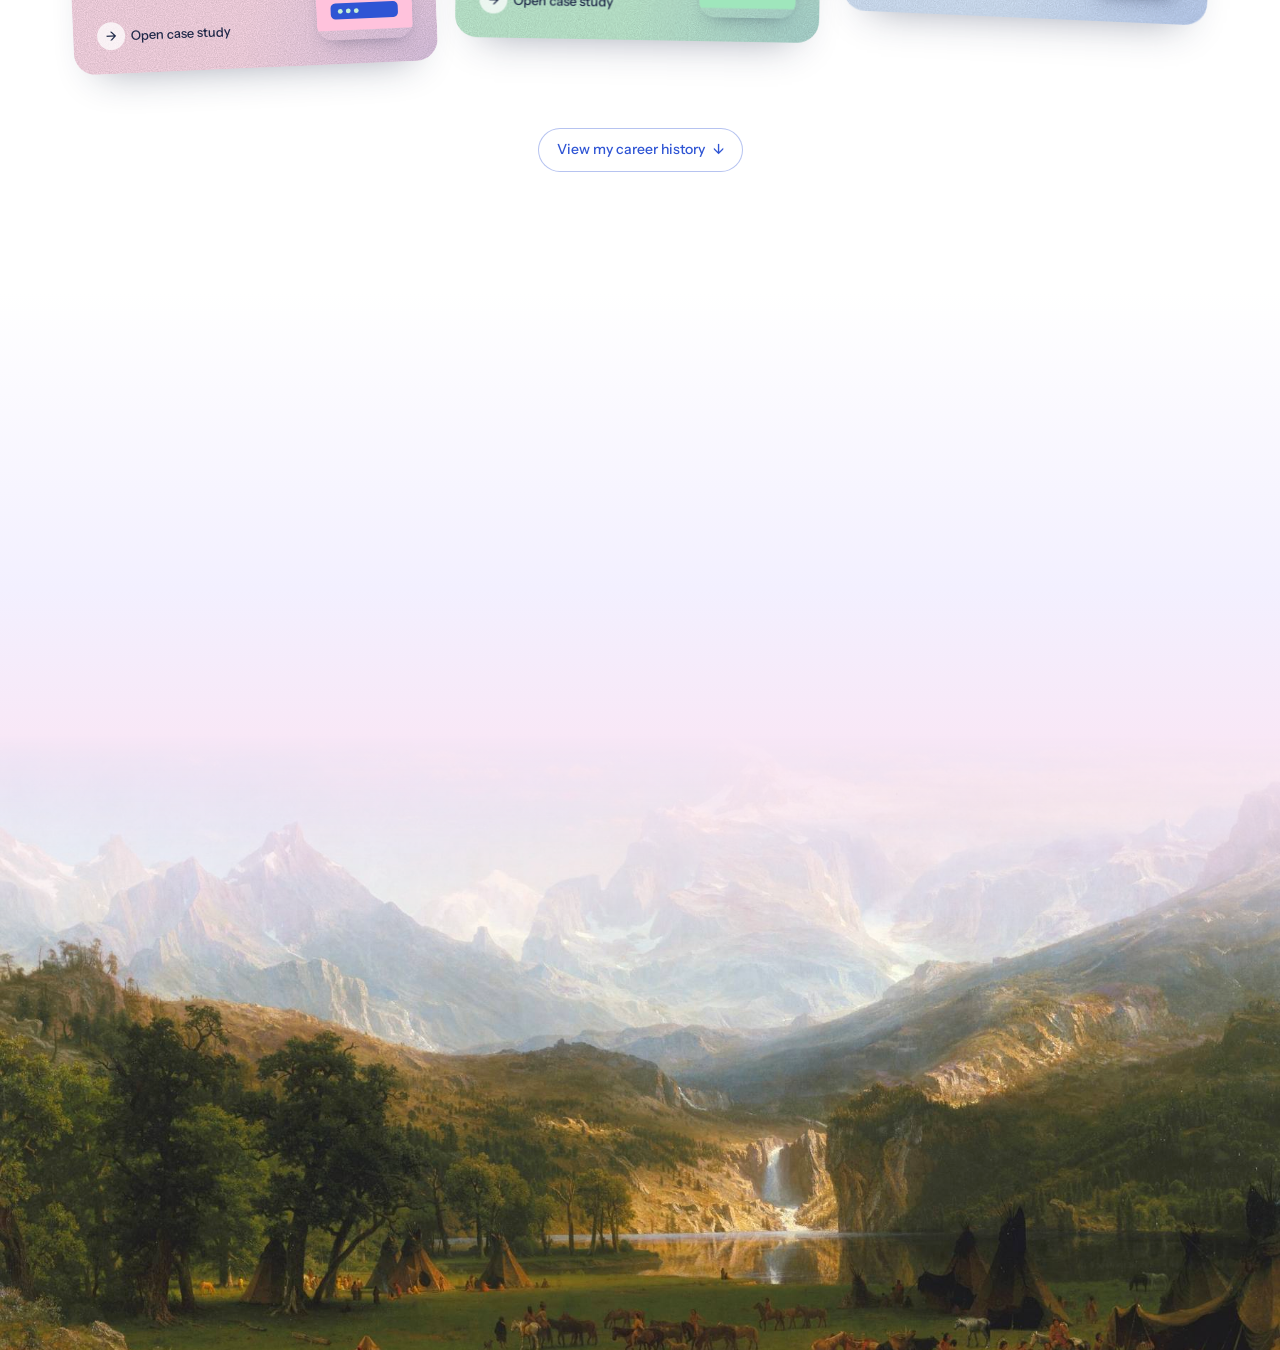
==== commit 1fd8e686: "content: reposition hero as analyst and builder" ====
--- a/index.html
+++ b/index.html
@@ -33,11 +33,11 @@
     <span class="hello"><span class="avatar"><img src="assets/me.jpg" alt="Alicia smiling, arms crossed"></span><span><b>Hi, I’m Alicia</b></span></span>
 
     <h1 class="headline">
-      I’m an AI business analyst <span class="stk emo" tabindex="0" role="img" aria-label="chart">📊</span>
+      I’m an analyst <span class="stk emo" tabindex="0" role="img" aria-label="chart">📊</span>
       <span class="amp">&amp;</span> <span class="nw">builder <span class="stk emo" tabindex="0" role="img" aria-label="tools">🛠️</span>.</span>
       <span class="nw">I turn</span> fuzzy business problems
       into clear <span class="nw">requirements <span class="stk emo" tabindex="0" role="img" aria-label="notes">📝<span class="note">the “we just want AI” kind</span></span>,</span>
-      know when AI is the answer and <span class="ann" tabindex="0">when it isn’t<span class="note">sometimes it’s a spreadsheet</span></span>, and get engineers and execs nodding
+      map the systems and data behind them, know when AI is the answer and <span class="ann" tabindex="0">when it isn’t<span class="note">sometimes it’s a spreadsheet</span></span>, and get engineers and execs nodding
       at the same plan.
     </h1>
 
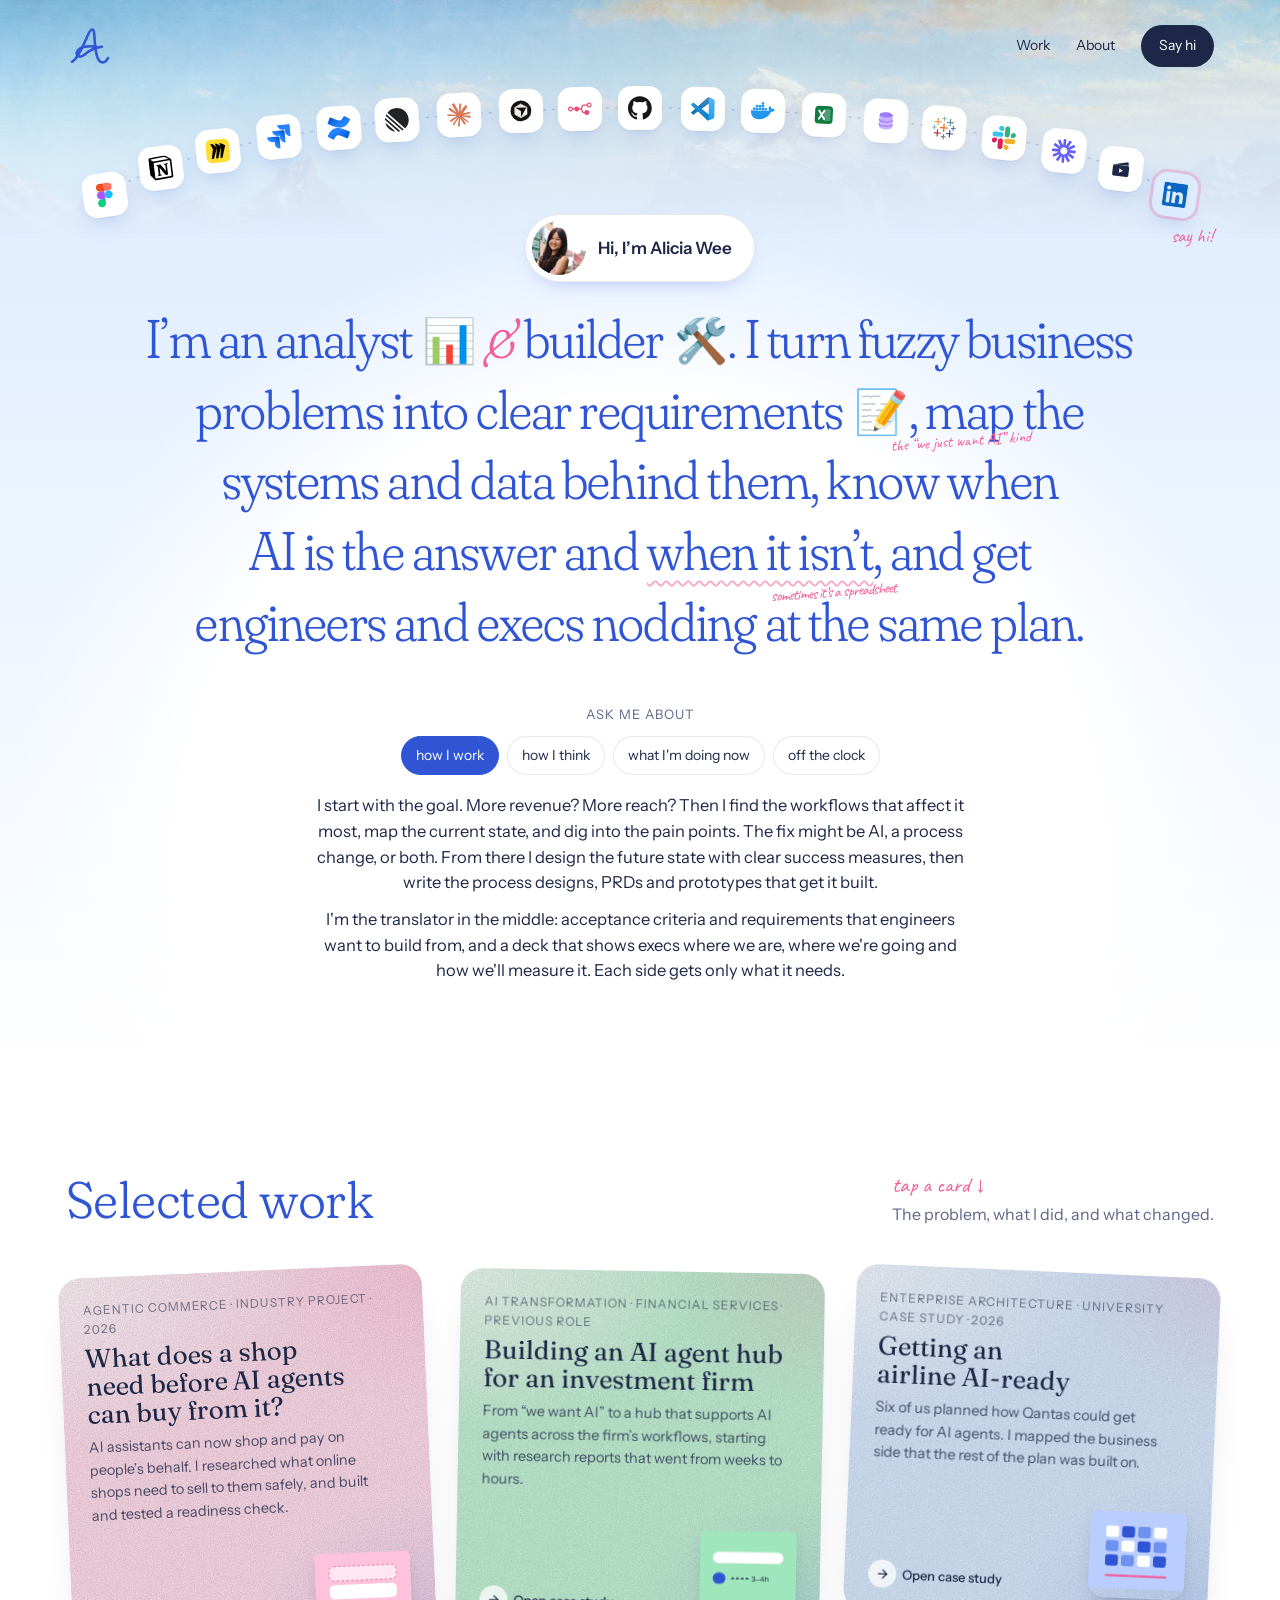
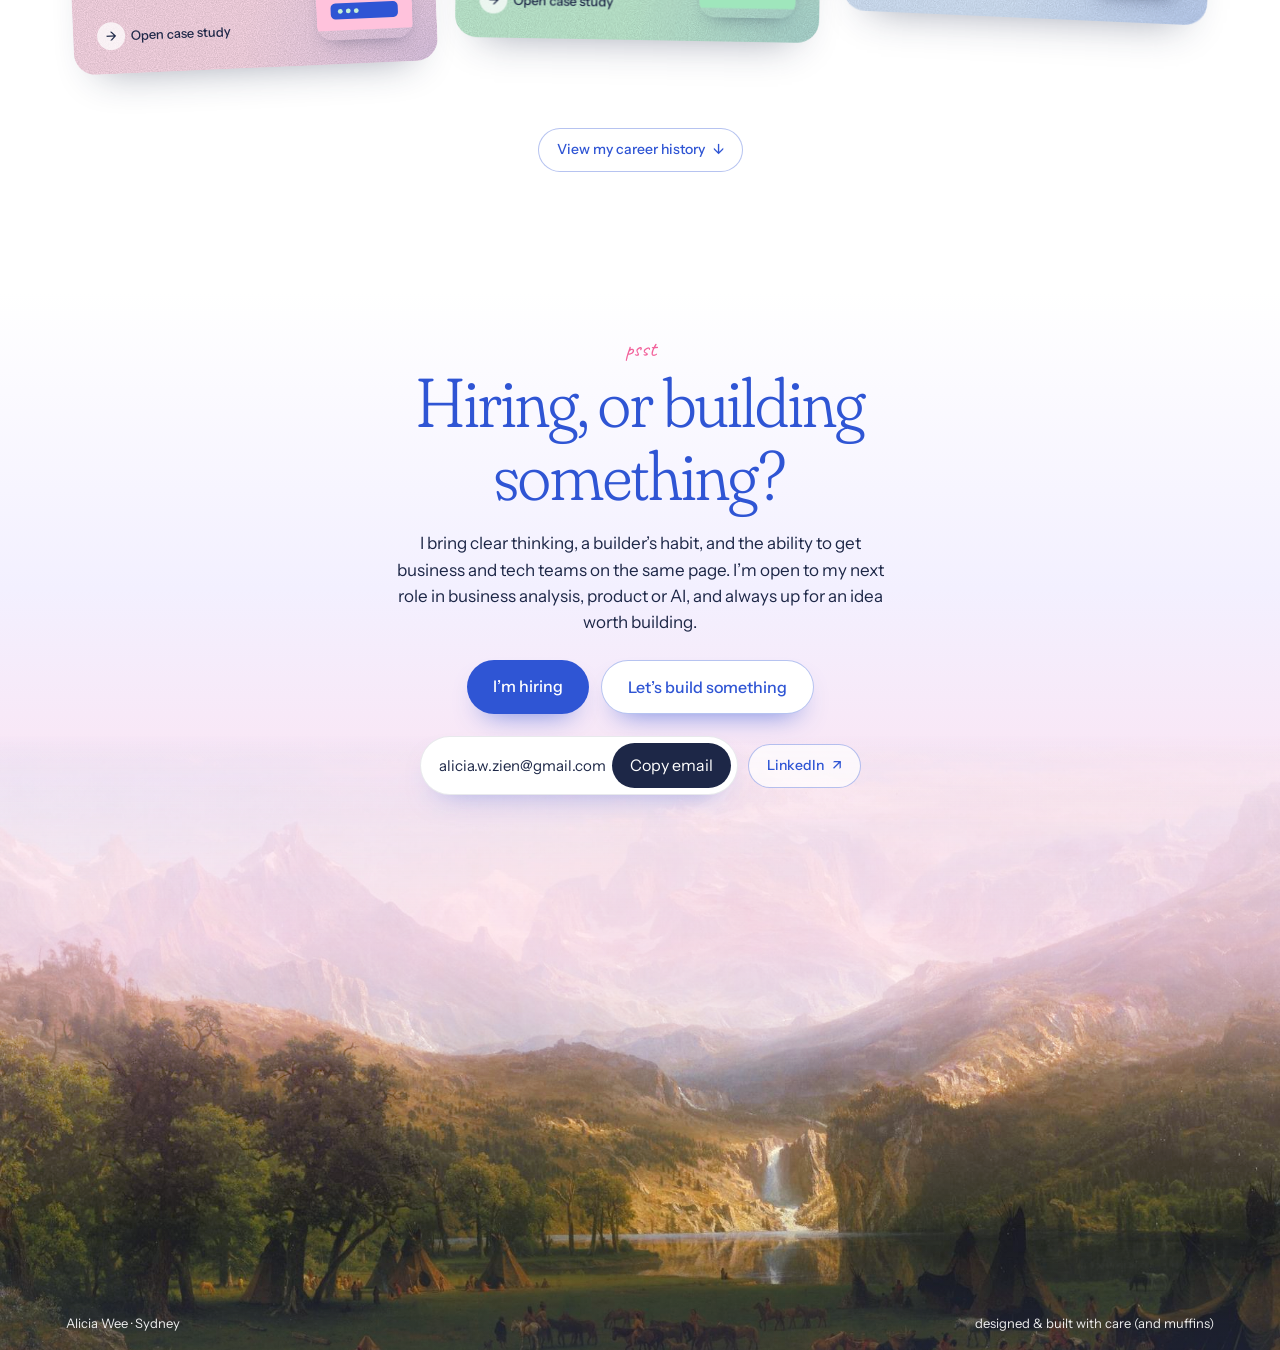
==== commit 0773cc6c: "feat: polish profile details, contact and share preview - show full name, replace copyright footer -" ====
--- a/index.html
+++ b/index.html
@@ -3,11 +3,22 @@
 <head>
 <meta charset="utf-8">
 <meta name="viewport" content="width=device-width, initial-scale=1, viewport-fit=cover">
-<title>Alicia — Portfolio</title>
-<meta name="description" content="Alicia Wee — AI business analyst & builder. I turn fuzzy business problems into clear requirements and working products.">
-<meta property="og:title" content="Alicia Wee — AI business analyst & builder">
-<meta property="og:description" content="Case studies in agentic commerce, AI transformation and enterprise architecture.">
-<meta property="og:image" content="assets/me.jpg">
+<title>Alicia Wee — Analyst &amp; Builder</title>
+<meta name="description" content="Alicia Wee — analyst and builder in Sydney. I turn fuzzy business problems into clear requirements, map the systems behind them and build what’s needed.">
+<link rel="canonical" href="https://www.aliciawee.com/">
+<meta property="og:type" content="website">
+<meta property="og:site_name" content="Alicia Wee">
+<meta property="og:url" content="https://www.aliciawee.com/">
+<meta property="og:title" content="Alicia Wee — Portfolio">
+<meta property="og:description" content="Get to know Alicia, an analyst and builder in Sydney, and see how she turns fuzzy business problems into clear plans and working products.">
+<meta property="og:image" content="https://www.aliciawee.com/assets/og-image.jpg">
+<meta property="og:image:width" content="1200">
+<meta property="og:image:height" content="630">
+<meta property="og:image:alt" content="Preview of Alicia Wee's portfolio: tools she uses, a hello from Alicia, and three case study cards">
+<meta name="twitter:card" content="summary_large_image">
+<meta name="twitter:title" content="Alicia Wee — Portfolio">
+<meta name="twitter:description" content="Get to know Alicia, an analyst and builder in Sydney, and see how she turns fuzzy business problems into clear plans and working products.">
+<meta name="twitter:image" content="https://www.aliciawee.com/assets/og-image.jpg">
 <link rel="icon" href="assets/favicon.svg" type="image/svg+xml">
 <link rel="preconnect" href="https://fonts.googleapis.com">
 <link rel="stylesheet" href="https://fonts.googleapis.com/css2?family=Fraunces:opsz,wght,SOFT@9..144,300..500,100&family=Instrument+Sans:wght@400;500;600&family=Caveat:wght@500;600&display=swap">
@@ -30,7 +41,7 @@
     </nav>
 
     <div class="tools" id="tools" aria-label="Tools I use"></div>
-    <span class="hello"><span class="avatar"><img src="assets/me.jpg" alt="Alicia smiling, arms crossed"></span><span><b>Hi, I’m Alicia</b></span></span>
+    <span class="hello"><span class="avatar"><img src="assets/me.jpg" alt="Alicia smiling, arms crossed"></span><span><b>Hi, I’m Alicia Wee</b></span></span>
 
     <h1 class="headline">
       I’m an analyst <span class="stk emo" tabindex="0" role="img" aria-label="chart">📊</span>
@@ -84,8 +95,8 @@
     <h2>Hiring, or building something?</h2>
     <p>I bring clear thinking, a builder’s habit, and the ability to get business and tech teams on the same page. I’m open to my next role in business analysis, product or AI, and always up for an idea worth building.</p>
     <div class="doors" aria-label="Start a conversation">
-      <button class="door" type="button" data-p="Hi Alicia, I came across your portfolio and we have a role you might be great for. Are you free for a quick chat?">I’m hiring</button>
-      <button class="door" type="button" data-p="Hi Alicia, I loved your portfolio. I have an idea I'd like to build and would love your take on it.">Let’s build something</button>
+      <a class="door" href="mailto:alicia.w.zien@gmail.com?subject=A%20role%20you%20might%20be%20great%20for&body=Hi%20Alicia%2C%0A%0AI%20came%20across%20your%20portfolio%20and%20we%20have%20a%20role%20you%20might%20be%20great%20for.%20Are%20you%20free%20for%20a%20quick%20chat%3F%0A%0A">I’m hiring</a>
+      <a class="door" href="mailto:alicia.w.zien@gmail.com?subject=An%20idea%20worth%20building&body=Hi%20Alicia%2C%0A%0AI%20loved%20your%20portfolio.%20I%20have%20an%20idea%20I%E2%80%99d%20like%20to%20build%20and%20would%20love%20your%20take%20on%20it.%0A%0A">Let’s build something</a>
     </div>
     <div class="reach">
       <div class="mail">
@@ -97,7 +108,7 @@
     <div class="toast" id="toast" aria-live="polite"></div>
   </div>
   <div class="land" aria-hidden="true"><img src="assets/land.jpg" alt=""></div>
-  <div class="foot wrap"><span>© 2026 Alicia</span><span>designed &amp; built with care (and muffins)</span></div>
+  <div class="foot wrap"><span>Alicia Wee · Sydney</span><span>designed &amp; built with care (and muffins)</span></div>
 </section>
 
 <!-- flip overlay -->
--- a/css/styles.css
+++ b/css/styles.css
@@ -252,7 +252,7 @@
 .mail{display:inline-flex;align-items:center;gap:6px;background:#fff;border:1px solid var(--line);border-radius:999px;padding:6px 6px 6px 18px;box-shadow:0 14px 30px -18px rgba(47,85,212,.5)}
 .mail code{font-family:var(--f-body);font-size:15px;user-select:all}
 .doors{display:flex;flex-wrap:wrap;gap:12px;justify-content:center;margin:4px auto 22px}
-.door{all:unset;cursor:pointer;padding:14px 26px;border-radius:999px;background:var(--ink-blue);color:#fff;font-size:16px;font-weight:500;box-shadow:0 14px 28px -16px rgba(47,85,212,.8);transition:transform .25s cubic-bezier(.3,1.6,.5,1),background .2s}
+.door{all:unset;cursor:pointer;text-decoration:none;padding:14px 26px;border-radius:999px;background:var(--ink-blue);color:#fff;font-size:16px;font-weight:500;box-shadow:0 14px 28px -16px rgba(47,85,212,.8);transition:transform .25s cubic-bezier(.3,1.6,.5,1),background .2s}
 .door+.door{background:#fff;color:var(--ink-blue);border:1px solid rgba(47,85,212,.35)}
 .door:hover{transform:translateY(-3px)}
 .door:focus-visible{outline:2px solid var(--ink-blue);outline-offset:3px}
